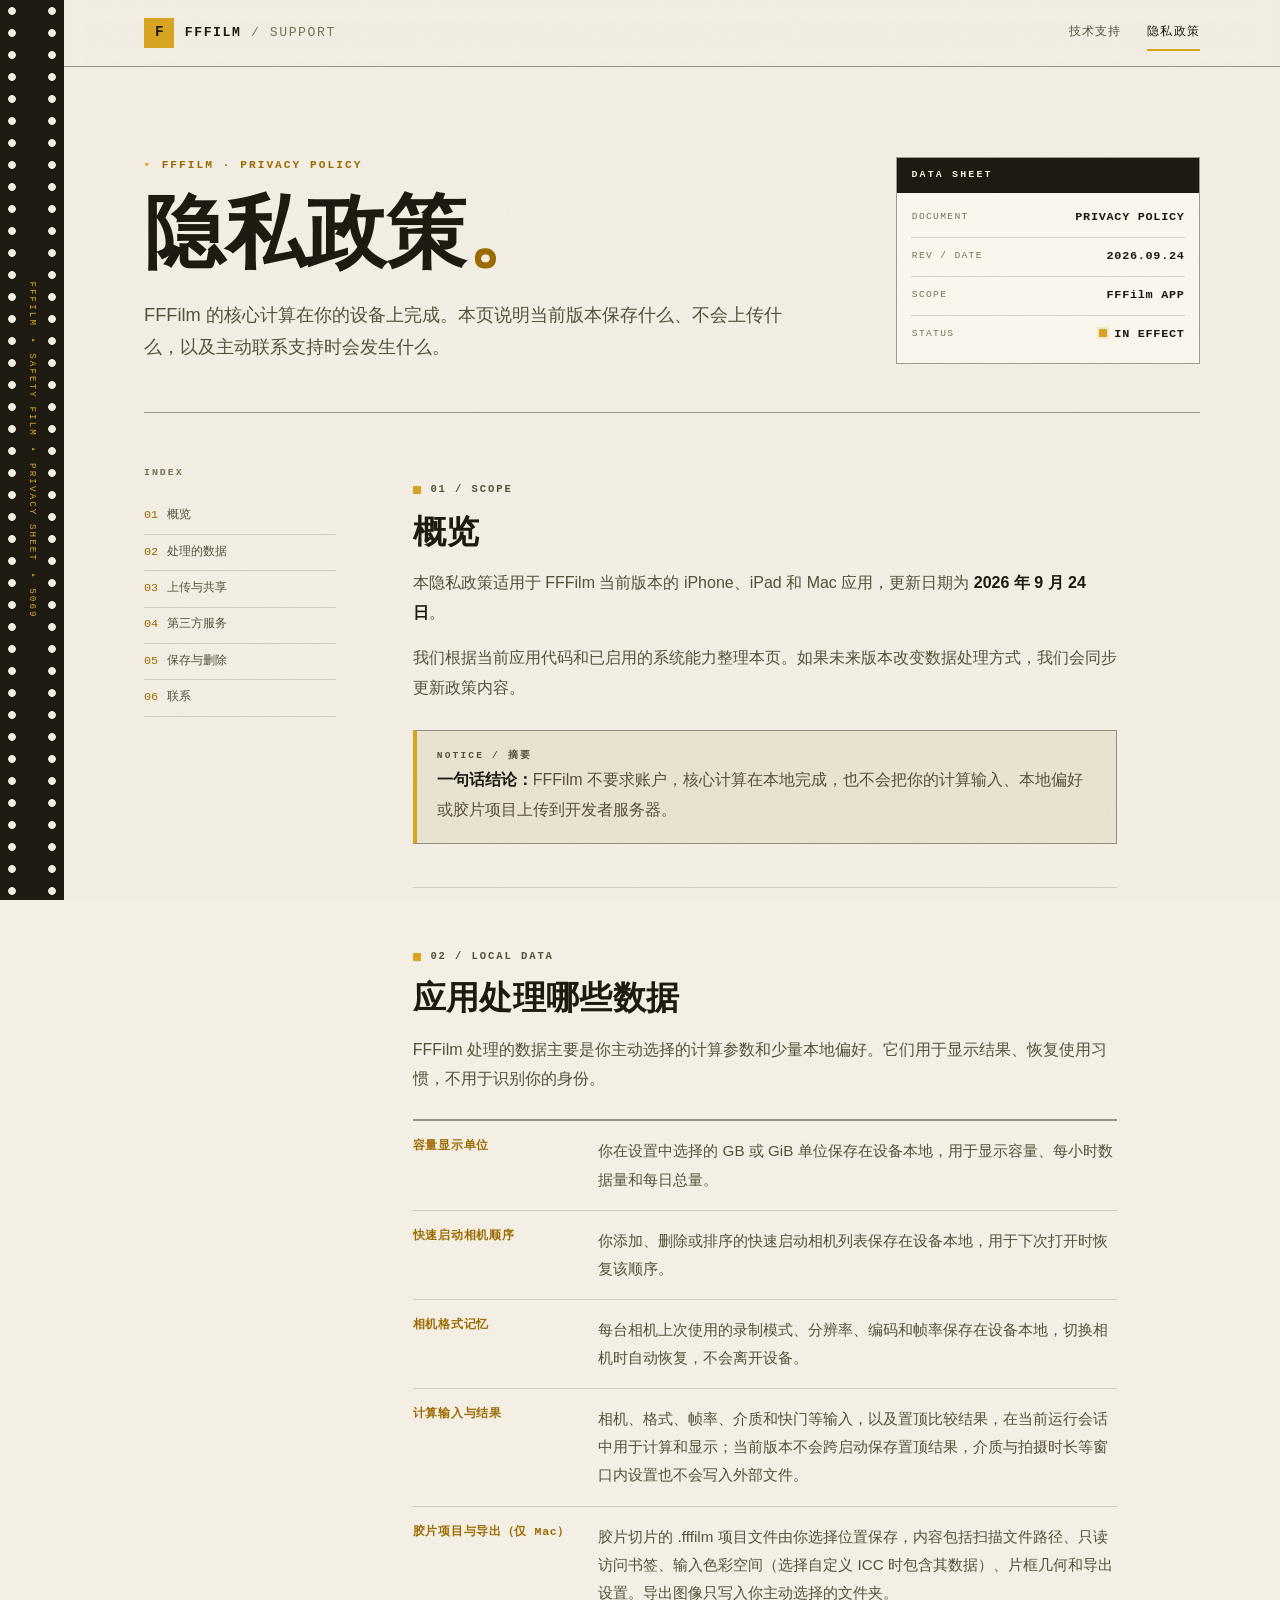
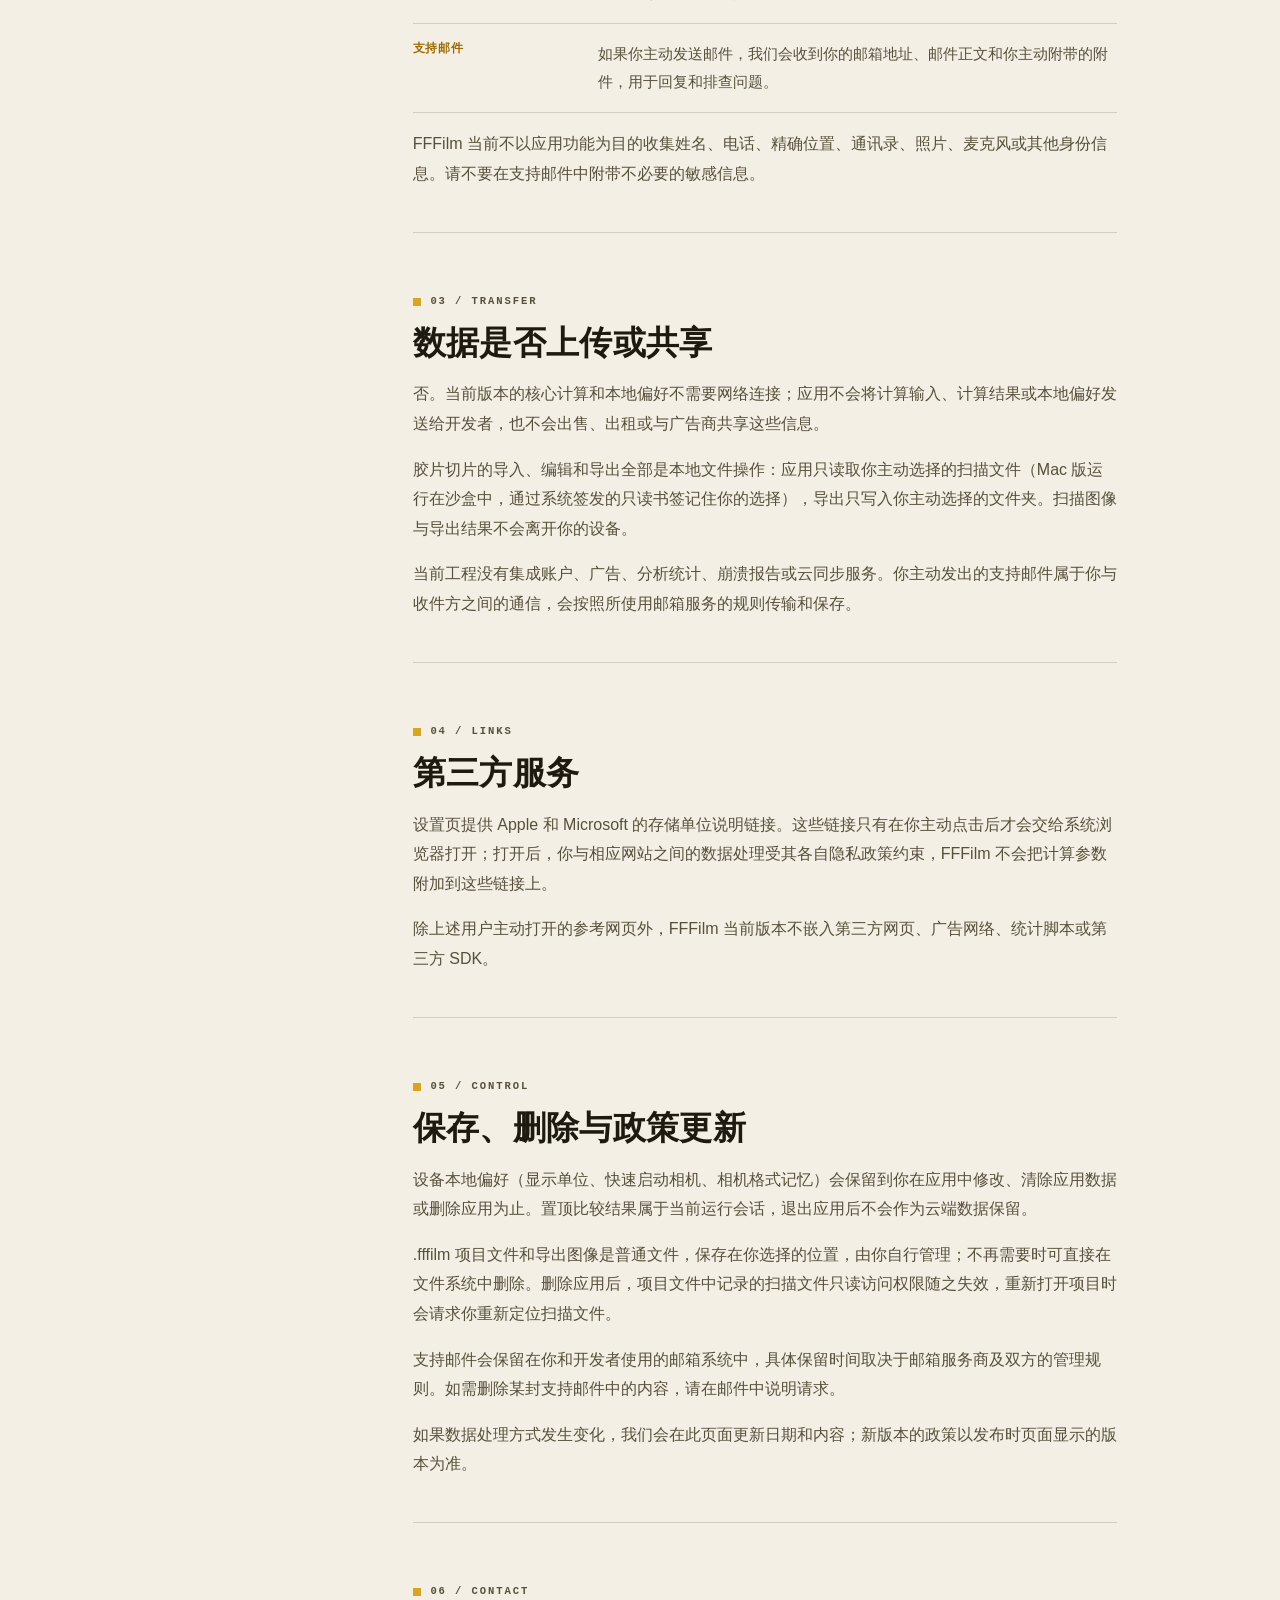
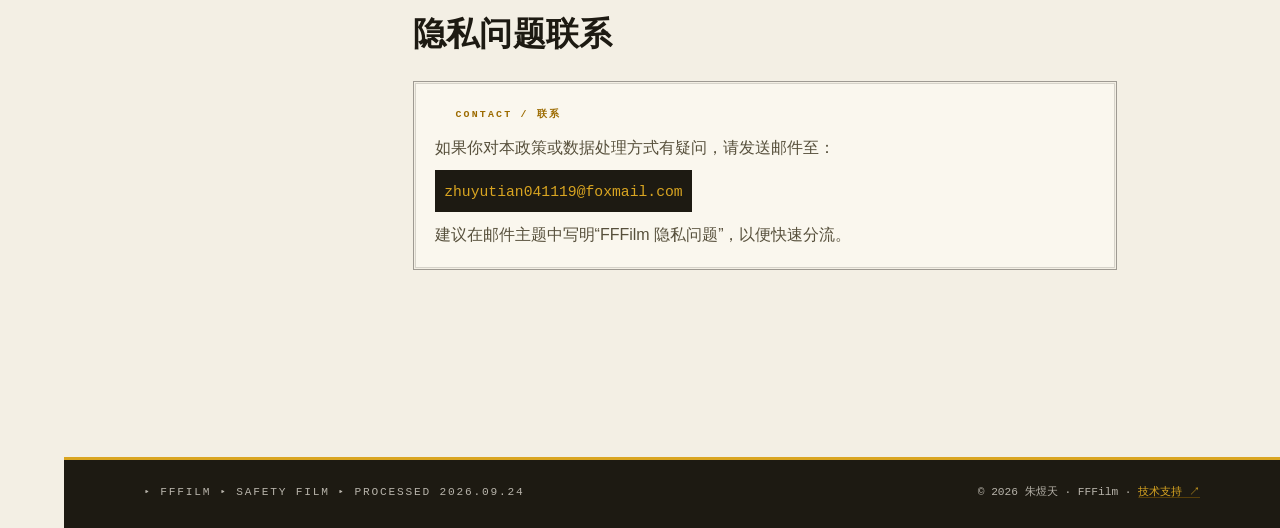
==== support/privacy.html @ 363583af "Set copyright attribution across app and support site" ====
<!doctype html>
<html lang="zh-CN">
  <head>
    <meta charset="utf-8">
    <meta name="viewport" content="width=device-width, initial-scale=1">
    <meta name="theme-color" content="#f3efe4">
    <meta name="description" content="FFFilm 隐私政策：说明应用在设备本地保存的数据，以及支持邮件的处理方式。">
    <title>隐私政策 · FFFilm</title>
    <link rel="icon" href="favicon.svg" type="image/svg+xml">
    <link rel="stylesheet" href="styles.css">
  </head>
  <body>
    <a class="skip-link" href="#main">跳到主要内容</a>
    <aside class="rail" aria-hidden="true">
      <span class="rail-code">FFFILM ▸ SAFETY FILM ▸ PRIVACY SHEET ▸ 5069</span>
    </aside>

    <div class="page">
      <header class="site-header">
        <div class="wrap">
          <a class="brand" href="index.html" aria-label="FFFilm 支持首页">
            <span class="brand-chip" aria-hidden="true">F</span>
            <span class="brand-name">FFFilm <em>/ support</em></span>
          </a>
          <nav class="site-nav" aria-label="主要导航">
            <a href="support.html">技术支持</a>
            <a href="privacy.html" aria-current="page">隐私政策</a>
          </nav>
        </div>
      </header>

      <main id="main">
        <div class="wrap">
          <section class="title-block" aria-labelledby="page-title">
            <div class="title-copy">
              <p class="eyebrow">FFFILM · PRIVACY POLICY</p>
              <h1 id="page-title">隐私政策<span class="title-mark">。</span></h1>
              <p class="lede">FFFilm 的核心计算在你的设备上完成。本页说明当前版本保存什么、不会上传什么，以及主动联系支持时会发生什么。</p>
            </div>
            <aside class="meta-block" aria-label="政策信息">
              <p class="meta-head">DATA SHEET</p>
              <dl>
                <div><dt>DOCUMENT</dt><dd>PRIVACY POLICY</dd></div>
                <div><dt>REV / DATE</dt><dd>2026.09.24</dd></div>
                <div><dt>SCOPE</dt><dd>FFFilm APP</dd></div>
                <div><dt>STATUS</dt><dd><span class="status-dot" aria-hidden="true"></span>IN EFFECT</dd></div>
              </dl>
            </aside>
          </section>

          <div class="content-layout">
            <aside class="section-index" aria-label="隐私政策章节">
              <p class="index-label">INDEX</p>
              <ol>
                <li><a href="#overview">概览</a></li>
                <li><a href="#data">处理的数据</a></li>
                <li><a href="#sharing">上传与共享</a></li>
                <li><a href="#third-party">第三方服务</a></li>
                <li><a href="#retention">保存与删除</a></li>
                <li><a href="#contact">联系</a></li>
              </ol>
            </aside>

            <article class="content">
              <section class="content-section" id="overview" aria-labelledby="overview-title">
                <p class="section-label">01 / SCOPE</p>
                <h2 id="overview-title">概览</h2>
                <p>本隐私政策适用于 FFFilm 当前版本的 iPhone、iPad 和 Mac 应用，更新日期为 <strong>2026 年 9 月 24 日</strong>。</p>
                <p>我们根据当前应用代码和已启用的系统能力整理本页。如果未来版本改变数据处理方式，我们会同步更新政策内容。</p>
                <div class="callout">
                  <p class="callout-label">NOTICE / 摘要</p>
                  <p><strong>一句话结论：</strong>FFFilm 不要求账户，核心计算在本地完成，也不会把你的计算输入、本地偏好或胶片项目上传到开发者服务器。</p>
                </div>
              </section>

              <section class="content-section" id="data" aria-labelledby="data-title">
                <p class="section-label">02 / LOCAL DATA</p>
                <h2 id="data-title">应用处理哪些数据</h2>
                <p>FFFilm 处理的数据主要是你主动选择的计算参数和少量本地偏好。它们用于显示结果、恢复使用习惯，不用于识别你的身份。</p>
                <dl class="data-table">
                  <div class="data-row">
                    <dt>容量显示单位</dt>
                    <dd>你在设置中选择的 GB 或 GiB 单位保存在设备本地，用于显示容量、每小时数据量和每日总量。</dd>
                  </div>
                  <div class="data-row">
                    <dt>快速启动相机顺序</dt>
                    <dd>你添加、删除或排序的快速启动相机列表保存在设备本地，用于下次打开时恢复该顺序。</dd>
                  </div>
                  <div class="data-row">
                    <dt>相机格式记忆</dt>
                    <dd>每台相机上次使用的录制模式、分辨率、编码和帧率保存在设备本地，切换相机时自动恢复，不会离开设备。</dd>
                  </div>
                  <div class="data-row">
                    <dt>计算输入与结果</dt>
                    <dd>相机、格式、帧率、介质和快门等输入，以及置顶比较结果，在当前运行会话中用于计算和显示；当前版本不会跨启动保存置顶结果，介质与拍摄时长等窗口内设置也不会写入外部文件。</dd>
                  </div>
                  <div class="data-row">
                    <dt>胶片项目与导出（仅 Mac）</dt>
                    <dd>胶片切片的 .fffilm 项目文件由你选择位置保存，内容包括扫描文件路径、只读访问书签、输入色彩空间（选择自定义 ICC 时包含其数据）、片框几何和导出设置。导出图像只写入你主动选择的文件夹。</dd>
                  </div>
                  <div class="data-row">
                    <dt>支持邮件</dt>
                    <dd>如果你主动发送邮件，我们会收到你的邮箱地址、邮件正文和你主动附带的附件，用于回复和排查问题。</dd>
                  </div>
                </dl>
                <p>FFFilm 当前不以应用功能为目的收集姓名、电话、精确位置、通讯录、照片、麦克风或其他身份信息。请不要在支持邮件中附带不必要的敏感信息。</p>
              </section>

              <section class="content-section" id="sharing" aria-labelledby="sharing-title">
                <p class="section-label">03 / TRANSFER</p>
                <h2 id="sharing-title">数据是否上传或共享</h2>
                <p>否。当前版本的核心计算和本地偏好不需要网络连接；应用不会将计算输入、计算结果或本地偏好发送给开发者，也不会出售、出租或与广告商共享这些信息。</p>
                <p>胶片切片的导入、编辑和导出全部是本地文件操作：应用只读取你主动选择的扫描文件（Mac 版运行在沙盒中，通过系统签发的只读书签记住你的选择），导出只写入你主动选择的文件夹。扫描图像与导出结果不会离开你的设备。</p>
                <p>当前工程没有集成账户、广告、分析统计、崩溃报告或云同步服务。你主动发出的支持邮件属于你与收件方之间的通信，会按照所使用邮箱服务的规则传输和保存。</p>
              </section>

              <section class="content-section" id="third-party" aria-labelledby="third-party-title">
                <p class="section-label">04 / LINKS</p>
                <h2 id="third-party-title">第三方服务</h2>
                <p>设置页提供 Apple 和 Microsoft 的存储单位说明链接。这些链接只有在你主动点击后才会交给系统浏览器打开；打开后，你与相应网站之间的数据处理受其各自隐私政策约束，FFFilm 不会把计算参数附加到这些链接上。</p>
                <p>除上述用户主动打开的参考网页外，FFFilm 当前版本不嵌入第三方网页、广告网络、统计脚本或第三方 SDK。</p>
              </section>

              <section class="content-section" id="retention" aria-labelledby="retention-title">
                <p class="section-label">05 / CONTROL</p>
                <h2 id="retention-title">保存、删除与政策更新</h2>
                <p>设备本地偏好（显示单位、快速启动相机、相机格式记忆）会保留到你在应用中修改、清除应用数据或删除应用为止。置顶比较结果属于当前运行会话，退出应用后不会作为云端数据保留。</p>
                <p>.fffilm 项目文件和导出图像是普通文件，保存在你选择的位置，由你自行管理；不再需要时可直接在文件系统中删除。删除应用后，项目文件中记录的扫描文件只读访问权限随之失效，重新打开项目时会请求你重新定位扫描文件。</p>
                <p>支持邮件会保留在你和开发者使用的邮箱系统中，具体保留时间取决于邮箱服务商及双方的管理规则。如需删除某封支持邮件中的内容，请在邮件中说明请求。</p>
                <p>如果数据处理方式发生变化，我们会在此页面更新日期和内容；新版本的政策以发布时页面显示的版本为准。</p>
              </section>

              <section class="content-section" id="contact" aria-labelledby="contact-title">
                <p class="section-label">06 / CONTACT</p>
                <h2 id="contact-title">隐私问题联系</h2>
                <!-- Keep the public support address synchronized with support.html. -->
                <div class="contact-card">
                  <p class="meta-head">CONTACT / 联系</p>
                  <p>如果你对本政策或数据处理方式有疑问，请发送邮件至：</p>
                  <p class="email-placeholder"><a href="mailto:zhuyutian041119@foxmail.com">zhuyutian041119@foxmail.com</a></p>
                  <p>建议在邮件主题中写明“FFFilm 隐私问题”，以便快速分流。</p>
                </div>
              </section>
            </article>
          </div>
        </div>
      </main>

      <footer class="site-footer">
        <div class="wrap">
          <p class="edge-code">▸ FFFILM ▸ SAFETY FILM ▸ PROCESSED 2026.09.24</p>
          <!-- 版权主体为朱煜天；FFFilm 保留为产品名称。 -->
          <p>© 2026 朱煜天 · FFFilm · <a href="support.html">技术支持 ↗</a></p>
        </div>
      </footer>
    </div>
  </body>
</html>
---- support/styles.css ----
/* ============================================================
   FFFilm support — "film datasheet"
   The support site is set like a vintage film-stock datasheet:
   warm paper, two-ink print (ink + edge-code amber), an
   engineering title block, spec tables, and a 35mm sprocket
   rail as the signature element. Sharp geometry, printed feel.
   ============================================================ */

:root {
  color-scheme: light;
  --paper: #f3efe4;
  --paper-deep: #eae3d1;
  --paper-lift: #faf7ee;
  --ink: #1d1a12;
  --ink-2: #57503c;
  --ink-3: #7a7157;
  --amber: #9c6b00;
  --amber-deep: #7a5300;
  --amber-bright: #d9a521;
  --amber-wash: rgba(217, 165, 33, 0.16);
  --rule: rgba(29, 26, 18, 0.16);
  --rule-strong: rgba(29, 26, 18, 0.42);
  --page-lift: 64px; /* width of the sprocket rail */
  --font-display: "Songti SC", "Noto Serif SC", "SimSun", "Source Han Serif SC", serif;
  --font-body: -apple-system, BlinkMacSystemFont, "PingFang SC", "Hiragino Sans GB", "Microsoft YaHei", "Segoe UI", sans-serif;
  --font-mono: ui-monospace, "SF Mono", SFMono-Regular, Menlo, Consolas, "Courier New", monospace;
}

* {
  box-sizing: border-box;
}

html {
  background: var(--paper);
  scroll-behavior: smooth;
  scroll-padding-top: 5rem;
}

body {
  min-width: 320px;
  margin: 0;
  background: var(--paper);
  color: var(--ink);
  font-family: var(--font-body);
  font-size: 16px;
  line-height: 1.85;
  -webkit-font-smoothing: antialiased;
}

/* Photographic-paper grain over the whole sheet. */
body::after {
  position: fixed;
  z-index: 60;
  inset: 0;
  pointer-events: none;
  content: "";
  opacity: 0.05;
  mix-blend-mode: multiply;
  background-image: url("data:image/svg+xml,%3Csvg xmlns='http://www.w3.org/2000/svg' width='300' height='300'%3E%3Cfilter id='g'%3E%3CfeTurbulence type='fractalNoise' baseFrequency='0.72' numOctaves='2' stitchTiles='stitch'/%3E%3CfeColorMatrix type='saturate' values='0'/%3E%3C/filter%3E%3Crect width='300' height='300' filter='url(%23g)'/%3E%3C/svg%3E");
}

::selection {
  color: var(--ink);
  background: #e7c063;
}

a {
  color: var(--amber);
  text-decoration: underline;
  text-decoration-thickness: 1px;
  text-underline-offset: 0.18em;
  text-decoration-color: rgba(156, 107, 0, 0.45);
  transition: color 140ms ease, background-color 140ms ease;
}

a:hover {
  color: var(--amber-deep);
  background-color: var(--amber-wash);
}

a:focus-visible,
summary:focus-visible,
.skip-link:focus-visible {
  outline: 2px solid var(--amber);
  outline-offset: 3px;
}

.skip-link {
  position: fixed;
  z-index: 100;
  top: 0.9rem;
  left: 0.9rem;
  padding: 0.55rem 0.9rem;
  color: var(--paper);
  background: var(--ink);
  font-family: var(--font-mono);
  font-size: 0.72rem;
  letter-spacing: 0.08em;
  text-decoration: none;
  transform: translateY(-220%);
}

.skip-link:focus {
  transform: translateY(0);
}

/* ------------------------------------------------------------
   Signature: the 35mm sprocket rail.
   Dark film running down the left edge of the sheet, perfora-
   tions punched through to the paper, edge codes in amber.
   ------------------------------------------------------------ */

.rail {
  position: fixed;
  z-index: 40;
  top: 0;
  bottom: 0;
  left: 0;
  width: var(--page-lift);
  background: var(--ink);
}

.rail::before,
.rail::after {
  content: "";
  position: absolute;
  top: 0;
  bottom: 0;
  width: 12px;
  background-image: radial-gradient(circle, var(--paper) 0 3.5px, rgba(243, 239, 228, 0) 4.2px);
  background-size: 12px 22px;
  background-repeat: repeat-y;
  background-position: center top;
}

.rail::before {
  left: 6px;
}

.rail::after {
  right: 6px;
}

.rail-code {
  position: absolute;
  top: 50%;
  left: 50%;
  color: var(--amber-bright);
  font-family: var(--font-mono);
  font-size: 0.58rem;
  letter-spacing: 0.22em;
  white-space: nowrap;
  writing-mode: vertical-rl;
  transform: translate(-50%, -50%);
}

/* The page sheet sits right of the rail. */
.page {
  margin-left: var(--page-lift);
}

.wrap {
  width: min(100% - 3rem, 66rem);
  margin-inline: auto;
}

/* ------------------------------------------------------------
   Header
   ------------------------------------------------------------ */

.site-header {
  position: sticky;
  top: 0;
  z-index: 30;
  background: rgba(243, 239, 228, 0.94);
  -webkit-backdrop-filter: blur(8px);
  backdrop-filter: blur(8px);
  border-bottom: 1px solid var(--rule-strong);
}

.site-header .wrap {
  display: flex;
  align-items: center;
  justify-content: space-between;
  min-height: 4.1rem;
}

.brand {
  display: inline-flex;
  gap: 0.65rem;
  align-items: center;
  color: var(--ink);
  text-decoration: none;
}

.brand:hover {
  background: none;
}

.brand-chip {
  display: grid;
  width: 1.9rem;
  height: 1.9rem;
  place-items: center;
  background: var(--amber-bright);
  color: var(--ink);
  font-family: var(--font-mono);
  font-size: 0.9rem;
  font-weight: 700;
}

.brand-name {
  font-family: var(--font-mono);
  font-size: 0.82rem;
  font-weight: 700;
  letter-spacing: 0.12em;
  text-transform: uppercase;
}

.brand-name em {
  color: var(--ink-3);
  font-style: normal;
  font-weight: 400;
}

.site-nav {
  display: flex;
  gap: 1.6rem;
  font-family: var(--font-mono);
  font-size: 0.74rem;
  letter-spacing: 0.1em;
}

.site-nav a {
  position: relative;
  padding: 0.35rem 0;
  color: var(--ink-2);
  text-decoration: none;
}

.site-nav a::after {
  position: absolute;
  right: 0;
  bottom: -2px;
  left: 0;
  height: 2px;
  background: var(--amber-bright);
  content: "";
  transform: scaleX(0);
  transform-origin: left;
  transition: transform 180ms ease;
}

.site-nav a:hover {
  color: var(--ink);
  background: none;
}

.site-nav a:hover::after,
.site-nav a[aria-current="page"]::after {
  transform: scaleX(1);
}

.site-nav a[aria-current="page"] {
  color: var(--ink);
}

/* ------------------------------------------------------------
   Title block — the datasheet's engineering header
   ------------------------------------------------------------ */

.title-block {
  display: grid;
  grid-template-columns: minmax(0, 1fr) 19rem;
  gap: clamp(2rem, 6vw, 4.5rem);
  align-items: end;
  padding: clamp(3.2rem, 7vw, 5.5rem) 0 3rem;
  border-bottom: 1px solid var(--rule-strong);
}

.eyebrow {
  margin: 0;
  color: var(--amber);
  font-family: var(--font-mono);
  font-size: 0.7rem;
  font-weight: 600;
  letter-spacing: 0.18em;
}

.eyebrow::before {
  margin-right: 0.6rem;
  color: var(--amber-bright);
  content: "▸";
}

h1 {
  margin: 1.1rem 0 0;
  font-family: var(--font-display);
  font-size: clamp(2.9rem, 7vw, 5rem);
  font-weight: 800;
  letter-spacing: 0.01em;
  line-height: 1.02;
}

.title-mark {
  color: var(--amber);
}

.lede {
  max-width: 36em;
  margin: 1.5rem 0 0;
  color: var(--ink-2);
  font-size: clamp(1.02rem, 1.6vw, 1.14rem);
  line-height: 1.8;
}

/* The drawing-style meta block: ruled rows of document facts. */
.meta-block {
  border: 1px solid var(--rule-strong);
  background: var(--paper-lift);
}

.meta-head {
  margin: 0;
  padding: 0.5rem 0.9rem;
  background: var(--ink);
  color: var(--paper);
  font-family: var(--font-mono);
  font-size: 0.62rem;
  font-weight: 600;
  letter-spacing: 0.22em;
}

.meta-block dl {
  margin: 0;
  padding: 0.4rem 0.9rem 0.6rem;
}

.meta-block dl > div {
  display: flex;
  align-items: baseline;
  justify-content: space-between;
  gap: 1rem;
  padding: 0.5rem 0;
  border-bottom: 1px solid var(--rule);
}

.meta-block dl > div:last-child {
  border-bottom: 0;
}

.meta-block dt {
  color: var(--ink-3);
  font-family: var(--font-mono);
  font-size: 0.6rem;
  letter-spacing: 0.14em;
}

.meta-block dd {
  margin: 0;
  color: var(--ink);
  font-family: var(--font-mono);
  font-size: 0.74rem;
  font-weight: 600;
  letter-spacing: 0.06em;
  text-align: right;
}

.status-dot {
  display: inline-block;
  width: 0.5rem;
  height: 0.5rem;
  margin-right: 0.45rem;
  background: var(--amber-bright);
  box-shadow: 0 0 0 2px var(--amber-wash);
}

/* ------------------------------------------------------------
   Content layout
   ------------------------------------------------------------ */

.content-layout {
  display: grid;
  grid-template-columns: 12rem minmax(0, 1fr);
  gap: clamp(2.2rem, 6vw, 5rem);
  align-items: start;
  padding: 3.2rem 0 5rem;
}

.section-index {
  position: sticky;
  top: 5.6rem;
}

.index-label {
  margin: 0 0 1rem;
  color: var(--ink-3);
  font-family: var(--font-mono);
  font-size: 0.62rem;
  font-weight: 600;
  letter-spacing: 0.2em;
}

.section-index ol {
  margin: 0;
  padding: 0;
  list-style: none;
  counter-reset: sheet;
}

.section-index a {
  display: block;
  padding: 0.42rem 0;
  color: var(--ink-2);
  font-family: var(--font-mono);
  font-size: 0.74rem;
  text-decoration: none;
  border-bottom: 1px solid var(--rule);
}

.section-index a::before {
  margin-right: 0.55rem;
  color: var(--amber);
  counter-increment: sheet;
  content: counter(sheet, decimal-leading-zero);
}

.section-index a:hover {
  color: var(--ink);
  background: none;
}

.content {
  min-width: 0;
  max-width: 44em;
}

.content-section {
  padding: 0 0 2.7rem;
  border-bottom: 1px solid var(--rule);
}

.content-section + .content-section {
  padding-top: 2.7rem;
}

.content-section:last-child {
  border-bottom: 0;
}

.section-label {
  display: flex;
  gap: 0.6rem;
  align-items: center;
  margin: 0;
  color: var(--amber);
  font-family: var(--font-mono);
  font-size: 0.66rem;
  font-weight: 600;
  letter-spacing: 0.18em;
}

.section-label::before {
  width: 0.5rem;
  height: 0.5rem;
  background: var(--amber-bright);
  content: "";
}

h2 {
  margin: 0.8rem 0 0;
  font-family: var(--font-display);
  font-size: clamp(1.55rem, 2.6vw, 2.05rem);
  font-weight: 700;
  letter-spacing: 0.01em;
  line-height: 1.2;
}

h3 {
  margin: 2rem 0 0;
  font-size: 1.05rem;
  font-weight: 700;
}

.content p {
  margin: 1rem 0 0;
  color: var(--ink-2);
}

.content ul {
  margin: 1.1rem 0 0;
  padding-left: 1.2rem;
}

.content li {
  color: var(--ink-2);
}

.content li + li {
  margin-top: 0.6rem;
}

.content strong {
  color: var(--ink);
  font-weight: 600;
}

/* Spec table — heavy top rule, hairline rows, like a datasheet. */
.data-table {
  margin: 1.6rem 0 0;
  border-top: 2px solid var(--rule-strong);
}

.data-row {
  display: grid;
  grid-template-columns: minmax(7.5rem, 10rem) 1fr;
  gap: 1.6rem;
  padding: 1rem 0;
  border-bottom: 1px solid var(--rule);
}

.data-row dt {
  color: var(--amber);
  font-family: var(--font-mono);
  font-size: 0.72rem;
  font-weight: 700;
  letter-spacing: 0.06em;
  line-height: 1.6;
}

.data-row dd {
  margin: 0;
  color: var(--ink-2);
  font-size: 0.95rem;
}

/* Callout — the datasheet's printed notice. */
.callout {
  margin-top: 1.7rem;
  padding: 1.05rem 1.25rem 1.15rem;
  border: 1px solid var(--rule-strong);
  border-left: 4px solid var(--amber-bright);
  background: var(--paper-deep);
}

.callout-label {
  margin: 0 0 0.35rem;
  color: var(--amber);
  font-family: var(--font-mono);
  font-size: 0.6rem;
  font-weight: 700;
  letter-spacing: 0.22em;
}

.callout p {
  margin: 0;
}

.callout strong {
  color: var(--ink);
}

/* ------------------------------------------------------------
   FAQ — a contact sheet: each question is one indexed frame
   ------------------------------------------------------------ */

.faq-list {
  margin-top: 1.6rem;
  border-top: 2px solid var(--rule-strong);
  counter-reset: frame;
}

.faq {
  border-bottom: 1px solid var(--rule);
}

.faq summary {
  display: flex;
  gap: 1rem;
  align-items: baseline;
  padding: 1.05rem 0;
  color: var(--ink);
  cursor: pointer;
  font-weight: 600;
  list-style: none;
}

.faq summary::-webkit-details-marker {
  display: none;
}

.faq summary::before {
  flex: 0 0 auto;
  color: var(--amber);
  font-family: var(--font-mono);
  font-size: 0.68rem;
  font-weight: 700;
  letter-spacing: 0.08em;
  counter-increment: frame;
  content: "F." counter(frame, decimal-leading-zero);
}

.faq summary::after {
  flex: 0 0 auto;
  margin-left: auto;
  color: var(--amber-bright);
  content: "+";
  font-family: var(--font-mono);
  font-size: 1.15rem;
  font-weight: 400;
  transition: transform 160ms ease;
}

.faq[open] summary::after {
  content: "−";
}

.faq p {
  max-width: 42em;
  margin: -0.3rem 0 1.25rem;
  padding-left: 2.85rem;
}

/* ------------------------------------------------------------
   Contact card — a labeled slide mount
   ------------------------------------------------------------ */

.contact-card {
  margin-top: 1.7rem;
  border: 1px solid var(--rule-strong);
  background: var(--paper-lift);
  box-shadow: inset 0 0 0 1px var(--paper), inset 0 0 0 2px var(--rule);
}

.contact-card .meta-head {
  background: none;
  padding: 1rem 1.3rem 0;
  color: var(--amber);
}

.contact-card p {
  margin: 0.5rem 1.3rem 0;
}

.contact-card p:last-child {
  margin-bottom: 1.25rem;
}

.email-placeholder {
  display: inline-block;
  margin-top: 0.6rem;
  padding: 0.35rem 0.6rem;
  background: var(--ink);
}

.email-placeholder a {
  color: var(--amber-bright);
  font-family: var(--font-mono);
  font-size: 0.92em;
  text-decoration: none;
}

.email-placeholder a:hover {
  color: #f0d99d;
  background: none;
}

/* ------------------------------------------------------------
   Home — the strip: two destinations as frames on one filmstrip
   ------------------------------------------------------------ */

.strip {
  margin: 3.2rem 0 0;
  padding: 1.1rem;
  background: var(--ink);
}

.strip::before,
.strip::after {
  content: "";
  display: block;
  height: 12px;
  background-image: radial-gradient(circle, var(--paper) 0 3.5px, rgba(243, 239, 228, 0) 4.2px);
  background-size: 22px 12px;
  background-repeat: repeat-x;
  background-position: left center;
}

.strip::after {
  margin-top: 1.1rem;
}

.strip-inner {
  display: grid;
  grid-template-columns: repeat(2, minmax(0, 1fr));
  gap: 1.1rem; /* the dark gap reads as film between frames */
  margin-top: 1.1rem;
}

.frame-card {
  display: flex;
  min-height: 11rem;
  flex-direction: column;
  padding: 1.3rem 1.4rem;
  background: var(--paper-lift);
  color: var(--ink);
  text-decoration: none;
  box-shadow: inset 0 0 0 1px var(--paper), inset 0 0 0 2px var(--rule);
  transition: transform 180ms ease, box-shadow 180ms ease;
}

.frame-card:hover {
  background: var(--paper-lift);
  transform: translateY(-3px);
  box-shadow: inset 0 0 0 1px var(--paper), inset 0 0 0 2px var(--amber-bright);
}

.frame-tag {
  margin: 0;
  color: var(--amber);
  font-family: var(--font-mono);
  font-size: 0.62rem;
  font-weight: 700;
  letter-spacing: 0.18em;
}

.frame-title {
  margin-top: 0.7rem;
  font-family: var(--font-display);
  font-size: 1.7rem;
  font-weight: 700;
  line-height: 1.15;
}

.frame-desc {
  margin-top: 0.5rem;
  color: var(--ink-2);
  font-size: 0.9rem;
}

.frame-arrow {
  margin-top: auto;
  align-self: flex-end;
  color: var(--amber-bright);
  font-family: var(--font-mono);
  font-size: 1.1rem;
  transition: transform 180ms ease;
}

.frame-card:hover .frame-arrow {
  transform: translate(3px, -3px);
}

.home-note {
  margin: 3.2rem 0 0;
}

/* ------------------------------------------------------------
   Footer — dark edge-code band, the bookend to the rail
   ------------------------------------------------------------ */

.site-footer {
  margin-top: 4rem;
  background: var(--ink);
  border-top: 3px solid var(--amber-bright);
}

.site-footer .wrap {
  display: flex;
  align-items: center;
  justify-content: space-between;
  gap: 1.5rem;
  padding: 1.35rem 0 1.6rem;
}

.edge-code {
  margin: 0;
  color: var(--amber-bright);
  font-family: var(--font-mono);
  font-size: 0.64rem;
  letter-spacing: 0.16em;
}

.site-footer p {
  margin: 0;
  color: rgba(243, 239, 228, 0.72);
  font-family: var(--font-mono);
  font-size: 0.7rem;
}

.site-footer a {
  color: var(--amber-bright);
}

.site-footer a:hover {
  color: #f0d99d;
  background: none;
}

/* ------------------------------------------------------------
   Motion — one orchestrated moment: the sheet settles as the
   film advances a frame. Guarded by reduced-motion.
   ------------------------------------------------------------ */

@media (prefers-reduced-motion: no-preference) {
  html {
    scroll-behavior: smooth;
  }

  .title-copy > * {
    animation: settle 0.55s cubic-bezier(0.2, 0.7, 0.2, 1) both;
  }

  .title-copy > :nth-child(2) {
    animation-delay: 0.07s;
  }

  .title-copy > :nth-child(3) {
    animation-delay: 0.14s;
  }

  .meta-block {
    animation: settle 0.55s 0.2s cubic-bezier(0.2, 0.7, 0.2, 1) both;
  }

  .rail::before,
  .rail::after {
    animation: advance 0.9s cubic-bezier(0.3, 0.7, 0.2, 1) both;
  }

  @keyframes settle {
    from {
      opacity: 0;
      transform: translateY(10px);
    }
  }

  @keyframes advance {
    from {
      background-position: center -22px;
    }
  }
}

@media (prefers-reduced-motion: reduce) {
  html {
    scroll-behavior: auto;
  }

  *,
  *::before,
  *::after {
    transition-duration: 0.01ms !important;
    animation-duration: 0.01ms !important;
    animation-iteration-count: 1 !important;
  }
}

/* ------------------------------------------------------------
   Responsive
   ------------------------------------------------------------ */

@media (max-width: 860px) {
  :root {
    --page-lift: 0px;
  }

  /* The rail becomes a short horizontal strip above the sheet. */
  .rail {
    position: static;
    width: auto;
    height: 30px;
  }

  .rail::before,
  .rail::after {
    top: 0;
    bottom: 0;
    left: 0;
    right: 0;
    width: auto;
    height: 30px;
    background-size: 22px 30px;
    background-repeat: repeat-x;
    background-position: 0 4px;
  }

  .rail::after {
    background-position: 0 22px;
  }

  .rail-code {
    display: none;
  }

  .title-block {
    grid-template-columns: 1fr;
    align-items: start;
    gap: 2rem;
  }

  .content-layout {
    grid-template-columns: 1fr;
    gap: 2.2rem;
    padding-top: 2.4rem;
  }

  .section-index {
    position: static;
    padding-bottom: 1.4rem;
    border-bottom: 1px solid var(--rule-strong);
  }

  .section-index ol {
    display: grid;
    grid-template-columns: repeat(2, minmax(0, 1fr));
    column-gap: 1.5rem;
  }
}

@media (max-width: 560px) {
  .wrap {
    width: min(100% - 1.8rem, 66rem);
  }

  .site-header .wrap {
    min-height: 3.6rem;
  }

  .brand-name {
    font-size: 0.7rem;
  }

  .site-nav {
    gap: 1rem;
    font-size: 0.66rem;
  }

  .data-row {
    grid-template-columns: 1fr;
    gap: 0.3rem;
  }

  .faq p {
    padding-left: 0;
  }

  .strip-inner {
    grid-template-columns: 1fr;
  }

  .section-index ol {
    grid-template-columns: 1fr;
  }

  .site-footer .wrap {
    flex-direction: column;
    align-items: flex-start;
    gap: 0.5rem;
  }
}
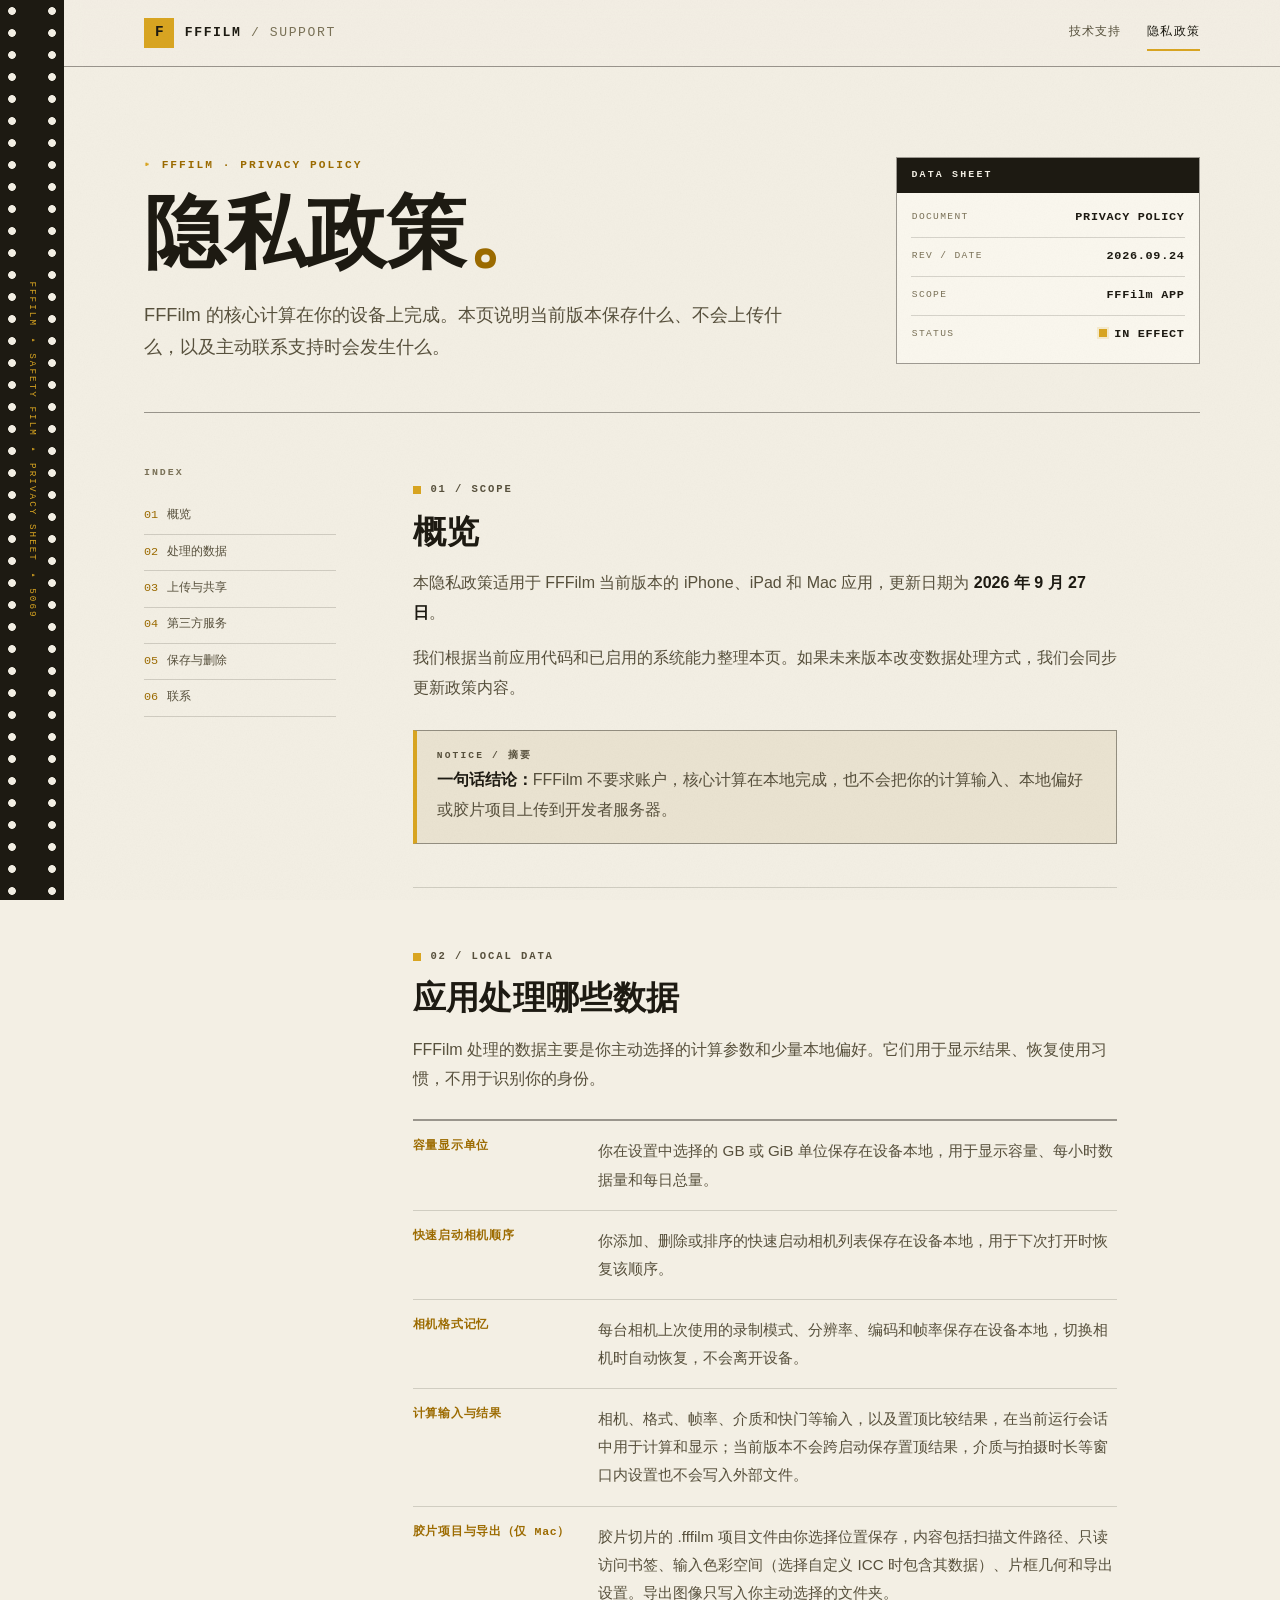
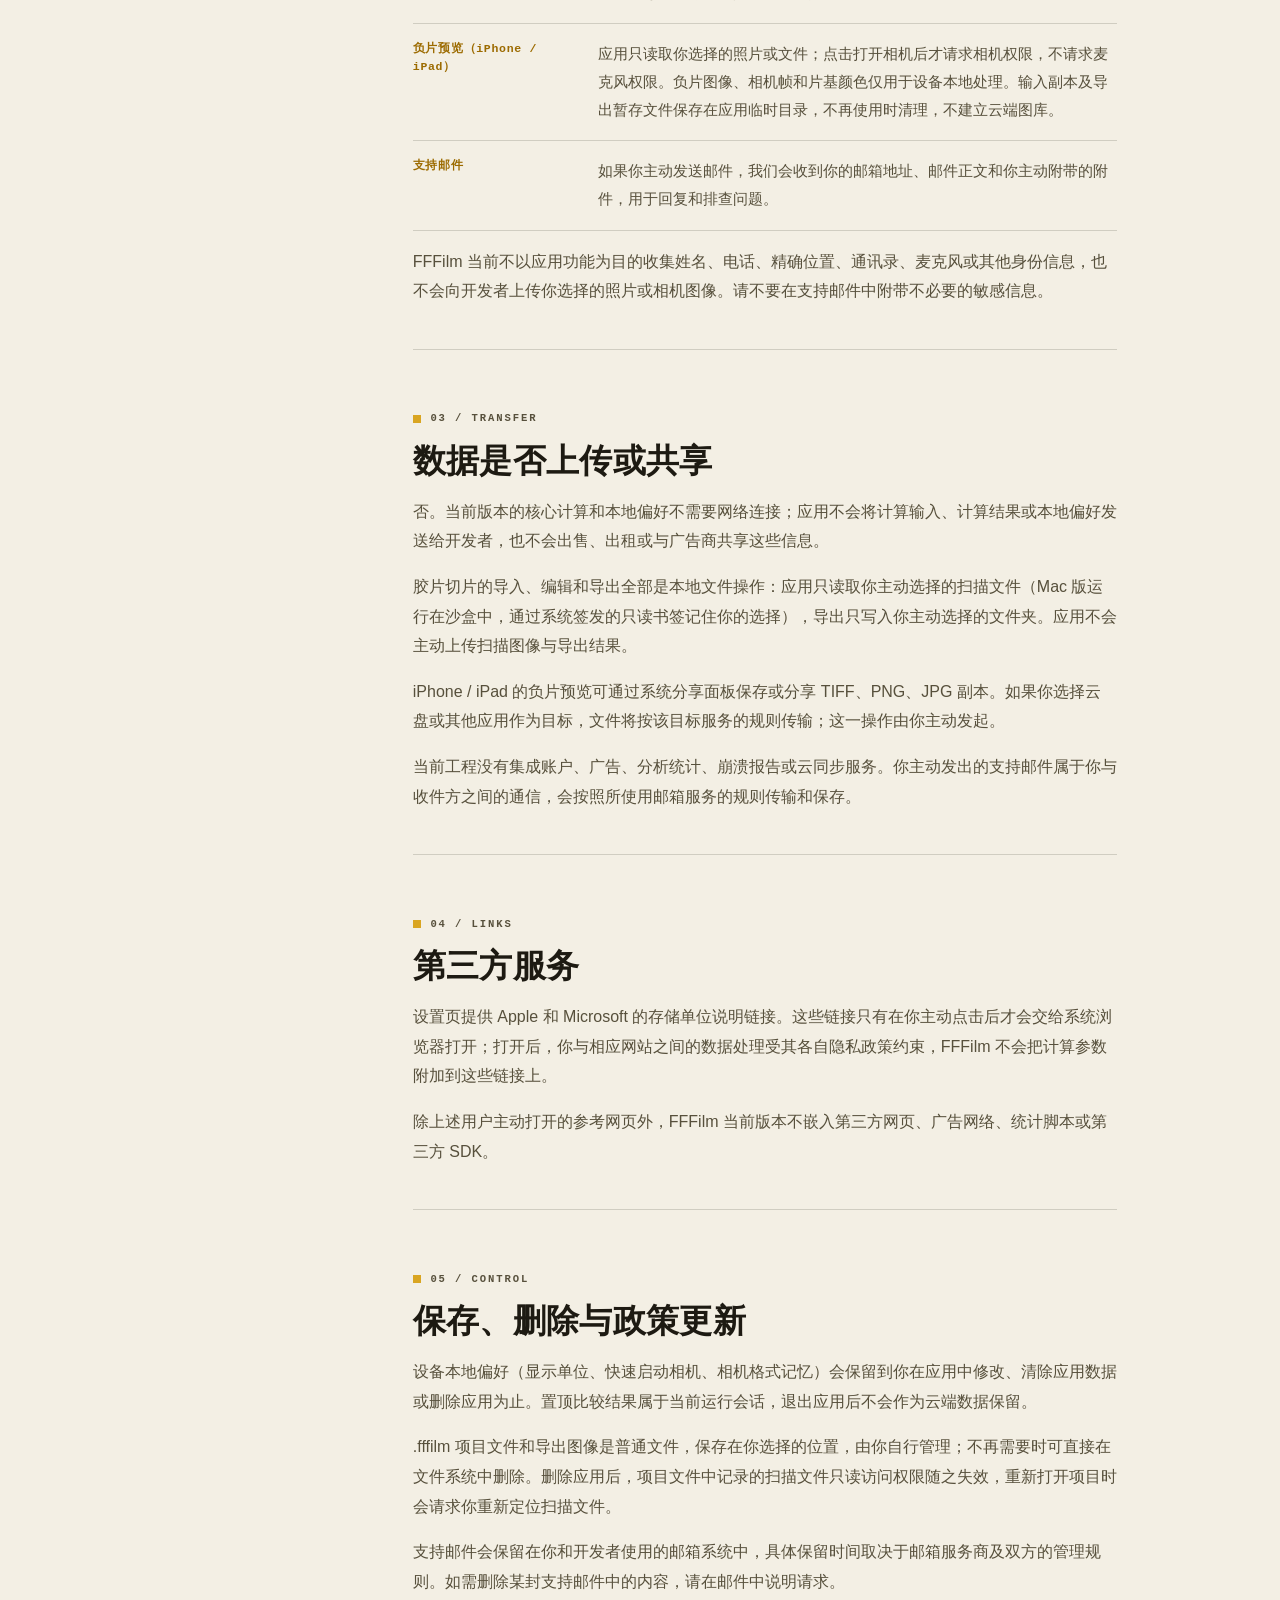
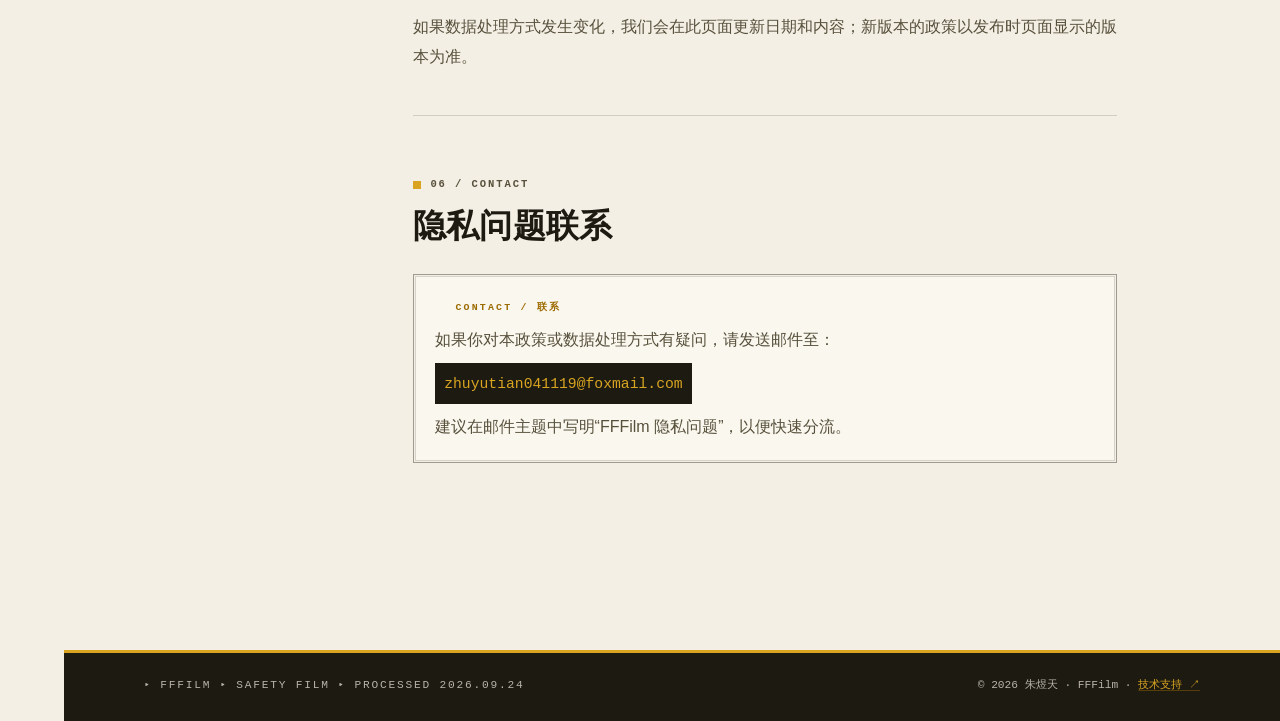
==== commit 36a849de: "feat: add iOS negative film preview and harden import workflow Add an independent iPhone and iPad ne" ====
--- a/support/privacy.html
+++ b/support/privacy.html
@@ -65,7 +65,7 @@
               <section class="content-section" id="overview" aria-labelledby="overview-title">
                 <p class="section-label">01 / SCOPE</p>
                 <h2 id="overview-title">概览</h2>
-                <p>本隐私政策适用于 FFFilm 当前版本的 iPhone、iPad 和 Mac 应用，更新日期为 <strong>2026 年 9 月 24 日</strong>。</p>
+                <p>本隐私政策适用于 FFFilm 当前版本的 iPhone、iPad 和 Mac 应用，更新日期为 <strong>2026 年 9 月 27 日</strong>。</p>
                 <p>我们根据当前应用代码和已启用的系统能力整理本页。如果未来版本改变数据处理方式，我们会同步更新政策内容。</p>
                 <div class="callout">
                   <p class="callout-label">NOTICE / 摘要</p>
@@ -98,19 +98,25 @@
                     <dt>胶片项目与导出（仅 Mac）</dt>
                     <dd>胶片切片的 .fffilm 项目文件由你选择位置保存，内容包括扫描文件路径、只读访问书签、输入色彩空间（选择自定义 ICC 时包含其数据）、片框几何和导出设置。导出图像只写入你主动选择的文件夹。</dd>
                   </div>
+                  <!-- Negative preview only accesses user-selected images and an explicitly authorized camera. -->
+                  <div class="data-row">
+                    <dt>负片预览（iPhone / iPad）</dt>
+                    <dd>应用只读取你选择的照片或文件；点击打开相机后才请求相机权限，不请求麦克风权限。负片图像、相机帧和片基颜色仅用于设备本地处理。输入副本及导出暂存文件保存在应用临时目录，不再使用时清理，不建立云端图库。</dd>
+                  </div>
                   <div class="data-row">
                     <dt>支持邮件</dt>
                     <dd>如果你主动发送邮件，我们会收到你的邮箱地址、邮件正文和你主动附带的附件，用于回复和排查问题。</dd>
                   </div>
                 </dl>
-                <p>FFFilm 当前不以应用功能为目的收集姓名、电话、精确位置、通讯录、照片、麦克风或其他身份信息。请不要在支持邮件中附带不必要的敏感信息。</p>
+                <p>FFFilm 当前不以应用功能为目的收集姓名、电话、精确位置、通讯录、麦克风或其他身份信息，也不会向开发者上传你选择的照片或相机图像。请不要在支持邮件中附带不必要的敏感信息。</p>
               </section>
 
               <section class="content-section" id="sharing" aria-labelledby="sharing-title">
                 <p class="section-label">03 / TRANSFER</p>
                 <h2 id="sharing-title">数据是否上传或共享</h2>
                 <p>否。当前版本的核心计算和本地偏好不需要网络连接；应用不会将计算输入、计算结果或本地偏好发送给开发者，也不会出售、出租或与广告商共享这些信息。</p>
-                <p>胶片切片的导入、编辑和导出全部是本地文件操作：应用只读取你主动选择的扫描文件（Mac 版运行在沙盒中，通过系统签发的只读书签记住你的选择），导出只写入你主动选择的文件夹。扫描图像与导出结果不会离开你的设备。</p>
+                <p>胶片切片的导入、编辑和导出全部是本地文件操作：应用只读取你主动选择的扫描文件（Mac 版运行在沙盒中，通过系统签发的只读书签记住你的选择），导出只写入你主动选择的文件夹。应用不会主动上传扫描图像与导出结果。</p>
+                <p>iPhone / iPad 的负片预览可通过系统分享面板保存或分享 TIFF、PNG、JPG 副本。如果你选择云盘或其他应用作为目标，文件将按该目标服务的规则传输；这一操作由你主动发起。</p>
                 <p>当前工程没有集成账户、广告、分析统计、崩溃报告或云同步服务。你主动发出的支持邮件属于你与收件方之间的通信，会按照所使用邮箱服务的规则传输和保存。</p>
               </section>
 
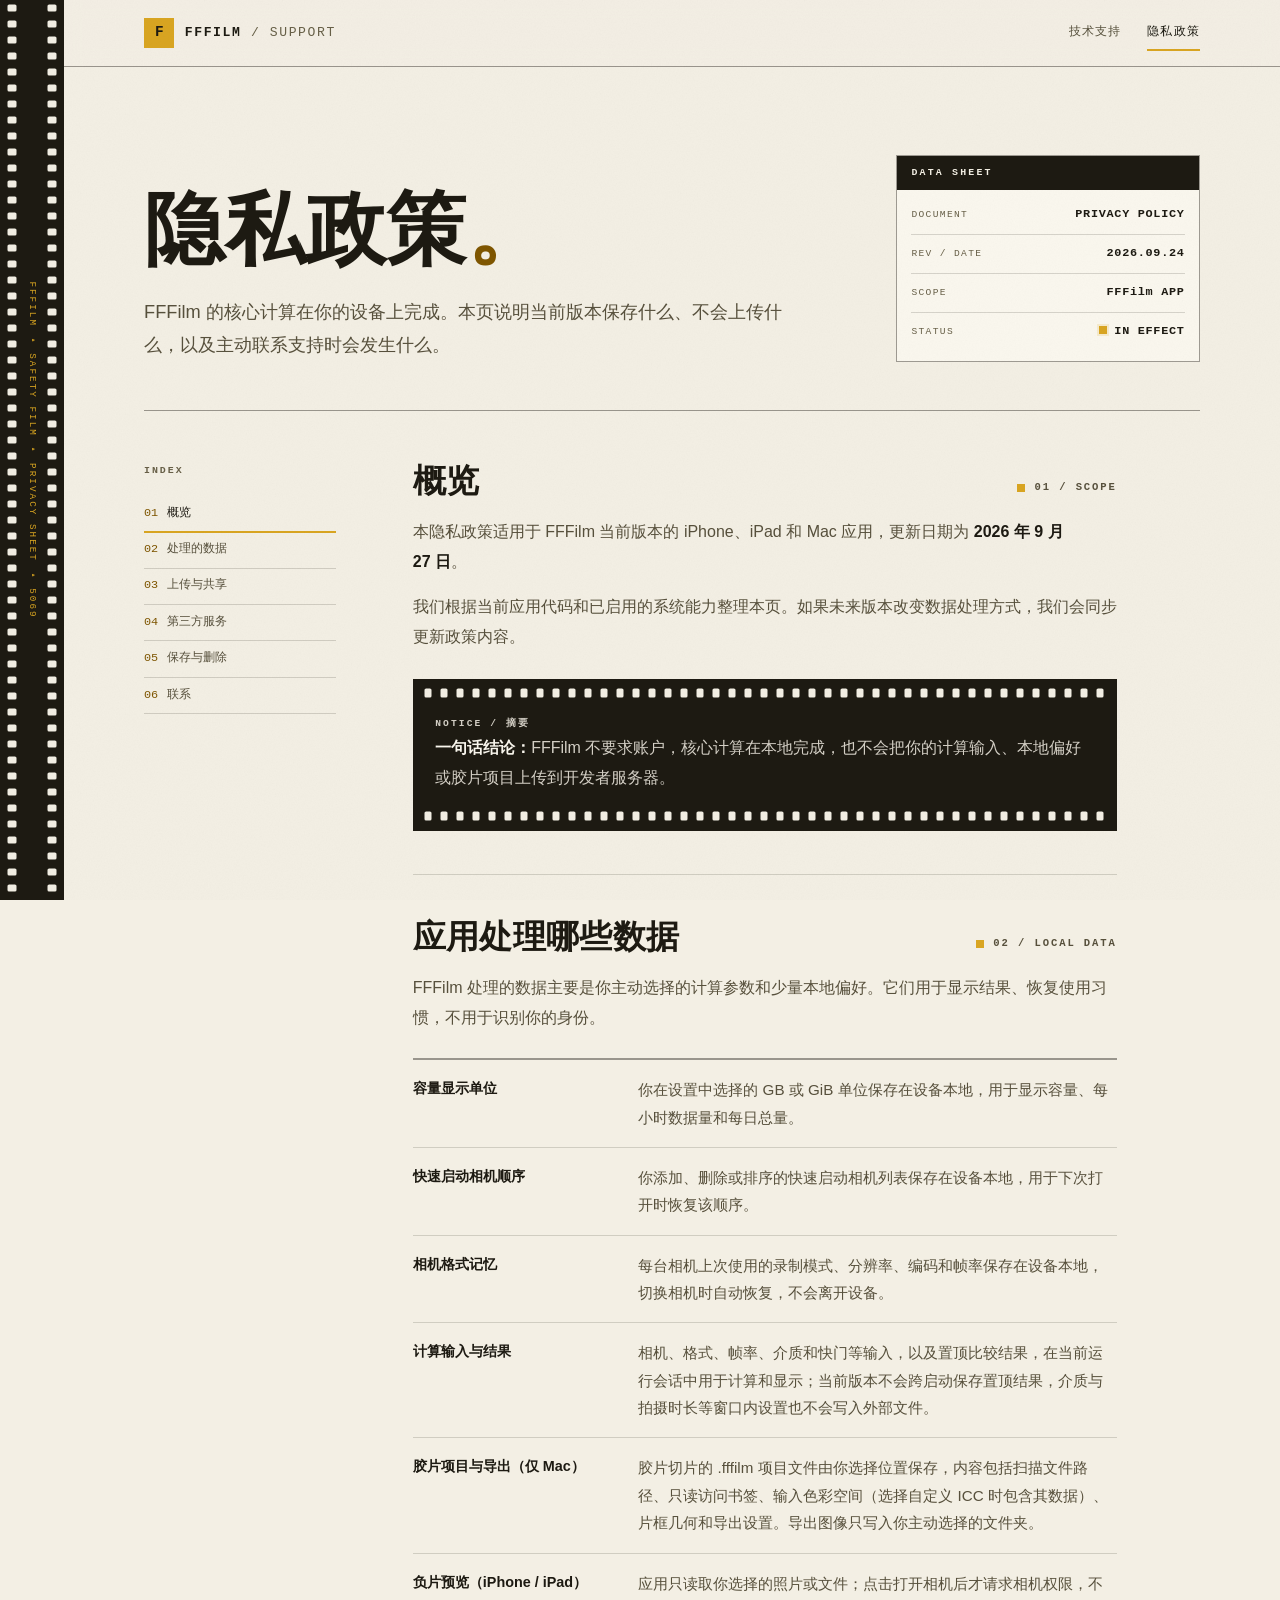
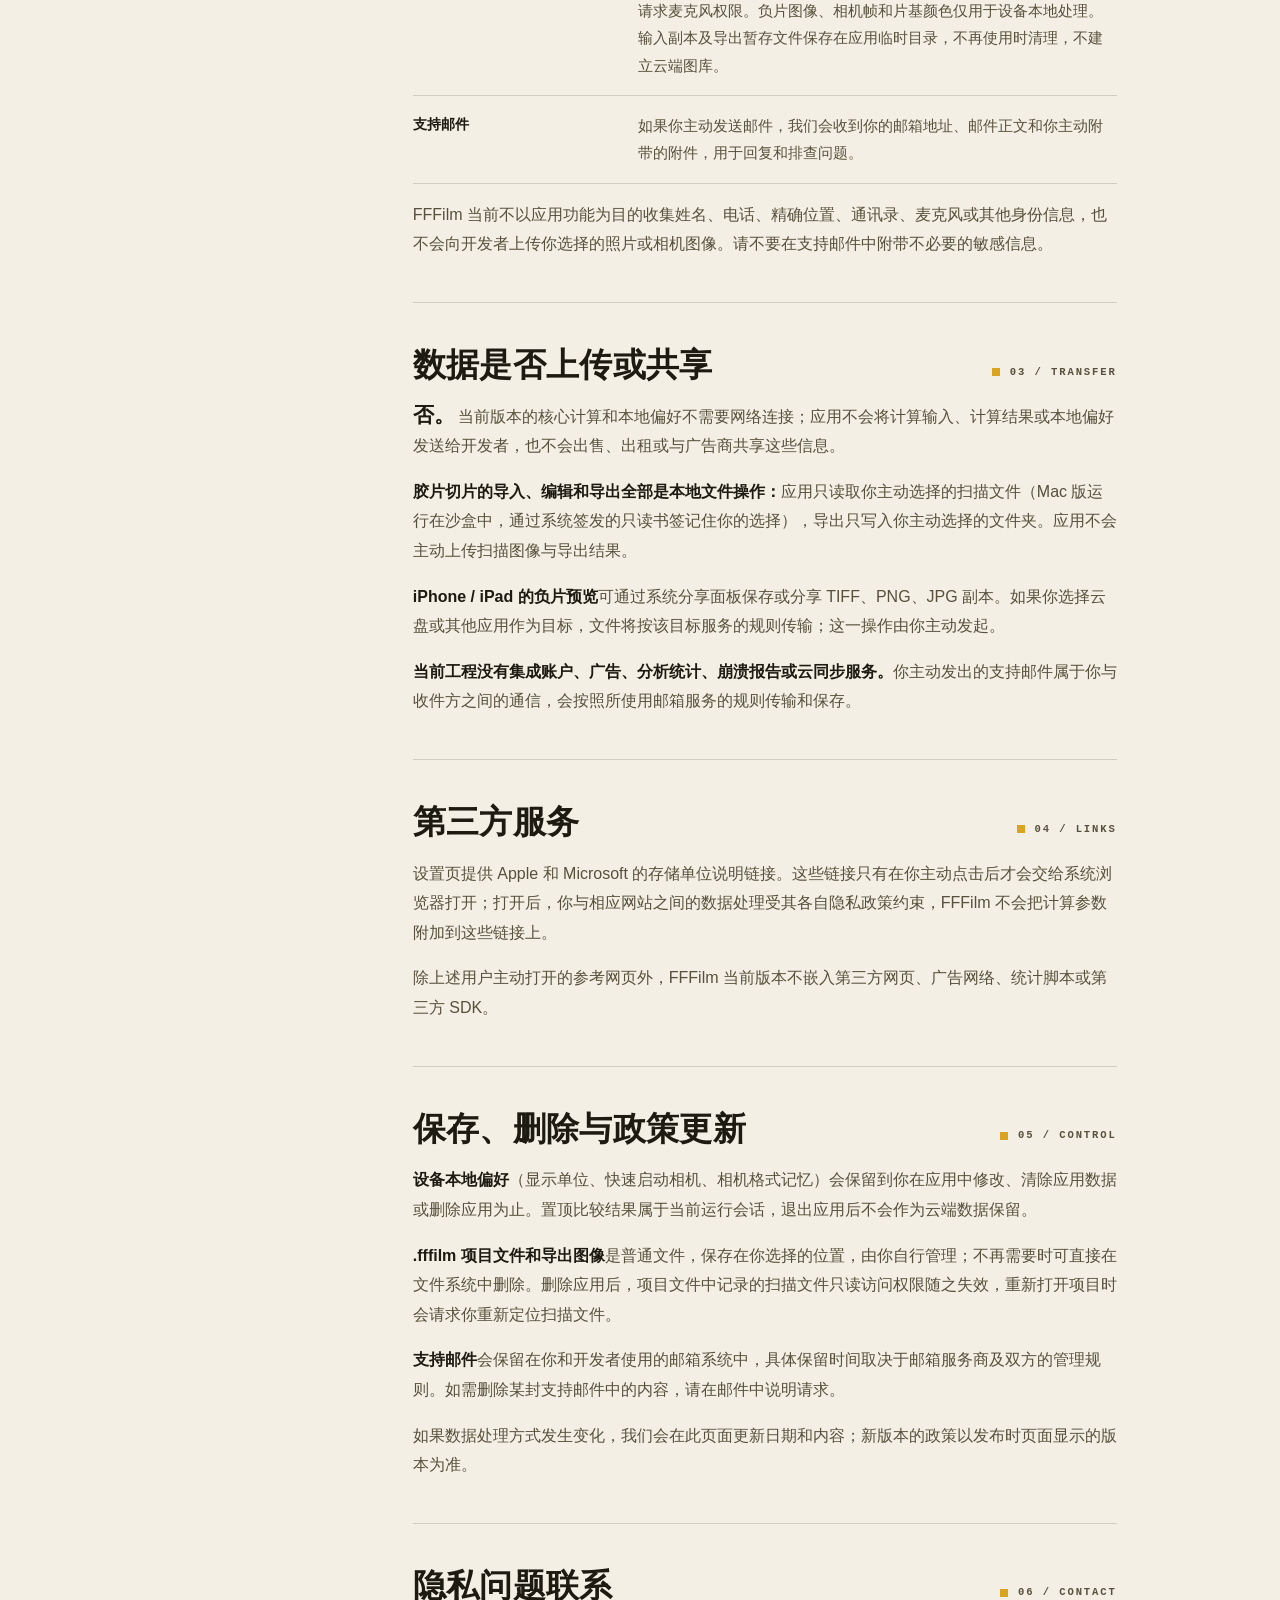
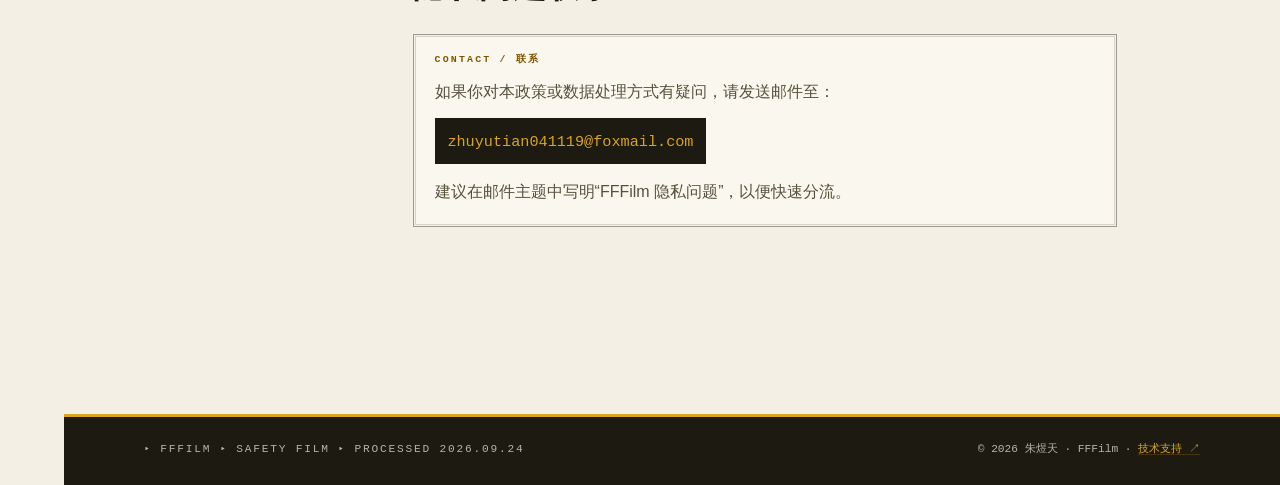
==== commit 79d3a3bc: "feat: polish support site for legibility and film identity Darken amber and tertiary ink to clear 4." ====
--- a/support/privacy.html
+++ b/support/privacy.html
@@ -8,6 +8,7 @@
     <title>隐私政策 · FFFilm</title>
     <link rel="icon" href="favicon.svg" type="image/svg+xml">
     <link rel="stylesheet" href="styles.css">
+    <script src="site.js" defer></script>
   </head>
   <body>
     <a class="skip-link" href="#main">跳到主要内容</a>
@@ -33,7 +34,6 @@
         <div class="wrap">
           <section class="title-block" aria-labelledby="page-title">
             <div class="title-copy">
-              <p class="eyebrow">FFFILM · PRIVACY POLICY</p>
               <h1 id="page-title">隐私政策<span class="title-mark">。</span></h1>
               <p class="lede">FFFilm 的核心计算在你的设备上完成。本页说明当前版本保存什么、不会上传什么，以及主动联系支持时会发生什么。</p>
             </div>
@@ -114,10 +114,10 @@
               <section class="content-section" id="sharing" aria-labelledby="sharing-title">
                 <p class="section-label">03 / TRANSFER</p>
                 <h2 id="sharing-title">数据是否上传或共享</h2>
-                <p>否。当前版本的核心计算和本地偏好不需要网络连接；应用不会将计算输入、计算结果或本地偏好发送给开发者，也不会出售、出租或与广告商共享这些信息。</p>
-                <p>胶片切片的导入、编辑和导出全部是本地文件操作：应用只读取你主动选择的扫描文件（Mac 版运行在沙盒中，通过系统签发的只读书签记住你的选择），导出只写入你主动选择的文件夹。应用不会主动上传扫描图像与导出结果。</p>
-                <p>iPhone / iPad 的负片预览可通过系统分享面板保存或分享 TIFF、PNG、JPG 副本。如果你选择云盘或其他应用作为目标，文件将按该目标服务的规则传输；这一操作由你主动发起。</p>
-                <p>当前工程没有集成账户、广告、分析统计、崩溃报告或云同步服务。你主动发出的支持邮件属于你与收件方之间的通信，会按照所使用邮箱服务的规则传输和保存。</p>
+                <p><span class="verdict">否。</span>当前版本的核心计算和本地偏好不需要网络连接；应用不会将计算输入、计算结果或本地偏好发送给开发者，也不会出售、出租或与广告商共享这些信息。</p>
+                <p><strong>胶片切片的导入、编辑和导出全部是本地文件操作：</strong>应用只读取你主动选择的扫描文件（Mac 版运行在沙盒中，通过系统签发的只读书签记住你的选择），导出只写入你主动选择的文件夹。应用不会主动上传扫描图像与导出结果。</p>
+                <p><strong>iPhone / iPad 的负片预览</strong>可通过系统分享面板保存或分享 TIFF、PNG、JPG 副本。如果你选择云盘或其他应用作为目标，文件将按该目标服务的规则传输；这一操作由你主动发起。</p>
+                <p><strong>当前工程没有集成账户、广告、分析统计、崩溃报告或云同步服务。</strong>你主动发出的支持邮件属于你与收件方之间的通信，会按照所使用邮箱服务的规则传输和保存。</p>
               </section>
 
               <section class="content-section" id="third-party" aria-labelledby="third-party-title">
@@ -130,9 +130,9 @@
               <section class="content-section" id="retention" aria-labelledby="retention-title">
                 <p class="section-label">05 / CONTROL</p>
                 <h2 id="retention-title">保存、删除与政策更新</h2>
-                <p>设备本地偏好（显示单位、快速启动相机、相机格式记忆）会保留到你在应用中修改、清除应用数据或删除应用为止。置顶比较结果属于当前运行会话，退出应用后不会作为云端数据保留。</p>
-                <p>.fffilm 项目文件和导出图像是普通文件，保存在你选择的位置，由你自行管理；不再需要时可直接在文件系统中删除。删除应用后，项目文件中记录的扫描文件只读访问权限随之失效，重新打开项目时会请求你重新定位扫描文件。</p>
-                <p>支持邮件会保留在你和开发者使用的邮箱系统中，具体保留时间取决于邮箱服务商及双方的管理规则。如需删除某封支持邮件中的内容，请在邮件中说明请求。</p>
+                <p><strong>设备本地偏好</strong>（显示单位、快速启动相机、相机格式记忆）会保留到你在应用中修改、清除应用数据或删除应用为止。置顶比较结果属于当前运行会话，退出应用后不会作为云端数据保留。</p>
+                <p><strong>.fffilm 项目文件和导出图像</strong>是普通文件，保存在你选择的位置，由你自行管理；不再需要时可直接在文件系统中删除。删除应用后，项目文件中记录的扫描文件只读访问权限随之失效，重新打开项目时会请求你重新定位扫描文件。</p>
+                <p><strong>支持邮件</strong>会保留在你和开发者使用的邮箱系统中，具体保留时间取决于邮箱服务商及双方的管理规则。如需删除某封支持邮件中的内容，请在邮件中说明请求。</p>
                 <p>如果数据处理方式发生变化，我们会在此页面更新日期和内容；新版本的政策以发布时页面显示的版本为准。</p>
               </section>
 
@@ -143,7 +143,7 @@
                 <div class="contact-card">
                   <p class="meta-head">CONTACT / 联系</p>
                   <p>如果你对本政策或数据处理方式有疑问，请发送邮件至：</p>
-                  <p class="email-placeholder"><a href="mailto:zhuyutian041119@foxmail.com">zhuyutian041119@foxmail.com</a></p>
+                  <p class="email-chip"><a href="mailto:zhuyutian041119@foxmail.com">zhuyutian041119@foxmail.com</a></p>
                   <p>建议在邮件主题中写明“FFFilm 隐私问题”，以便快速分流。</p>
                 </div>
               </section>
--- a/support/styles.css
+++ b/support/styles.css
@@ -13,14 +13,17 @@
   --paper-lift: #faf7ee;
   --ink: #1d1a12;
   --ink-2: #57503c;
-  --ink-3: #7a7157;
-  --amber: #9c6b00;
-  --amber-deep: #7a5300;
+  --ink-3: #675f47;
+  --amber: #7f5600;
+  --amber-deep: #634300;
   --amber-bright: #d9a521;
   --amber-wash: rgba(217, 165, 33, 0.16);
   --rule: rgba(29, 26, 18, 0.16);
   --rule-strong: rgba(29, 26, 18, 0.42);
   --page-lift: 64px; /* width of the sprocket rail */
+  /* 35mm perforations: rounded rectangles punched through to the paper. */
+  --perf-v: url("data:image/svg+xml,%3Csvg xmlns='http://www.w3.org/2000/svg' width='12' height='16'%3E%3Crect x='1.5' y='4.5' width='9' height='7' rx='1.6' fill='%23f3efe4'/%3E%3C/svg%3E");
+  --perf-h: url("data:image/svg+xml,%3Csvg xmlns='http://www.w3.org/2000/svg' width='16' height='12'%3E%3Crect x='4.5' y='1.5' width='7' height='9' rx='1.6' fill='%23f3efe4'/%3E%3C/svg%3E");
   --font-display: "Songti SC", "Noto Serif SC", "SimSun", "Source Han Serif SC", serif;
   --font-body: -apple-system, BlinkMacSystemFont, "PingFang SC", "Hiragino Sans GB", "Microsoft YaHei", "Segoe UI", sans-serif;
   --font-mono: ui-monospace, "SF Mono", SFMono-Regular, Menlo, Consolas, "Courier New", monospace;
@@ -34,6 +37,7 @@
   background: var(--paper);
   scroll-behavior: smooth;
   scroll-padding-top: 5rem;
+  scrollbar-color: var(--ink-3) var(--paper-deep);
 }
 
 body {
@@ -69,7 +73,7 @@
   text-decoration: underline;
   text-decoration-thickness: 1px;
   text-underline-offset: 0.18em;
-  text-decoration-color: rgba(156, 107, 0, 0.45);
+  text-decoration-color: rgba(127, 86, 0, 0.45);
   transition: color 140ms ease, background-color 140ms ease;
 }
 
@@ -127,8 +131,8 @@
   top: 0;
   bottom: 0;
   width: 12px;
-  background-image: radial-gradient(circle, var(--paper) 0 3.5px, rgba(243, 239, 228, 0) 4.2px);
-  background-size: 12px 22px;
+  background-image: var(--perf-v);
+  background-size: 12px 16px;
   background-repeat: repeat-y;
   background-position: center top;
 }
@@ -278,28 +282,14 @@
   border-bottom: 1px solid var(--rule-strong);
 }
 
-.eyebrow {
-  margin: 0;
-  color: var(--amber);
-  font-family: var(--font-mono);
-  font-size: 0.7rem;
-  font-weight: 600;
-  letter-spacing: 0.18em;
-}
-
-.eyebrow::before {
-  margin-right: 0.6rem;
-  color: var(--amber-bright);
-  content: "▸";
-}
-
 h1 {
-  margin: 1.1rem 0 0;
+  margin: 0;
   font-family: var(--font-display);
   font-size: clamp(2.9rem, 7vw, 5rem);
   font-weight: 800;
   letter-spacing: 0.01em;
   line-height: 1.02;
+  text-wrap: balance;
 }
 
 .title-mark {
@@ -430,14 +420,42 @@
   background: none;
 }
 
+/* Only the sticky index stays in view while reading. */
+@media (min-width: 861px) {
+  .section-index a[aria-current="location"] {
+    color: var(--ink);
+    border-bottom-color: var(--amber-bright);
+    box-shadow: 0 1px 0 var(--amber-bright);
+  }
+}
+
 .content {
   min-width: 0;
   max-width: 44em;
 }
 
 .content-section {
+  display: grid;
+  grid-template-columns: minmax(0, 1fr) auto;
+  column-gap: 1.5rem;
+  align-items: baseline;
   padding: 0 0 2.7rem;
   border-bottom: 1px solid var(--rule);
+}
+
+.content-section > * {
+  grid-column: 1 / -1;
+}
+
+.content-section > h2 {
+  grid-row: 1;
+  grid-column: 1;
+}
+
+.content-section > .section-label {
+  grid-row: 1;
+  grid-column: 2;
+  white-space: nowrap;
 }
 
 .content-section + .content-section {
@@ -468,7 +486,7 @@
 }
 
 h2 {
-  margin: 0.8rem 0 0;
+  margin: 0;
   font-family: var(--font-display);
   font-size: clamp(1.55rem, 2.6vw, 2.05rem);
   font-weight: 700;
@@ -485,17 +503,23 @@
 .content p {
   margin: 1rem 0 0;
   color: var(--ink-2);
+  text-wrap: pretty;
 }
 
 .content ul {
   margin: 1.1rem 0 0;
   padding-left: 1.2rem;
+  list-style-type: square;
 }
 
 .content li {
   color: var(--ink-2);
 }
 
+.content li::marker {
+  color: var(--amber);
+}
+
 .content li + li {
   margin-top: 0.6rem;
 }
@@ -503,6 +527,16 @@
 .content strong {
   color: var(--ink);
   font-weight: 600;
+}
+
+/* A direct answer set ahead of the paragraph that explains it. */
+.verdict {
+  margin-right: 0.15em;
+  color: var(--ink);
+  font-family: var(--font-display);
+  font-size: 1.3em;
+  font-weight: 700;
+  line-height: 1;
 }
 
 /* Spec table — heavy top rule, hairline rows, like a datasheet. */
@@ -513,39 +547,56 @@
 
 .data-row {
   display: grid;
-  grid-template-columns: minmax(7.5rem, 10rem) 1fr;
+  grid-template-columns: minmax(7.5rem, 12.5rem) 1fr;
   gap: 1.6rem;
   padding: 1rem 0;
   border-bottom: 1px solid var(--rule);
 }
 
 .data-row dt {
-  color: var(--amber);
-  font-family: var(--font-mono);
-  font-size: 0.72rem;
-  font-weight: 700;
-  letter-spacing: 0.06em;
-  line-height: 1.6;
+  color: var(--ink);
+  font-size: 0.9rem;
+  font-weight: 600;
+  line-height: 1.7;
 }
 
 .data-row dd {
   margin: 0;
   color: var(--ink-2);
   font-size: 0.95rem;
-}
-
-/* Callout — the datasheet's printed notice. */
+  line-height: 1.8;
+}
+
+/* Callout — one frame of negative: the sheet's single conclusion,
+   printed dark between two rows of perforations. */
 .callout {
   margin-top: 1.7rem;
-  padding: 1.05rem 1.25rem 1.15rem;
-  border: 1px solid var(--rule-strong);
-  border-left: 4px solid var(--amber-bright);
-  background: var(--paper-deep);
+  padding: 0.55rem 1.4rem;
+  background: var(--ink);
+}
+
+.callout::before,
+.callout::after {
+  display: block;
+  height: 12px;
+  margin-inline: -0.95rem;
+  background-image: var(--perf-h);
+  background-repeat: repeat-x;
+  background-size: 16px 12px;
+  content: "";
+}
+
+.callout::before {
+  margin-bottom: 1rem;
+}
+
+.callout::after {
+  margin-top: 1.1rem;
 }
 
 .callout-label {
-  margin: 0 0 0.35rem;
-  color: var(--amber);
+  margin: 0 0 0.4rem;
+  color: var(--amber-bright);
   font-family: var(--font-mono);
   font-size: 0.6rem;
   font-weight: 700;
@@ -554,10 +605,11 @@
 
 .callout p {
   margin: 0;
+  color: rgba(243, 239, 228, 0.86);
 }
 
 .callout strong {
-  color: var(--ink);
+  color: var(--paper-lift);
 }
 
 /* ------------------------------------------------------------
@@ -583,6 +635,11 @@
   cursor: pointer;
   font-weight: 600;
   list-style: none;
+  transition: color 140ms ease;
+}
+
+.faq summary:hover {
+  color: var(--amber-deep);
 }
 
 .faq summary::-webkit-details-marker {
@@ -602,17 +659,19 @@
 
 .faq summary::after {
   flex: 0 0 auto;
+  align-self: center;
+  width: 0.8rem;
+  height: 0.8rem;
   margin-left: auto;
-  color: var(--amber-bright);
-  content: "+";
-  font-family: var(--font-mono);
-  font-size: 1.15rem;
-  font-weight: 400;
-  transition: transform 160ms ease;
+  background:
+    linear-gradient(var(--amber), var(--amber)) center / 100% 1.5px no-repeat,
+    linear-gradient(var(--amber), var(--amber)) center / 1.5px 100% no-repeat;
+  content: "";
+  transition: background-size 160ms ease;
 }
 
 .faq[open] summary::after {
-  content: "−";
+  background-size: 100% 1.5px, 1.5px 0;
 }
 
 .faq p {
@@ -633,8 +692,9 @@
 }
 
 .contact-card .meta-head {
+  margin: 0;
+  padding: 1rem 1.3rem 0;
   background: none;
-  padding: 1rem 1.3rem 0;
   color: var(--amber);
 }
 
@@ -646,21 +706,23 @@
   margin-bottom: 1.25rem;
 }
 
-.email-placeholder {
+.contact-card .email-chip {
   display: inline-block;
-  margin-top: 0.6rem;
-  padding: 0.35rem 0.6rem;
+  margin-top: 0.7rem;
+  margin-bottom: 0.3rem;
+  padding: 0.5rem 0.8rem;
   background: var(--ink);
 }
 
-.email-placeholder a {
+.email-chip a {
   color: var(--amber-bright);
   font-family: var(--font-mono);
-  font-size: 0.92em;
+  font-size: 0.95em;
   text-decoration: none;
-}
-
-.email-placeholder a:hover {
+  overflow-wrap: anywhere;
+}
+
+.email-chip a:hover {
   color: #f0d99d;
   background: none;
 }
@@ -680,8 +742,8 @@
   content: "";
   display: block;
   height: 12px;
-  background-image: radial-gradient(circle, var(--paper) 0 3.5px, rgba(243, 239, 228, 0) 4.2px);
-  background-size: 22px 12px;
+  background-image: var(--perf-h);
+  background-size: 16px 12px;
   background-repeat: repeat-x;
   background-position: left center;
 }
@@ -741,7 +803,7 @@
 .frame-arrow {
   margin-top: auto;
   align-self: flex-end;
-  color: var(--amber-bright);
+  color: var(--amber);
   font-family: var(--font-mono);
   font-size: 1.1rem;
   transition: transform 180ms ease;
@@ -815,10 +877,6 @@
     animation-delay: 0.07s;
   }
 
-  .title-copy > :nth-child(3) {
-    animation-delay: 0.14s;
-  }
-
   .meta-block {
     animation: settle 0.55s 0.2s cubic-bezier(0.2, 0.7, 0.2, 1) both;
   }
@@ -837,7 +895,7 @@
 
   @keyframes advance {
     from {
-      background-position: center -22px;
+      background-position: center -16px;
     }
   }
 }
@@ -867,26 +925,32 @@
 
   /* The rail becomes a short horizontal strip above the sheet. */
   .rail {
-    position: static;
+    position: relative;
     width: auto;
-    height: 30px;
+    height: 34px;
   }
 
   .rail::before,
   .rail::after {
-    top: 0;
-    bottom: 0;
+    right: 0;
     left: 0;
-    right: 0;
     width: auto;
-    height: 30px;
-    background-size: 22px 30px;
+    height: 12px;
+    background-image: var(--perf-h);
+    background-size: 16px 12px;
     background-repeat: repeat-x;
-    background-position: 0 4px;
+    background-position: left center;
+    animation: none;
+  }
+
+  .rail::before {
+    top: 2px;
+    bottom: auto;
   }
 
   .rail::after {
-    background-position: 0 22px;
+    top: auto;
+    bottom: 2px;
   }
 
   .rail-code {
@@ -949,8 +1013,28 @@
     grid-template-columns: 1fr;
   }
 
-  .section-index ol {
-    grid-template-columns: 1fr;
+  /* Headings need the full line here; the index already carries the numbers. */
+  .content .section-label {
+    display: none;
+  }
+
+  /* The datasheet folds to two columns so the first screen reaches the text. */
+  .meta-block dl {
+    display: grid;
+    grid-template-columns: repeat(2, minmax(0, 1fr));
+    column-gap: 1.2rem;
+  }
+
+  .meta-block dl > div {
+    display: block;
+  }
+
+  .meta-block dl > div:nth-last-child(2) {
+    border-bottom: 0;
+  }
+
+  .meta-block dd {
+    text-align: left;
   }
 
   .site-footer .wrap {
@@ -959,3 +1043,64 @@
     gap: 0.5rem;
   }
 }
+
+/* ------------------------------------------------------------
+   Print — the policy on plain paper
+   ------------------------------------------------------------ */
+
+@media print {
+  html,
+  body {
+    background: none;
+  }
+
+  body::after,
+  .rail,
+  .skip-link,
+  .site-header,
+  .section-index,
+  .site-footer,
+  .callout::before,
+  .callout::after {
+    display: none;
+  }
+
+  .page {
+    margin-left: 0;
+  }
+
+  .content-layout {
+    display: block;
+  }
+
+  .content {
+    max-width: none;
+  }
+
+  .title-copy > *,
+  .meta-block {
+    animation: none;
+  }
+
+  .data-row {
+    break-inside: avoid;
+  }
+
+  /* Printers drop backgrounds, so dark-ground text returns to ink. */
+  .meta-head,
+  .callout-label,
+  .callout p,
+  .callout strong,
+  .email-chip a {
+    color: var(--ink);
+  }
+
+  .callout {
+    padding: 0.9rem 1.2rem;
+    border: 1px solid var(--rule-strong);
+  }
+
+  .contact-card .email-chip {
+    padding: 0;
+  }
+}
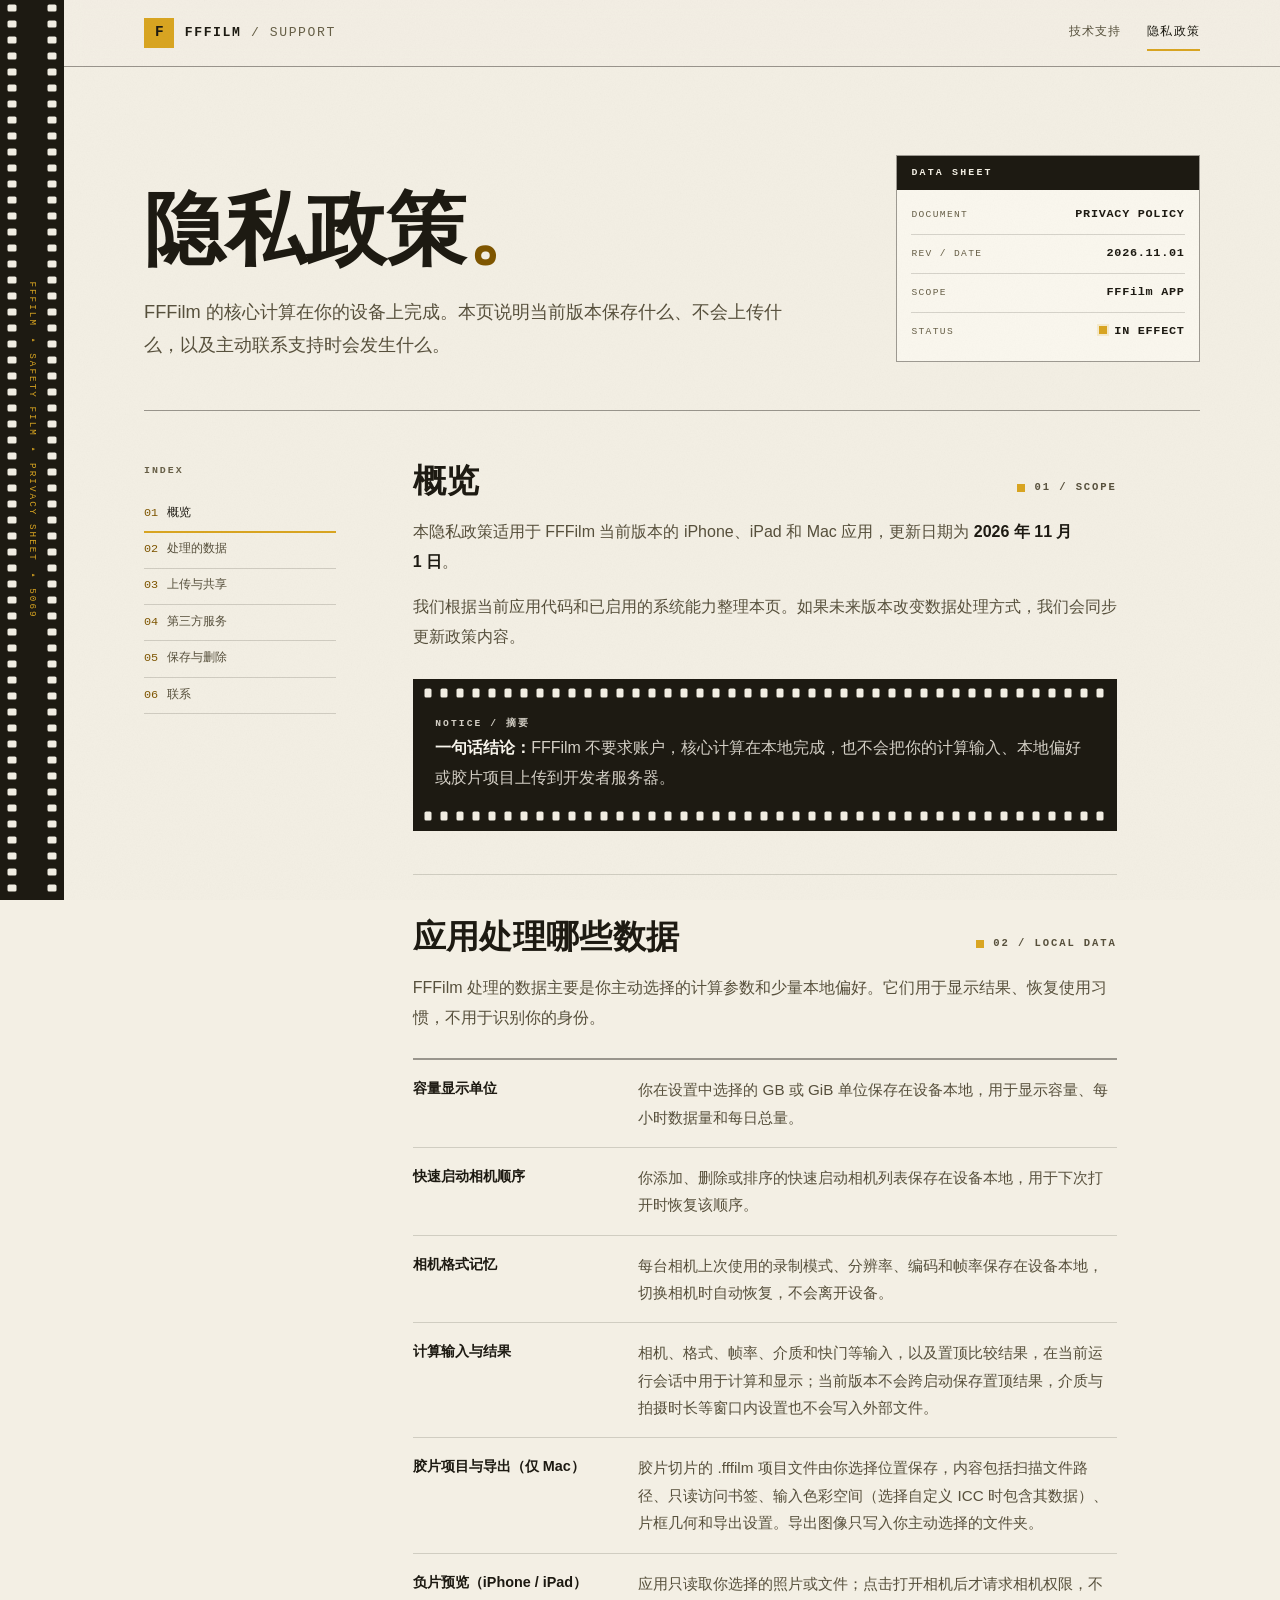
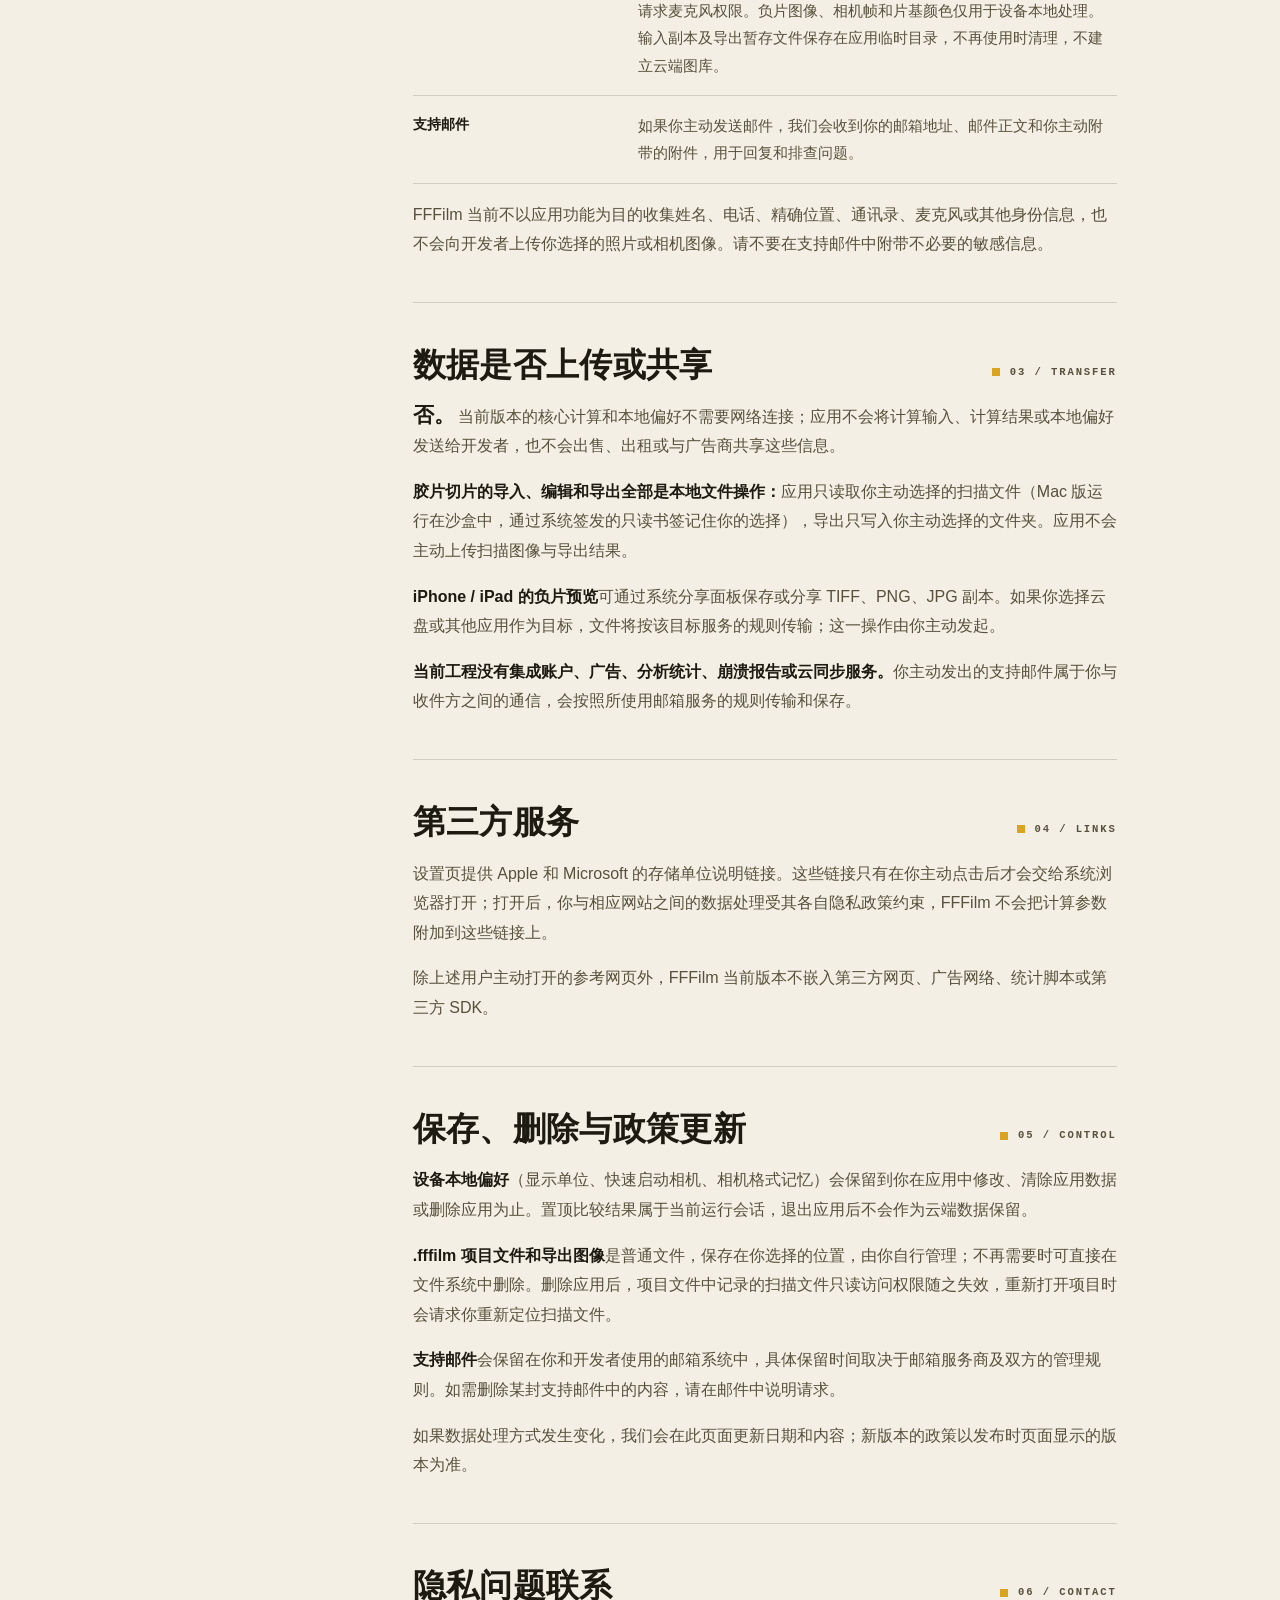
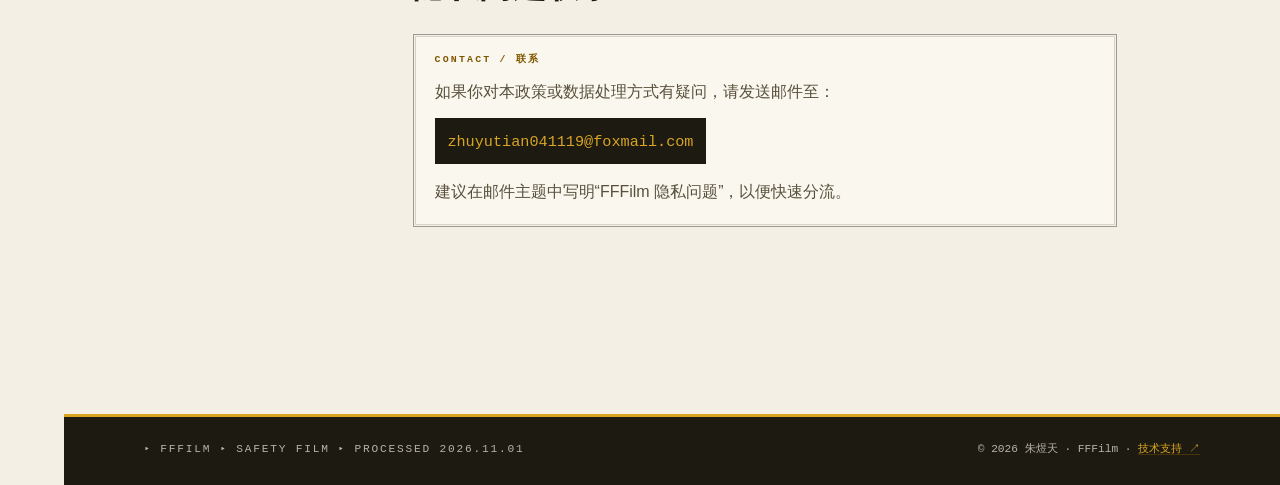
==== commit 2310ce23: "docs: set support site revision date to 2026-11-01" ====
--- a/support/privacy.html
+++ b/support/privacy.html
@@ -41,7 +41,7 @@
               <p class="meta-head">DATA SHEET</p>
               <dl>
                 <div><dt>DOCUMENT</dt><dd>PRIVACY POLICY</dd></div>
-                <div><dt>REV / DATE</dt><dd>2026.09.24</dd></div>
+                <div><dt>REV / DATE</dt><dd>2026.11.01</dd></div>
                 <div><dt>SCOPE</dt><dd>FFFilm APP</dd></div>
                 <div><dt>STATUS</dt><dd><span class="status-dot" aria-hidden="true"></span>IN EFFECT</dd></div>
               </dl>
@@ -65,7 +65,7 @@
               <section class="content-section" id="overview" aria-labelledby="overview-title">
                 <p class="section-label">01 / SCOPE</p>
                 <h2 id="overview-title">概览</h2>
-                <p>本隐私政策适用于 FFFilm 当前版本的 iPhone、iPad 和 Mac 应用，更新日期为 <strong>2026 年 9 月 27 日</strong>。</p>
+                <p>本隐私政策适用于 FFFilm 当前版本的 iPhone、iPad 和 Mac 应用，更新日期为 <strong>2026 年 11 月 1 日</strong>。</p>
                 <p>我们根据当前应用代码和已启用的系统能力整理本页。如果未来版本改变数据处理方式，我们会同步更新政策内容。</p>
                 <div class="callout">
                   <p class="callout-label">NOTICE / 摘要</p>
@@ -154,7 +154,7 @@
 
       <footer class="site-footer">
         <div class="wrap">
-          <p class="edge-code">▸ FFFILM ▸ SAFETY FILM ▸ PROCESSED 2026.09.24</p>
+          <p class="edge-code">▸ FFFILM ▸ SAFETY FILM ▸ PROCESSED 2026.11.01</p>
           <!-- 版权主体为朱煜天；FFFilm 保留为产品名称。 -->
           <p>© 2026 朱煜天 · FFFilm · <a href="support.html">技术支持 ↗</a></p>
         </div>
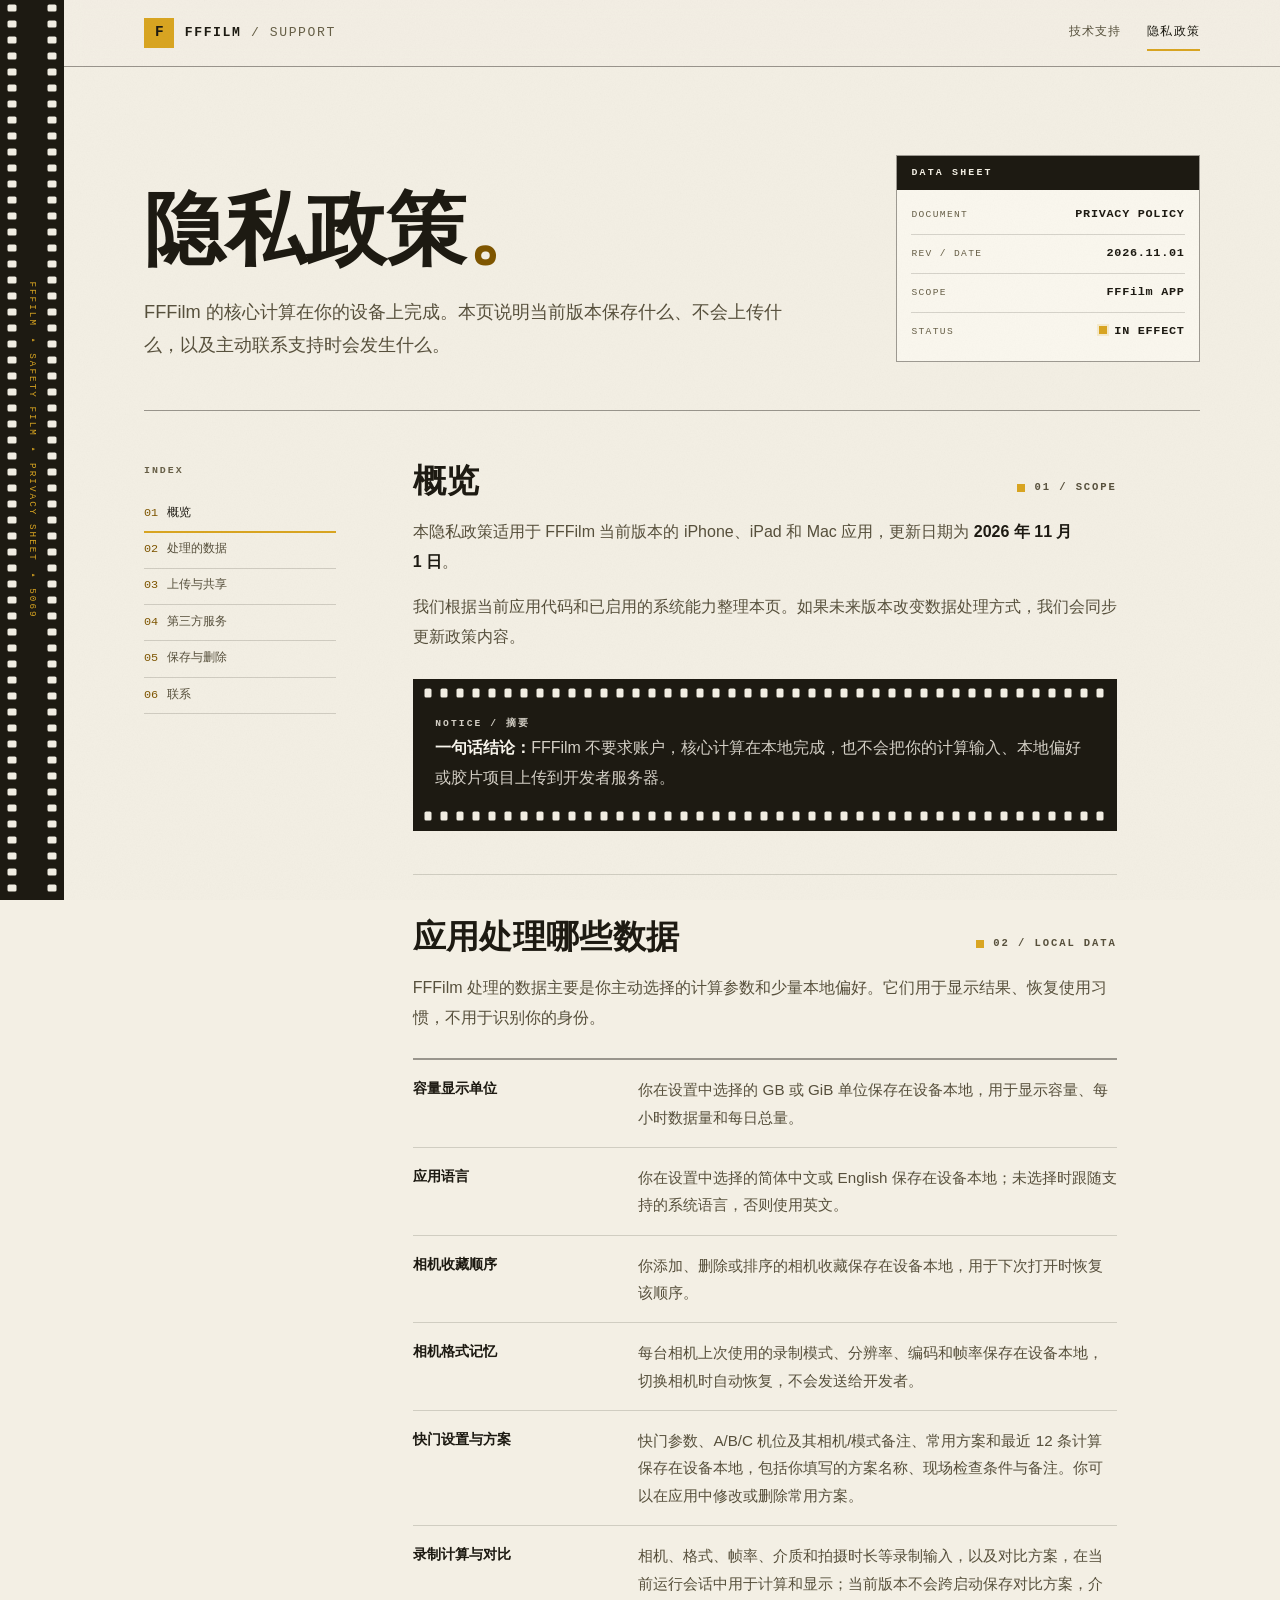
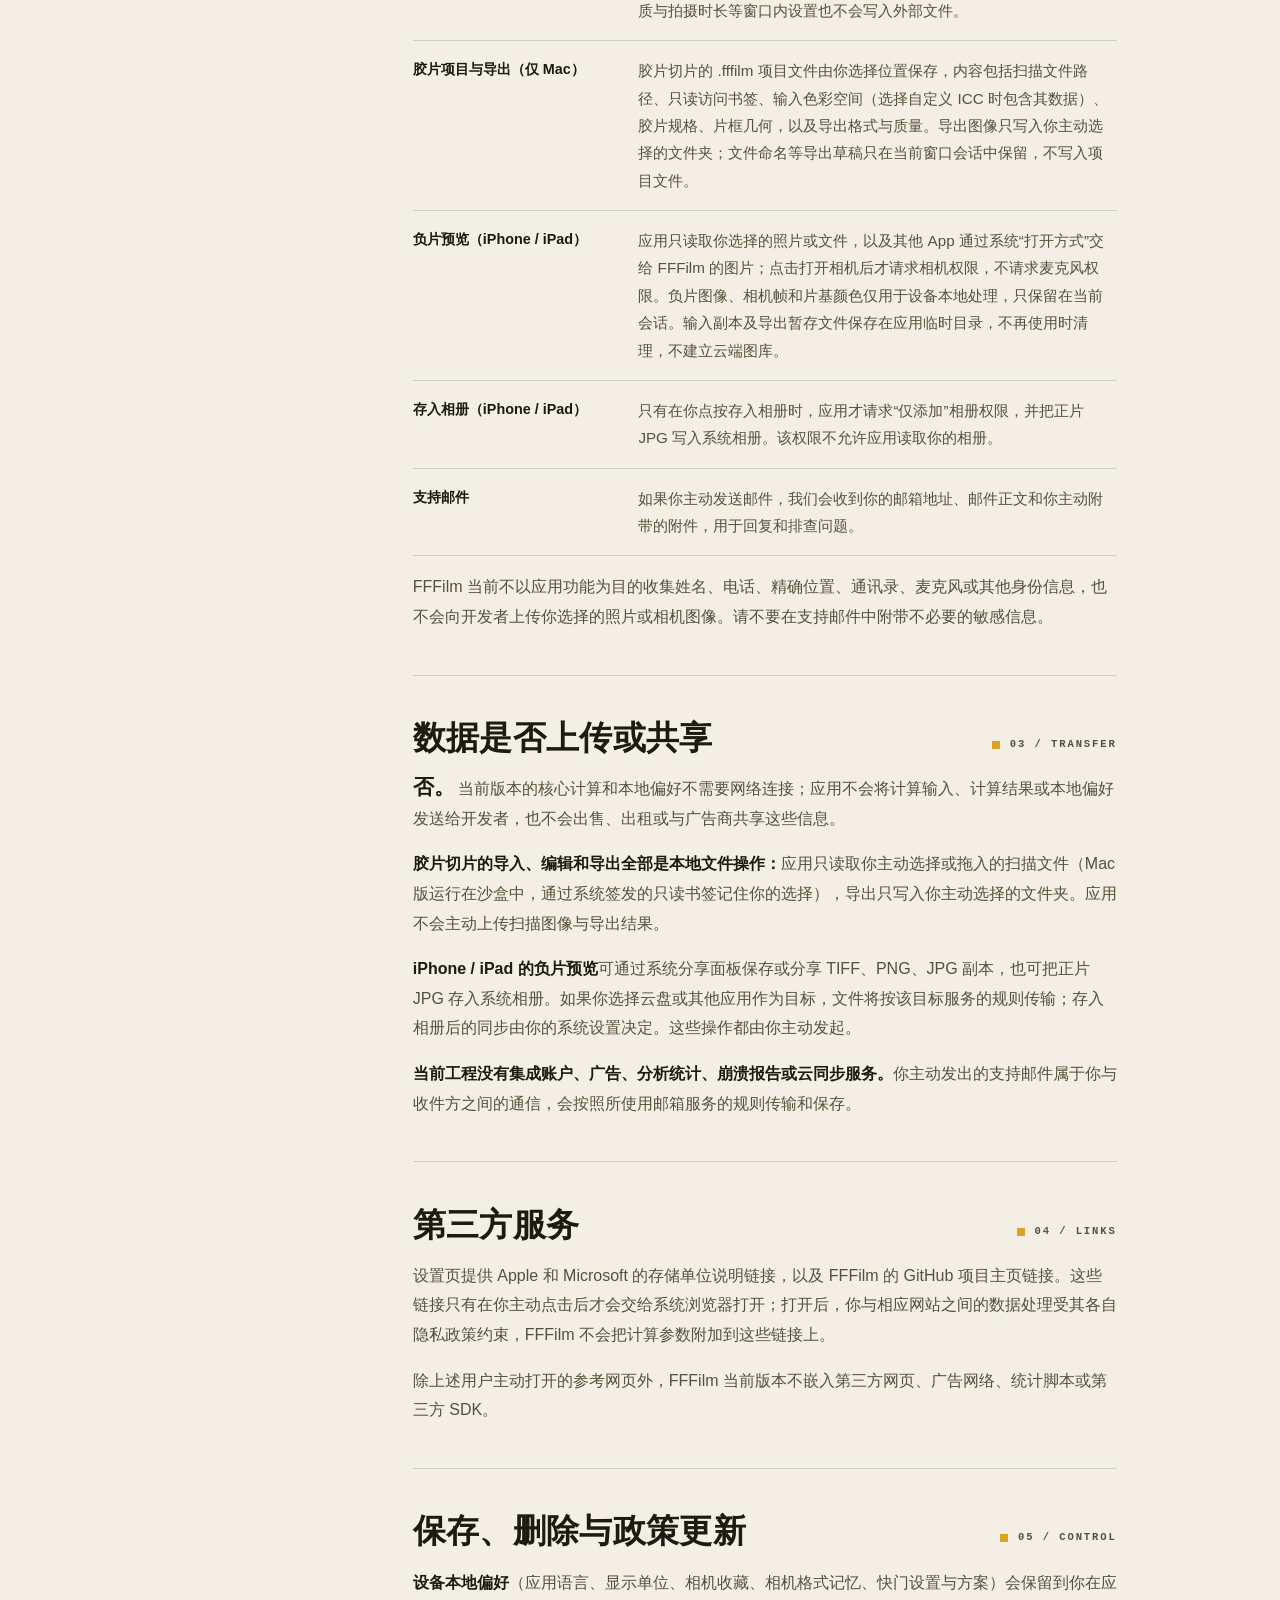
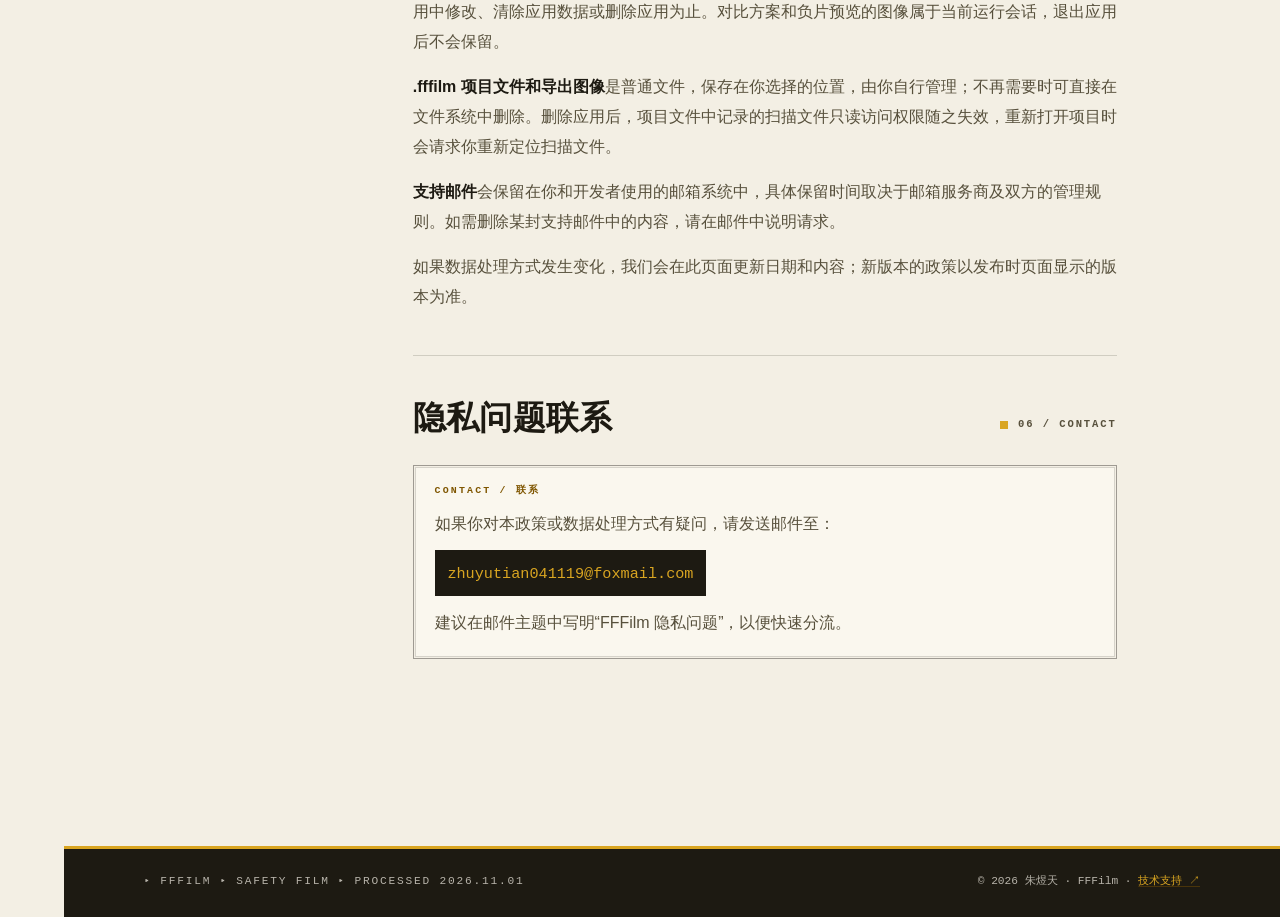
==== commit da29e198: "docs: align support site with current app behavior Disclose language, shutter library, external imag" ====
--- a/support/privacy.html
+++ b/support/privacy.html
@@ -83,25 +83,37 @@
                     <dd>你在设置中选择的 GB 或 GiB 单位保存在设备本地，用于显示容量、每小时数据量和每日总量。</dd>
                   </div>
                   <div class="data-row">
-                    <dt>快速启动相机顺序</dt>
-                    <dd>你添加、删除或排序的快速启动相机列表保存在设备本地，用于下次打开时恢复该顺序。</dd>
+                    <dt>应用语言</dt>
+                    <dd>你在设置中选择的简体中文或 English 保存在设备本地；未选择时跟随支持的系统语言，否则使用英文。</dd>
+                  </div>
+                  <div class="data-row">
+                    <dt>相机收藏顺序</dt>
+                    <dd>你添加、删除或排序的相机收藏保存在设备本地，用于下次打开时恢复该顺序。</dd>
                   </div>
                   <div class="data-row">
                     <dt>相机格式记忆</dt>
-                    <dd>每台相机上次使用的录制模式、分辨率、编码和帧率保存在设备本地，切换相机时自动恢复，不会离开设备。</dd>
+                    <dd>每台相机上次使用的录制模式、分辨率、编码和帧率保存在设备本地，切换相机时自动恢复，不会发送给开发者。</dd>
                   </div>
                   <div class="data-row">
-                    <dt>计算输入与结果</dt>
-                    <dd>相机、格式、帧率、介质和快门等输入，以及置顶比较结果，在当前运行会话中用于计算和显示；当前版本不会跨启动保存置顶结果，介质与拍摄时长等窗口内设置也不会写入外部文件。</dd>
+                    <dt>快门设置与方案</dt>
+                    <dd>快门参数、A/B/C 机位及其相机/模式备注、常用方案和最近 12 条计算保存在设备本地，包括你填写的方案名称、现场检查条件与备注。你可以在应用中修改或删除常用方案。</dd>
+                  </div>
+                  <div class="data-row">
+                    <dt>录制计算与对比</dt>
+                    <dd>相机、格式、帧率、介质和拍摄时长等录制输入，以及对比方案，在当前运行会话中用于计算和显示；当前版本不会跨启动保存对比方案，介质与拍摄时长等窗口内设置也不会写入外部文件。</dd>
                   </div>
                   <div class="data-row">
                     <dt>胶片项目与导出（仅 Mac）</dt>
-                    <dd>胶片切片的 .fffilm 项目文件由你选择位置保存，内容包括扫描文件路径、只读访问书签、输入色彩空间（选择自定义 ICC 时包含其数据）、片框几何和导出设置。导出图像只写入你主动选择的文件夹。</dd>
+                    <dd>胶片切片的 .fffilm 项目文件由你选择位置保存，内容包括扫描文件路径、只读访问书签、输入色彩空间（选择自定义 ICC 时包含其数据）、胶片规格、片框几何，以及导出格式与质量。导出图像只写入你主动选择的文件夹；文件命名等导出草稿只在当前窗口会话中保留，不写入项目文件。</dd>
                   </div>
                   <!-- Negative preview only accesses user-selected images and an explicitly authorized camera. -->
                   <div class="data-row">
                     <dt>负片预览（iPhone / iPad）</dt>
-                    <dd>应用只读取你选择的照片或文件；点击打开相机后才请求相机权限，不请求麦克风权限。负片图像、相机帧和片基颜色仅用于设备本地处理。输入副本及导出暂存文件保存在应用临时目录，不再使用时清理，不建立云端图库。</dd>
+                    <dd>应用只读取你选择的照片或文件，以及其他 App 通过系统“打开方式”交给 FFFilm 的图片；点击打开相机后才请求相机权限，不请求麦克风权限。负片图像、相机帧和片基颜色仅用于设备本地处理，只保留在当前会话。输入副本及导出暂存文件保存在应用临时目录，不再使用时清理，不建立云端图库。</dd>
+                  </div>
+                  <div class="data-row">
+                    <dt>存入相册（iPhone / iPad）</dt>
+                    <dd>只有在你点按存入相册时，应用才请求“仅添加”相册权限，并把正片 JPG 写入系统相册。该权限不允许应用读取你的相册。</dd>
                   </div>
                   <div class="data-row">
                     <dt>支持邮件</dt>
@@ -115,22 +127,22 @@
                 <p class="section-label">03 / TRANSFER</p>
                 <h2 id="sharing-title">数据是否上传或共享</h2>
                 <p><span class="verdict">否。</span>当前版本的核心计算和本地偏好不需要网络连接；应用不会将计算输入、计算结果或本地偏好发送给开发者，也不会出售、出租或与广告商共享这些信息。</p>
-                <p><strong>胶片切片的导入、编辑和导出全部是本地文件操作：</strong>应用只读取你主动选择的扫描文件（Mac 版运行在沙盒中，通过系统签发的只读书签记住你的选择），导出只写入你主动选择的文件夹。应用不会主动上传扫描图像与导出结果。</p>
-                <p><strong>iPhone / iPad 的负片预览</strong>可通过系统分享面板保存或分享 TIFF、PNG、JPG 副本。如果你选择云盘或其他应用作为目标，文件将按该目标服务的规则传输；这一操作由你主动发起。</p>
+                <p><strong>胶片切片的导入、编辑和导出全部是本地文件操作：</strong>应用只读取你主动选择或拖入的扫描文件（Mac 版运行在沙盒中，通过系统签发的只读书签记住你的选择），导出只写入你主动选择的文件夹。应用不会主动上传扫描图像与导出结果。</p>
+                <p><strong>iPhone / iPad 的负片预览</strong>可通过系统分享面板保存或分享 TIFF、PNG、JPG 副本，也可把正片 JPG 存入系统相册。如果你选择云盘或其他应用作为目标，文件将按该目标服务的规则传输；存入相册后的同步由你的系统设置决定。这些操作都由你主动发起。</p>
                 <p><strong>当前工程没有集成账户、广告、分析统计、崩溃报告或云同步服务。</strong>你主动发出的支持邮件属于你与收件方之间的通信，会按照所使用邮箱服务的规则传输和保存。</p>
               </section>
 
               <section class="content-section" id="third-party" aria-labelledby="third-party-title">
                 <p class="section-label">04 / LINKS</p>
                 <h2 id="third-party-title">第三方服务</h2>
-                <p>设置页提供 Apple 和 Microsoft 的存储单位说明链接。这些链接只有在你主动点击后才会交给系统浏览器打开；打开后，你与相应网站之间的数据处理受其各自隐私政策约束，FFFilm 不会把计算参数附加到这些链接上。</p>
+                <p>设置页提供 Apple 和 Microsoft 的存储单位说明链接，以及 FFFilm 的 GitHub 项目主页链接。这些链接只有在你主动点击后才会交给系统浏览器打开；打开后，你与相应网站之间的数据处理受其各自隐私政策约束，FFFilm 不会把计算参数附加到这些链接上。</p>
                 <p>除上述用户主动打开的参考网页外，FFFilm 当前版本不嵌入第三方网页、广告网络、统计脚本或第三方 SDK。</p>
               </section>
 
               <section class="content-section" id="retention" aria-labelledby="retention-title">
                 <p class="section-label">05 / CONTROL</p>
                 <h2 id="retention-title">保存、删除与政策更新</h2>
-                <p><strong>设备本地偏好</strong>（显示单位、快速启动相机、相机格式记忆）会保留到你在应用中修改、清除应用数据或删除应用为止。置顶比较结果属于当前运行会话，退出应用后不会作为云端数据保留。</p>
+                <p><strong>设备本地偏好</strong>（应用语言、显示单位、相机收藏、相机格式记忆、快门设置与方案）会保留到你在应用中修改、清除应用数据或删除应用为止。对比方案和负片预览的图像属于当前运行会话，退出应用后不会保留。</p>
                 <p><strong>.fffilm 项目文件和导出图像</strong>是普通文件，保存在你选择的位置，由你自行管理；不再需要时可直接在文件系统中删除。删除应用后，项目文件中记录的扫描文件只读访问权限随之失效，重新打开项目时会请求你重新定位扫描文件。</p>
                 <p><strong>支持邮件</strong>会保留在你和开发者使用的邮箱系统中，具体保留时间取决于邮箱服务商及双方的管理规则。如需删除某封支持邮件中的内容，请在邮件中说明请求。</p>
                 <p>如果数据处理方式发生变化，我们会在此页面更新日期和内容；新版本的政策以发布时页面显示的版本为准。</p>
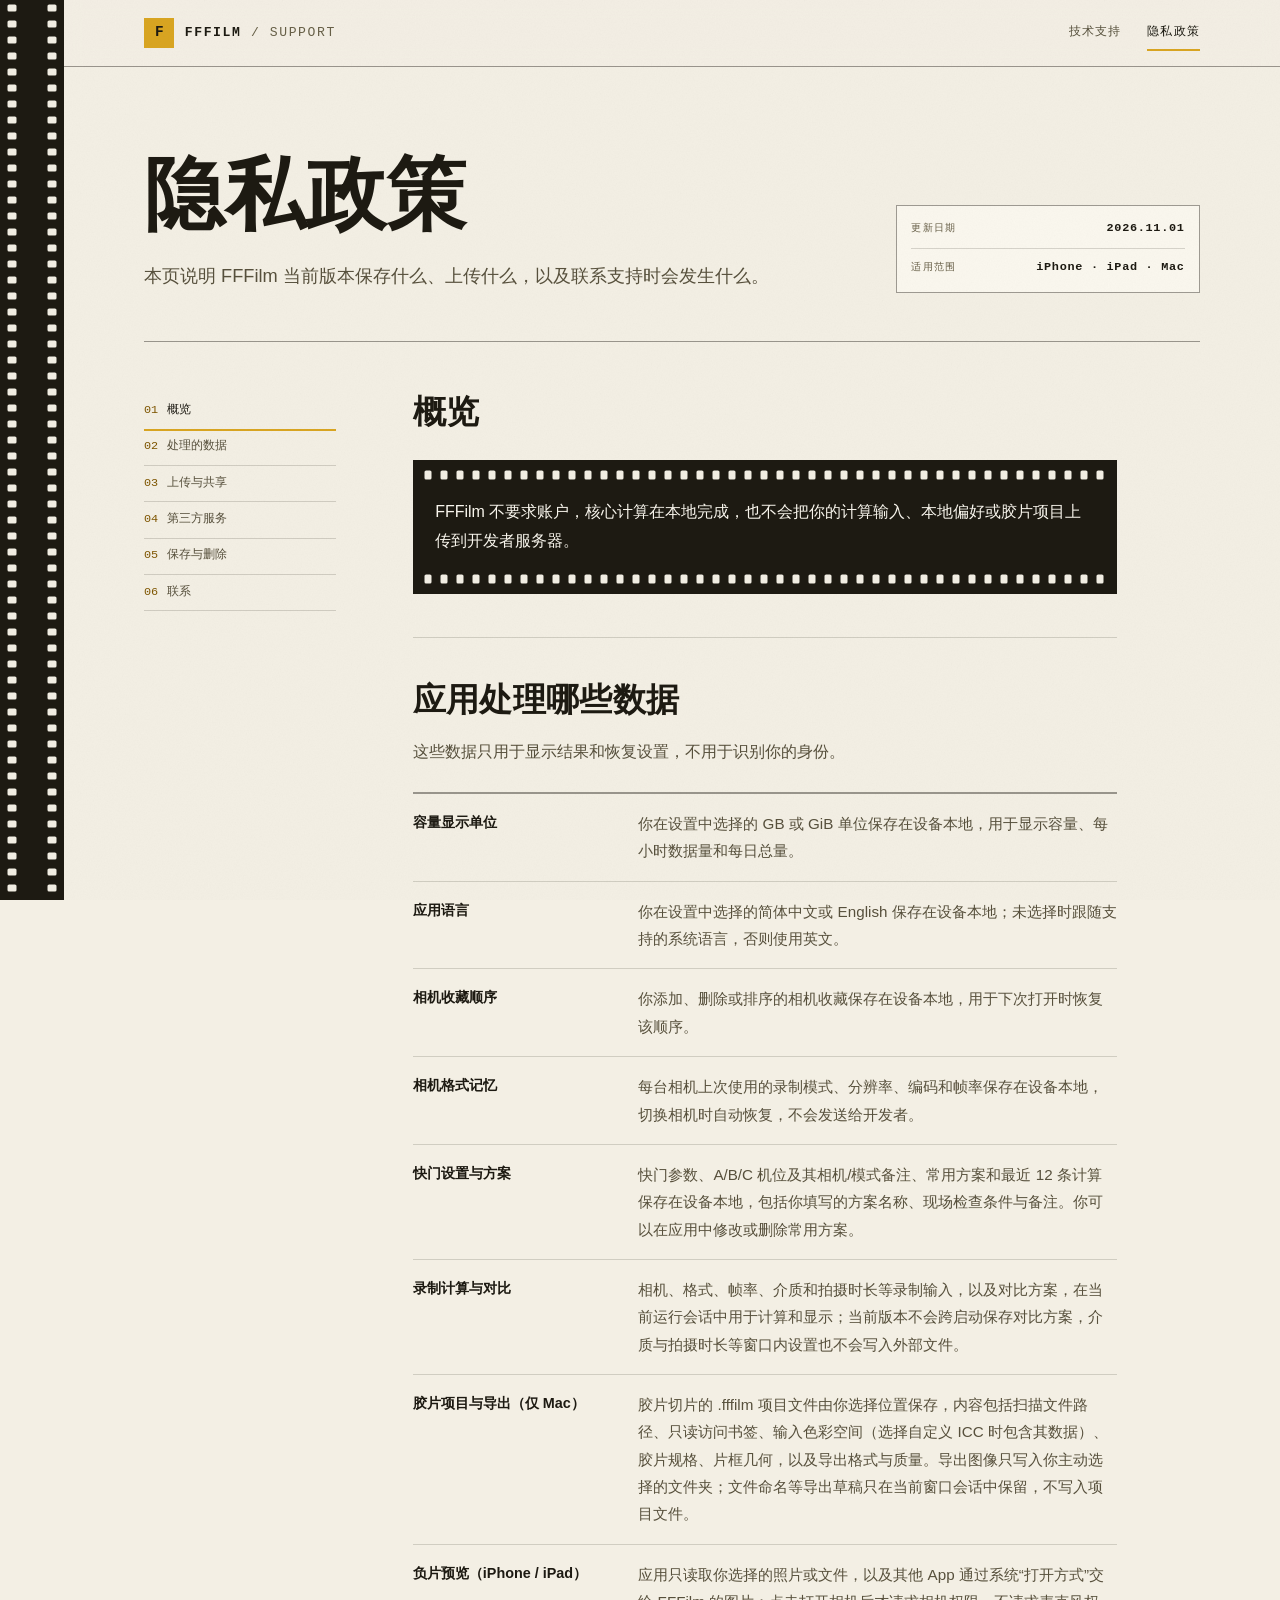
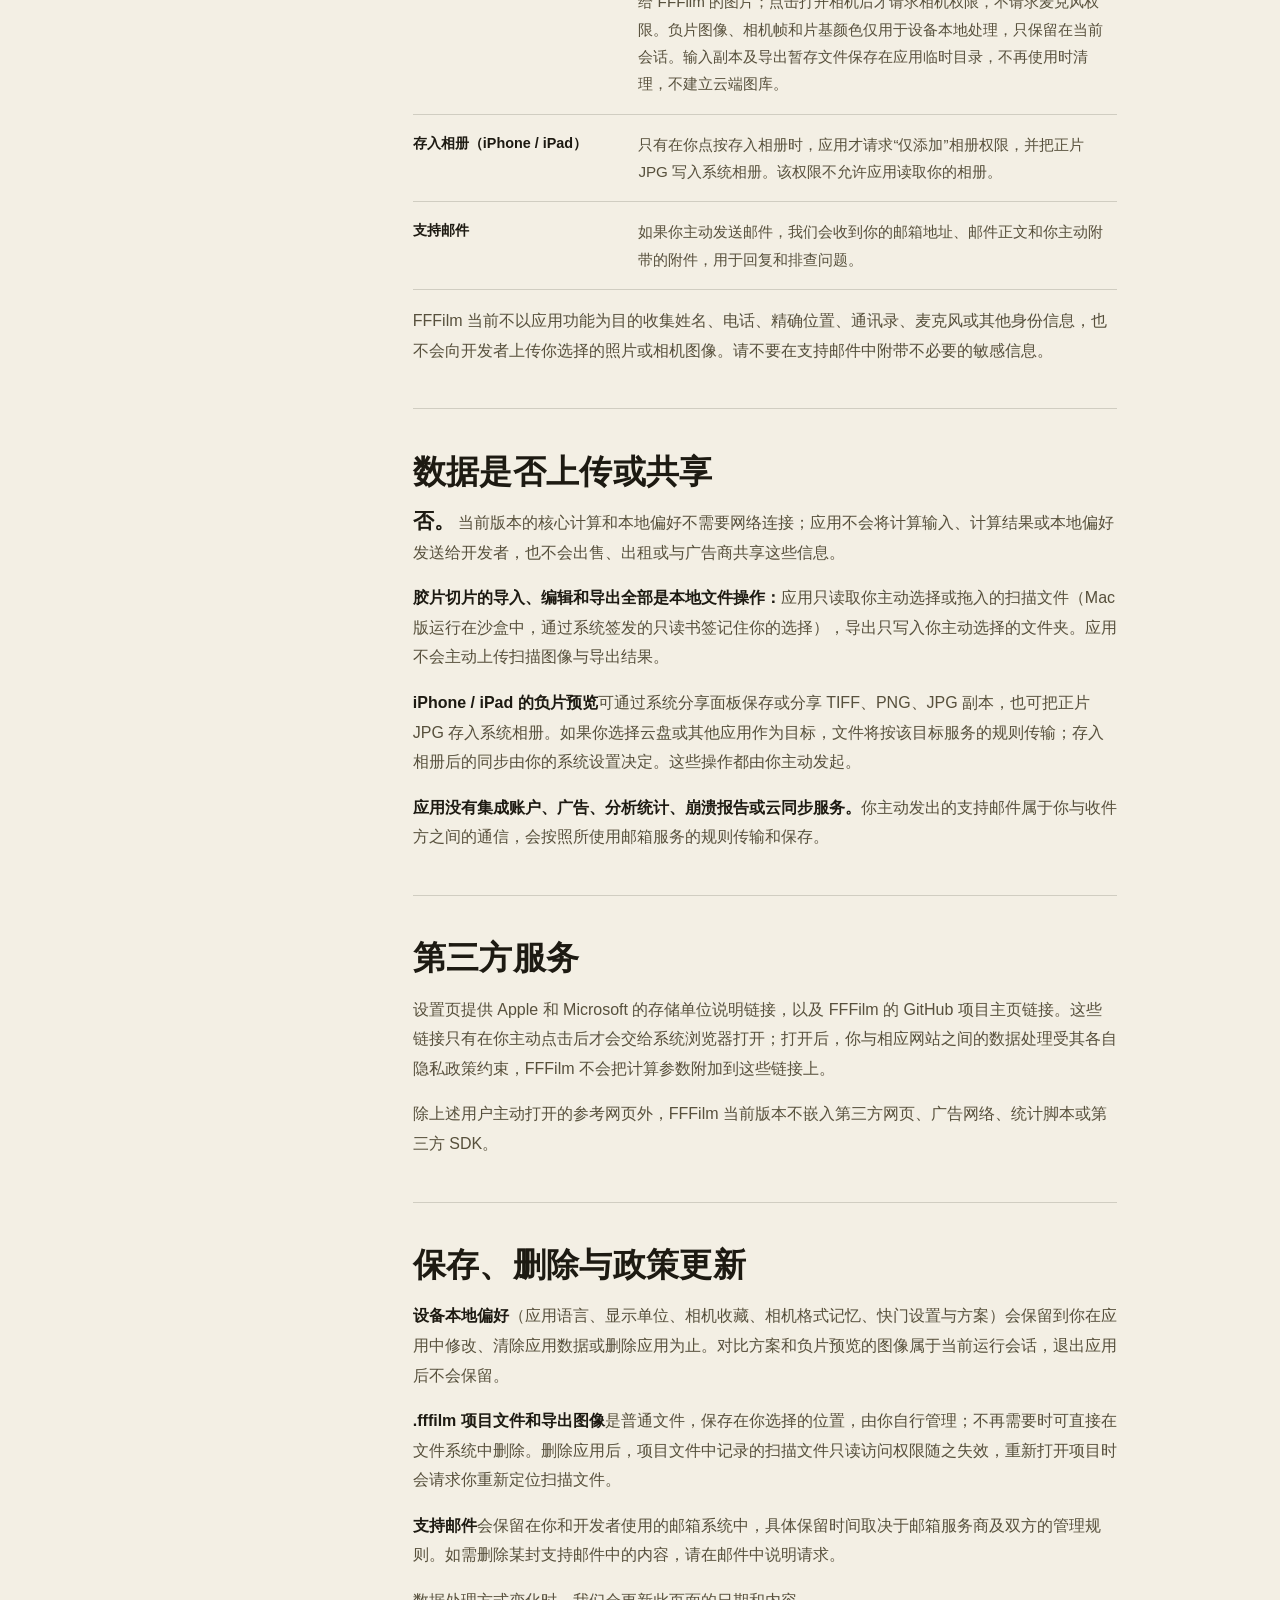
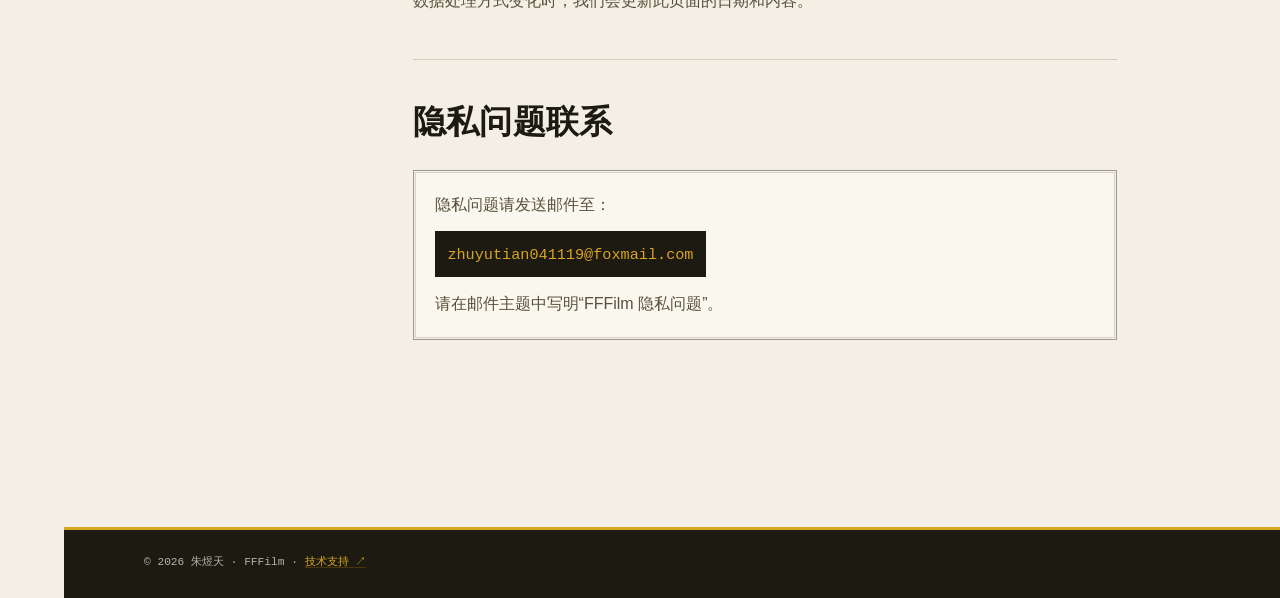
==== commit 5db1528c: "docs: remove decorative and redundant support site copy Drop film edge codes, section labels and sta" ====
--- a/support/privacy.html
+++ b/support/privacy.html
@@ -12,9 +12,7 @@
   </head>
   <body>
     <a class="skip-link" href="#main">跳到主要内容</a>
-    <aside class="rail" aria-hidden="true">
-      <span class="rail-code">FFFILM ▸ SAFETY FILM ▸ PRIVACY SHEET ▸ 5069</span>
-    </aside>
+    <aside class="rail" aria-hidden="true"></aside>
 
     <div class="page">
       <header class="site-header">
@@ -34,23 +32,19 @@
         <div class="wrap">
           <section class="title-block" aria-labelledby="page-title">
             <div class="title-copy">
-              <h1 id="page-title">隐私政策<span class="title-mark">。</span></h1>
-              <p class="lede">FFFilm 的核心计算在你的设备上完成。本页说明当前版本保存什么、不会上传什么，以及主动联系支持时会发生什么。</p>
+              <h1 id="page-title">隐私政策</h1>
+              <p class="lede">本页说明 FFFilm 当前版本保存什么、上传什么，以及联系支持时会发生什么。</p>
             </div>
-            <aside class="meta-block" aria-label="政策信息">
-              <p class="meta-head">DATA SHEET</p>
+            <aside class="meta-block" aria-label="页面信息">
               <dl>
-                <div><dt>DOCUMENT</dt><dd>PRIVACY POLICY</dd></div>
-                <div><dt>REV / DATE</dt><dd>2026.11.01</dd></div>
-                <div><dt>SCOPE</dt><dd>FFFilm APP</dd></div>
-                <div><dt>STATUS</dt><dd><span class="status-dot" aria-hidden="true"></span>IN EFFECT</dd></div>
+                <div><dt>更新日期</dt><dd>2026.11.01</dd></div>
+                <div><dt>适用范围</dt><dd>iPhone · iPad · Mac</dd></div>
               </dl>
             </aside>
           </section>
 
           <div class="content-layout">
             <aside class="section-index" aria-label="隐私政策章节">
-              <p class="index-label">INDEX</p>
               <ol>
                 <li><a href="#overview">概览</a></li>
                 <li><a href="#data">处理的数据</a></li>
@@ -63,20 +57,15 @@
 
             <article class="content">
               <section class="content-section" id="overview" aria-labelledby="overview-title">
-                <p class="section-label">01 / SCOPE</p>
                 <h2 id="overview-title">概览</h2>
-                <p>本隐私政策适用于 FFFilm 当前版本的 iPhone、iPad 和 Mac 应用，更新日期为 <strong>2026 年 11 月 1 日</strong>。</p>
-                <p>我们根据当前应用代码和已启用的系统能力整理本页。如果未来版本改变数据处理方式，我们会同步更新政策内容。</p>
                 <div class="callout">
-                  <p class="callout-label">NOTICE / 摘要</p>
-                  <p><strong>一句话结论：</strong>FFFilm 不要求账户，核心计算在本地完成，也不会把你的计算输入、本地偏好或胶片项目上传到开发者服务器。</p>
+                  <p>FFFilm 不要求账户，核心计算在本地完成，也不会把你的计算输入、本地偏好或胶片项目上传到开发者服务器。</p>
                 </div>
               </section>
 
               <section class="content-section" id="data" aria-labelledby="data-title">
-                <p class="section-label">02 / LOCAL DATA</p>
                 <h2 id="data-title">应用处理哪些数据</h2>
-                <p>FFFilm 处理的数据主要是你主动选择的计算参数和少量本地偏好。它们用于显示结果、恢复使用习惯，不用于识别你的身份。</p>
+                <p>这些数据只用于显示结果和恢复设置，不用于识别你的身份。</p>
                 <dl class="data-table">
                   <div class="data-row">
                     <dt>容量显示单位</dt>
@@ -124,39 +113,34 @@
               </section>
 
               <section class="content-section" id="sharing" aria-labelledby="sharing-title">
-                <p class="section-label">03 / TRANSFER</p>
                 <h2 id="sharing-title">数据是否上传或共享</h2>
                 <p><span class="verdict">否。</span>当前版本的核心计算和本地偏好不需要网络连接；应用不会将计算输入、计算结果或本地偏好发送给开发者，也不会出售、出租或与广告商共享这些信息。</p>
                 <p><strong>胶片切片的导入、编辑和导出全部是本地文件操作：</strong>应用只读取你主动选择或拖入的扫描文件（Mac 版运行在沙盒中，通过系统签发的只读书签记住你的选择），导出只写入你主动选择的文件夹。应用不会主动上传扫描图像与导出结果。</p>
                 <p><strong>iPhone / iPad 的负片预览</strong>可通过系统分享面板保存或分享 TIFF、PNG、JPG 副本，也可把正片 JPG 存入系统相册。如果你选择云盘或其他应用作为目标，文件将按该目标服务的规则传输；存入相册后的同步由你的系统设置决定。这些操作都由你主动发起。</p>
-                <p><strong>当前工程没有集成账户、广告、分析统计、崩溃报告或云同步服务。</strong>你主动发出的支持邮件属于你与收件方之间的通信，会按照所使用邮箱服务的规则传输和保存。</p>
+                <p><strong>应用没有集成账户、广告、分析统计、崩溃报告或云同步服务。</strong>你主动发出的支持邮件属于你与收件方之间的通信，会按照所使用邮箱服务的规则传输和保存。</p>
               </section>
 
               <section class="content-section" id="third-party" aria-labelledby="third-party-title">
-                <p class="section-label">04 / LINKS</p>
                 <h2 id="third-party-title">第三方服务</h2>
                 <p>设置页提供 Apple 和 Microsoft 的存储单位说明链接，以及 FFFilm 的 GitHub 项目主页链接。这些链接只有在你主动点击后才会交给系统浏览器打开；打开后，你与相应网站之间的数据处理受其各自隐私政策约束，FFFilm 不会把计算参数附加到这些链接上。</p>
                 <p>除上述用户主动打开的参考网页外，FFFilm 当前版本不嵌入第三方网页、广告网络、统计脚本或第三方 SDK。</p>
               </section>
 
               <section class="content-section" id="retention" aria-labelledby="retention-title">
-                <p class="section-label">05 / CONTROL</p>
                 <h2 id="retention-title">保存、删除与政策更新</h2>
                 <p><strong>设备本地偏好</strong>（应用语言、显示单位、相机收藏、相机格式记忆、快门设置与方案）会保留到你在应用中修改、清除应用数据或删除应用为止。对比方案和负片预览的图像属于当前运行会话，退出应用后不会保留。</p>
                 <p><strong>.fffilm 项目文件和导出图像</strong>是普通文件，保存在你选择的位置，由你自行管理；不再需要时可直接在文件系统中删除。删除应用后，项目文件中记录的扫描文件只读访问权限随之失效，重新打开项目时会请求你重新定位扫描文件。</p>
                 <p><strong>支持邮件</strong>会保留在你和开发者使用的邮箱系统中，具体保留时间取决于邮箱服务商及双方的管理规则。如需删除某封支持邮件中的内容，请在邮件中说明请求。</p>
-                <p>如果数据处理方式发生变化，我们会在此页面更新日期和内容；新版本的政策以发布时页面显示的版本为准。</p>
+                <p>数据处理方式变化时，我们会更新此页面的日期和内容。</p>
               </section>
 
               <section class="content-section" id="contact" aria-labelledby="contact-title">
-                <p class="section-label">06 / CONTACT</p>
                 <h2 id="contact-title">隐私问题联系</h2>
                 <!-- Keep the public support address synchronized with support.html. -->
                 <div class="contact-card">
-                  <p class="meta-head">CONTACT / 联系</p>
-                  <p>如果你对本政策或数据处理方式有疑问，请发送邮件至：</p>
+                  <p>隐私问题请发送邮件至：</p>
                   <p class="email-chip"><a href="mailto:zhuyutian041119@foxmail.com">zhuyutian041119@foxmail.com</a></p>
-                  <p>建议在邮件主题中写明“FFFilm 隐私问题”，以便快速分流。</p>
+                  <p>请在邮件主题中写明“FFFilm 隐私问题”。</p>
                 </div>
               </section>
             </article>
@@ -166,7 +150,6 @@
 
       <footer class="site-footer">
         <div class="wrap">
-          <p class="edge-code">▸ FFFILM ▸ SAFETY FILM ▸ PROCESSED 2026.11.01</p>
           <!-- 版权主体为朱煜天；FFFilm 保留为产品名称。 -->
           <p>© 2026 朱煜天 · FFFilm · <a href="support.html">技术支持 ↗</a></p>
         </div>
--- a/support/styles.css
+++ b/support/styles.css
@@ -1,7 +1,7 @@
 /* ============================================================
    FFFilm support — "film datasheet"
    The support site is set like a vintage film-stock datasheet:
-   warm paper, two-ink print (ink + edge-code amber), an
+   warm paper, two-ink print (ink + amber), an
    engineering title block, spec tables, and a 35mm sprocket
    rail as the signature element. Sharp geometry, printed feel.
    ============================================================ */
@@ -145,19 +145,6 @@
   right: 6px;
 }
 
-.rail-code {
-  position: absolute;
-  top: 50%;
-  left: 50%;
-  color: var(--amber-bright);
-  font-family: var(--font-mono);
-  font-size: 0.58rem;
-  letter-spacing: 0.22em;
-  white-space: nowrap;
-  writing-mode: vertical-rl;
-  transform: translate(-50%, -50%);
-}
-
 /* The page sheet sits right of the rail. */
 .page {
   margin-left: var(--page-lift);
@@ -292,10 +279,6 @@
   text-wrap: balance;
 }
 
-.title-mark {
-  color: var(--amber);
-}
-
 .lede {
   max-width: 36em;
   margin: 1.5rem 0 0;
@@ -310,20 +293,9 @@
   background: var(--paper-lift);
 }
 
-.meta-head {
-  margin: 0;
-  padding: 0.5rem 0.9rem;
-  background: var(--ink);
-  color: var(--paper);
-  font-family: var(--font-mono);
-  font-size: 0.62rem;
-  font-weight: 600;
-  letter-spacing: 0.22em;
-}
-
 .meta-block dl {
   margin: 0;
-  padding: 0.4rem 0.9rem 0.6rem;
+  padding: 0.3rem 0.9rem;
 }
 
 .meta-block dl > div {
@@ -356,15 +328,6 @@
   text-align: right;
 }
 
-.status-dot {
-  display: inline-block;
-  width: 0.5rem;
-  height: 0.5rem;
-  margin-right: 0.45rem;
-  background: var(--amber-bright);
-  box-shadow: 0 0 0 2px var(--amber-wash);
-}
-
 /* ------------------------------------------------------------
    Content layout
    ------------------------------------------------------------ */
@@ -382,15 +345,6 @@
   top: 5.6rem;
 }
 
-.index-label {
-  margin: 0 0 1rem;
-  color: var(--ink-3);
-  font-family: var(--font-mono);
-  font-size: 0.62rem;
-  font-weight: 600;
-  letter-spacing: 0.2em;
-}
-
 .section-index ol {
   margin: 0;
   padding: 0;
@@ -435,54 +389,16 @@
 }
 
 .content-section {
-  display: grid;
-  grid-template-columns: minmax(0, 1fr) auto;
-  column-gap: 1.5rem;
-  align-items: baseline;
   padding: 0 0 2.7rem;
   border-bottom: 1px solid var(--rule);
 }
 
-.content-section > * {
-  grid-column: 1 / -1;
-}
-
-.content-section > h2 {
-  grid-row: 1;
-  grid-column: 1;
-}
-
-.content-section > .section-label {
-  grid-row: 1;
-  grid-column: 2;
-  white-space: nowrap;
-}
-
 .content-section + .content-section {
   padding-top: 2.7rem;
 }
 
 .content-section:last-child {
   border-bottom: 0;
-}
-
-.section-label {
-  display: flex;
-  gap: 0.6rem;
-  align-items: center;
-  margin: 0;
-  color: var(--amber);
-  font-family: var(--font-mono);
-  font-size: 0.66rem;
-  font-weight: 600;
-  letter-spacing: 0.18em;
-}
-
-.section-label::before {
-  width: 0.5rem;
-  height: 0.5rem;
-  background: var(--amber-bright);
-  content: "";
 }
 
 h2 {
@@ -594,21 +510,8 @@
   margin-top: 1.1rem;
 }
 
-.callout-label {
-  margin: 0 0 0.4rem;
-  color: var(--amber-bright);
-  font-family: var(--font-mono);
-  font-size: 0.6rem;
-  font-weight: 700;
-  letter-spacing: 0.22em;
-}
-
 .callout p {
   margin: 0;
-  color: rgba(243, 239, 228, 0.86);
-}
-
-.callout strong {
   color: var(--paper-lift);
 }
 
@@ -689,13 +592,7 @@
   border: 1px solid var(--rule-strong);
   background: var(--paper-lift);
   box-shadow: inset 0 0 0 1px var(--paper), inset 0 0 0 2px var(--rule);
-}
-
-.contact-card .meta-head {
-  margin: 0;
-  padding: 1rem 1.3rem 0;
-  background: none;
-  color: var(--amber);
+  padding-top: 0.7rem;
 }
 
 .contact-card p {
@@ -761,7 +658,7 @@
 
 .frame-card {
   display: flex;
-  min-height: 11rem;
+  min-height: 8.5rem;
   flex-direction: column;
   padding: 1.3rem 1.4rem;
   background: var(--paper-lift);
@@ -777,17 +674,7 @@
   box-shadow: inset 0 0 0 1px var(--paper), inset 0 0 0 2px var(--amber-bright);
 }
 
-.frame-tag {
-  margin: 0;
-  color: var(--amber);
-  font-family: var(--font-mono);
-  font-size: 0.62rem;
-  font-weight: 700;
-  letter-spacing: 0.18em;
-}
-
 .frame-title {
-  margin-top: 0.7rem;
   font-family: var(--font-display);
   font-size: 1.7rem;
   font-weight: 700;
@@ -813,12 +700,8 @@
   transform: translate(3px, -3px);
 }
 
-.home-note {
-  margin: 3.2rem 0 0;
-}
-
-/* ------------------------------------------------------------
-   Footer — dark edge-code band, the bookend to the rail
+/* ------------------------------------------------------------
+   Footer — dark band, the bookend to the rail
    ------------------------------------------------------------ */
 
 .site-footer {
@@ -833,14 +716,6 @@
   justify-content: space-between;
   gap: 1.5rem;
   padding: 1.35rem 0 1.6rem;
-}
-
-.edge-code {
-  margin: 0;
-  color: var(--amber-bright);
-  font-family: var(--font-mono);
-  font-size: 0.64rem;
-  letter-spacing: 0.16em;
 }
 
 .site-footer p {
@@ -953,10 +828,6 @@
     bottom: 2px;
   }
 
-  .rail-code {
-    display: none;
-  }
-
   .title-block {
     grid-template-columns: 1fr;
     align-items: start;
@@ -1011,11 +882,6 @@
 
   .strip-inner {
     grid-template-columns: 1fr;
-  }
-
-  /* Headings need the full line here; the index already carries the numbers. */
-  .content .section-label {
-    display: none;
   }
 
   /* The datasheet folds to two columns so the first screen reaches the text. */
@@ -1087,10 +953,7 @@
   }
 
   /* Printers drop backgrounds, so dark-ground text returns to ink. */
-  .meta-head,
-  .callout-label,
   .callout p,
-  .callout strong,
   .email-chip a {
     color: var(--ink);
   }
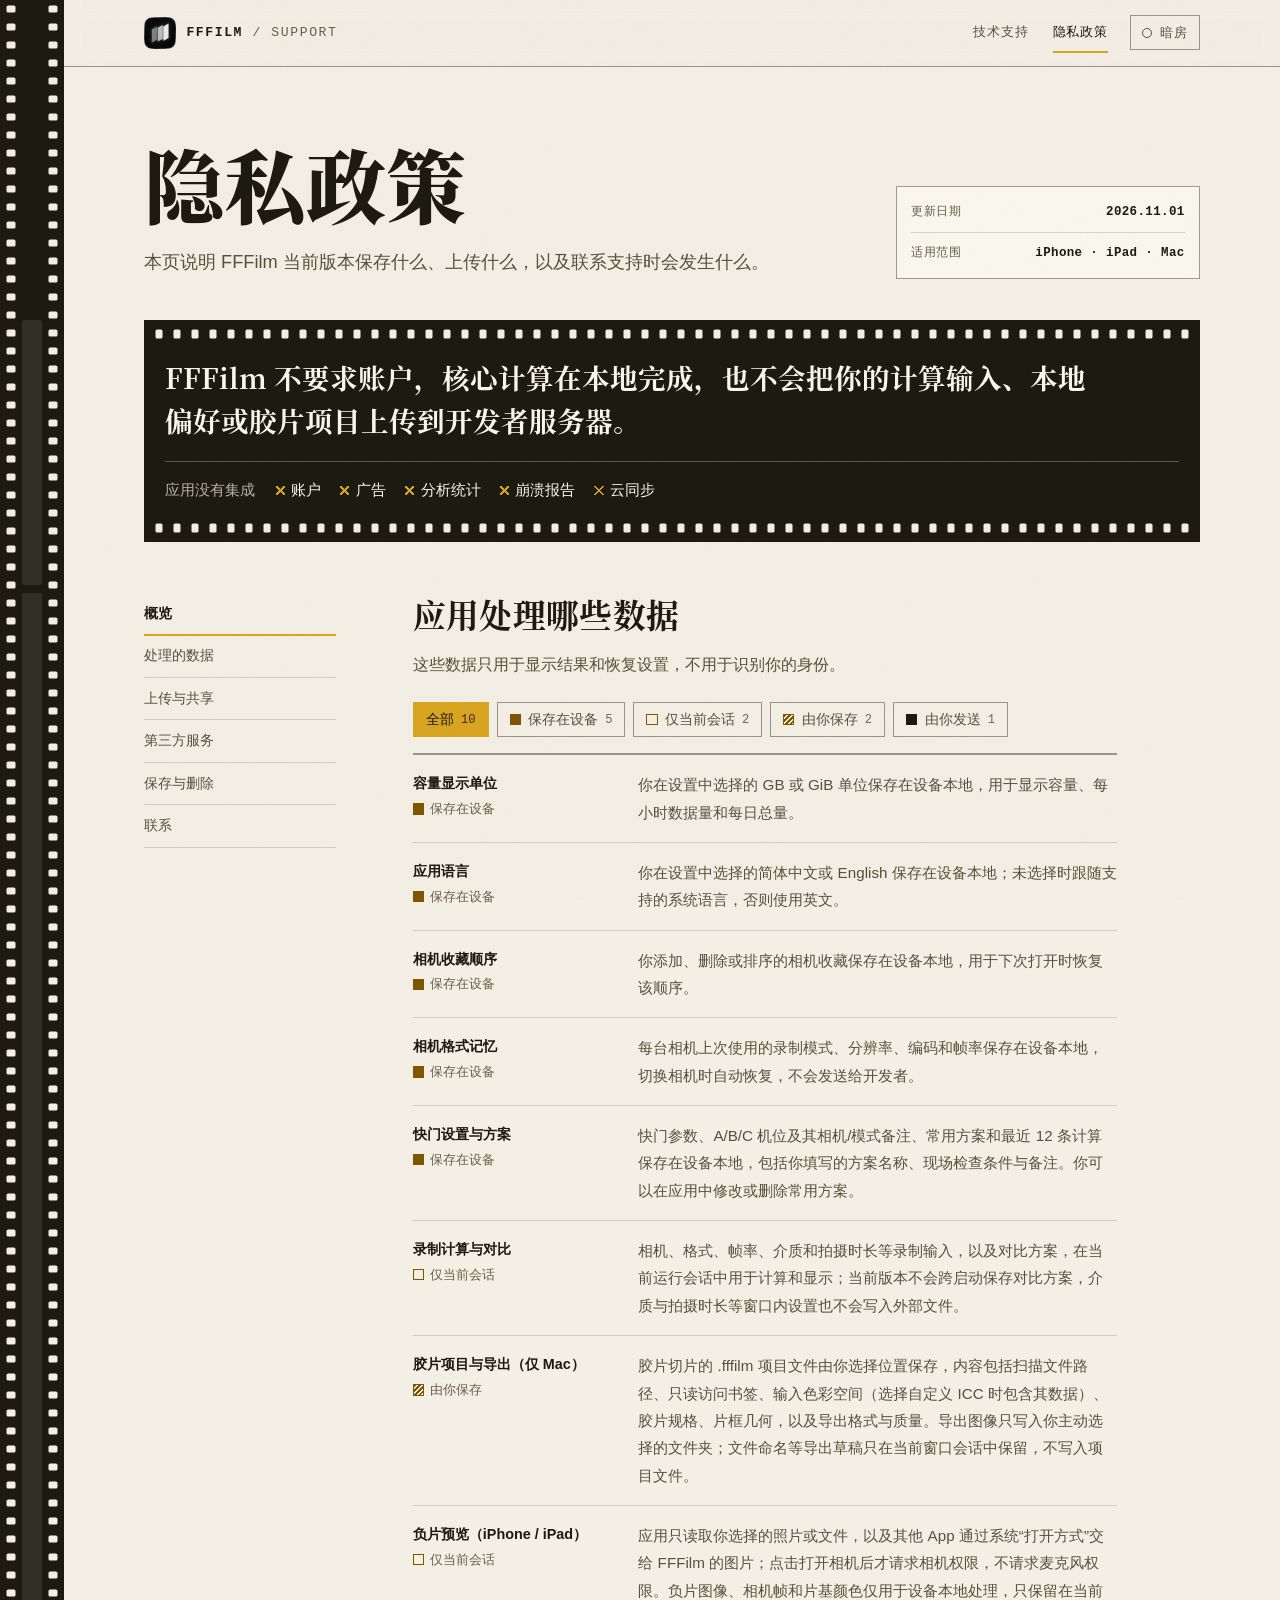
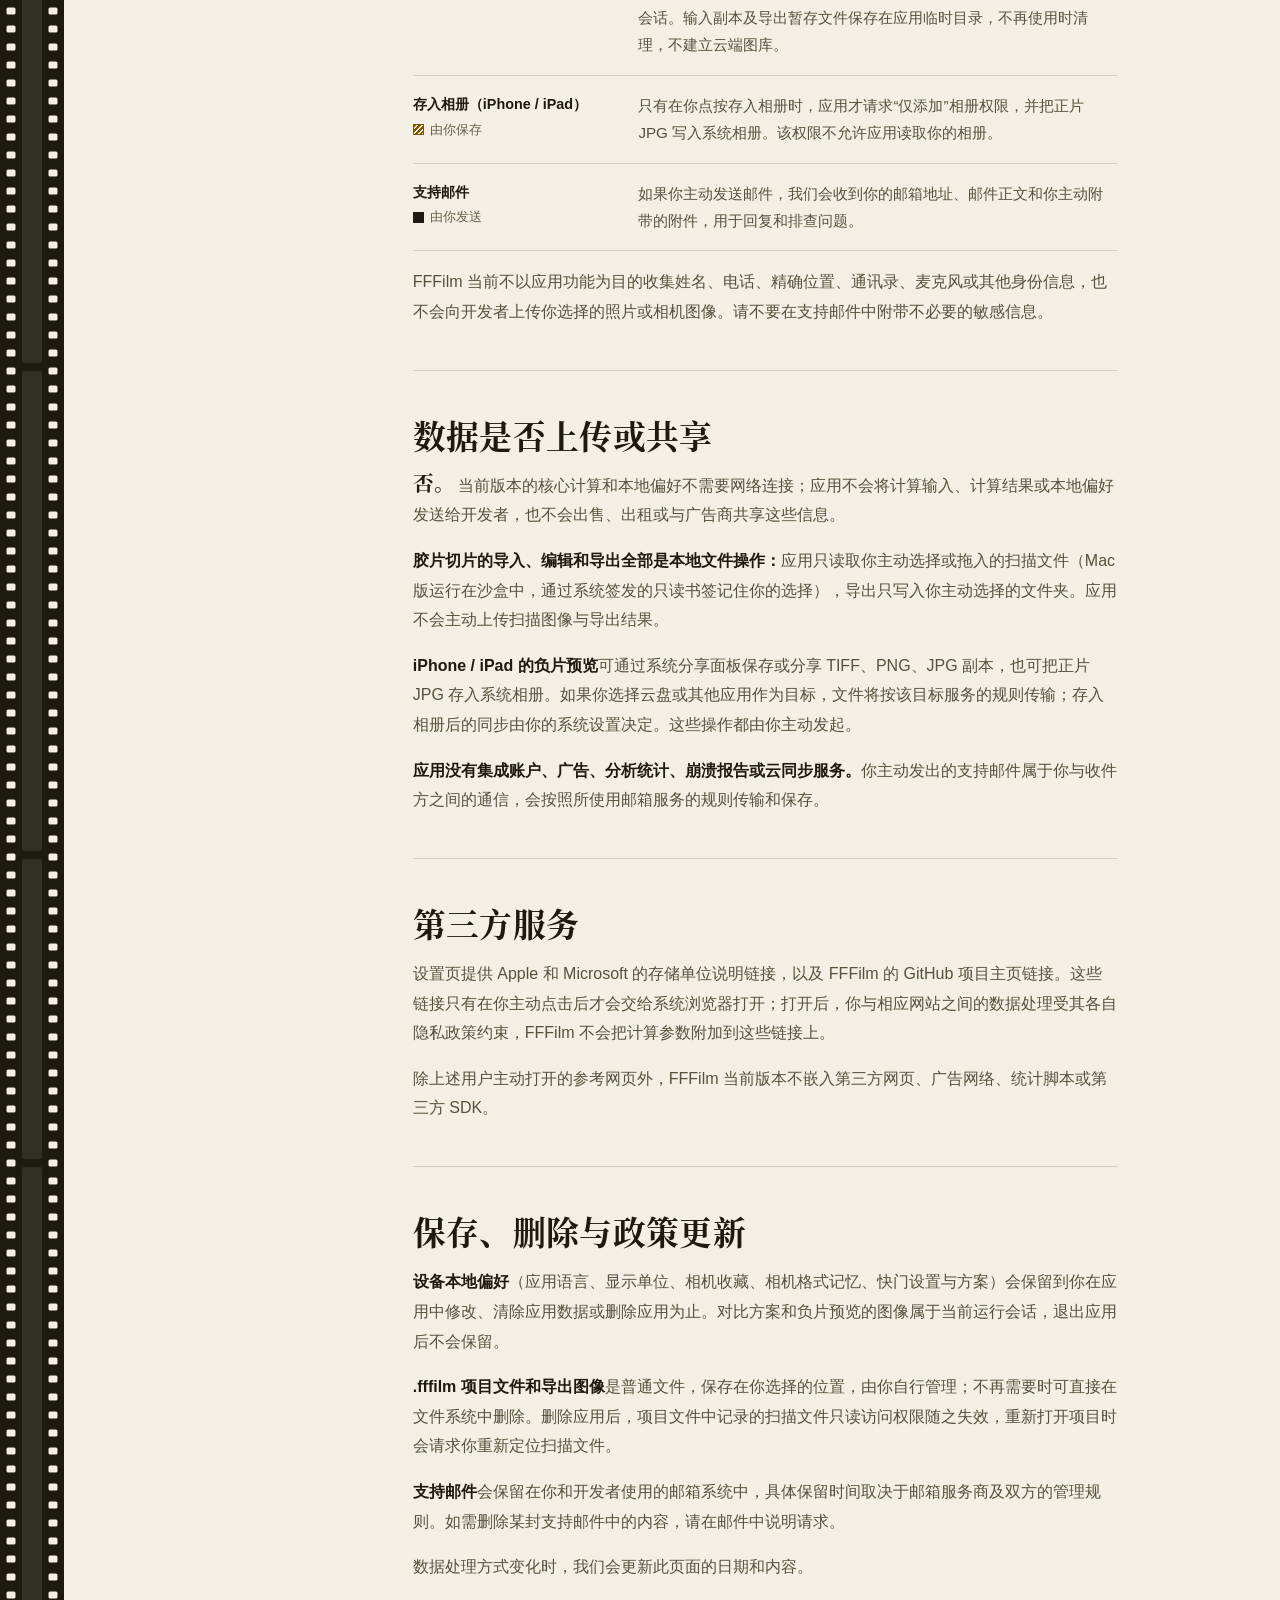
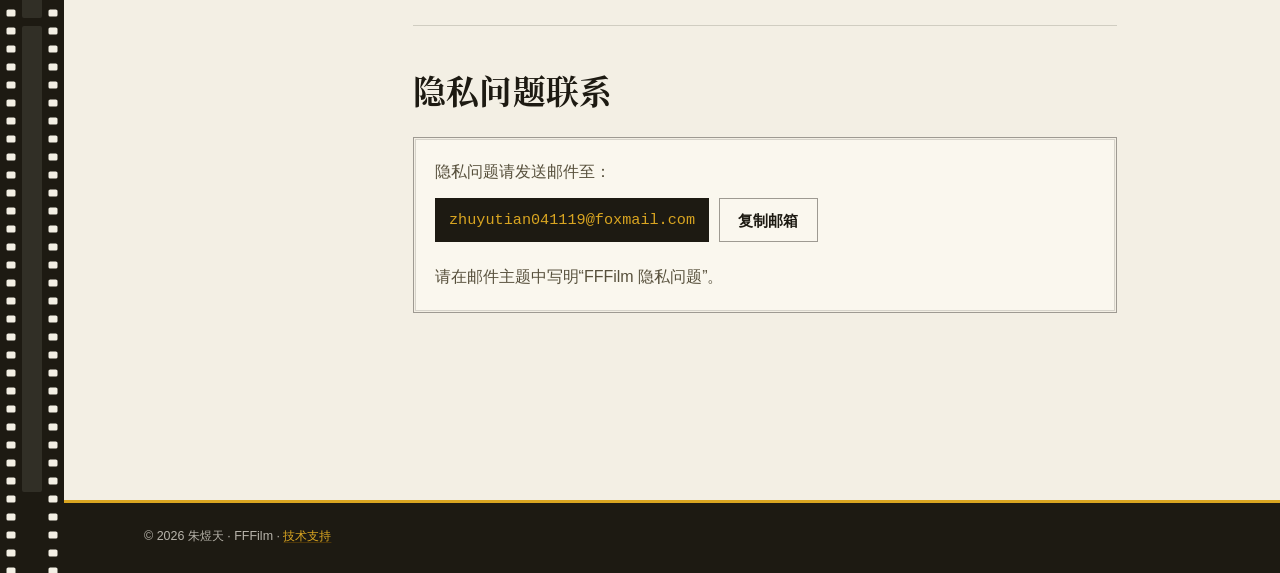
==== commit fa9de200: "feat: redesign support site around search, ledger and darkroom theme Give each page one dark strip t" ====
--- a/support/privacy.html
+++ b/support/privacy.html
@@ -3,11 +3,26 @@
   <head>
     <meta charset="utf-8">
     <meta name="viewport" content="width=device-width, initial-scale=1">
+    <meta name="color-scheme" content="light dark">
     <meta name="theme-color" content="#f3efe4">
     <meta name="description" content="FFFilm 隐私政策：说明应用在设备本地保存的数据，以及支持邮件的处理方式。">
     <title>隐私政策 · FFFilm</title>
-    <link rel="icon" href="favicon.svg" type="image/svg+xml">
+    <link rel="icon" type="image/png" sizes="32x32" href="icons/favicon-32.png">
+    <link rel="icon" type="image/png" sizes="64x64" href="icons/favicon-64.png">
+    <link rel="icon" type="image/png" sizes="192x192" href="icons/icon-192.png">
+    <link rel="apple-touch-icon" sizes="180x180" href="icons/apple-touch-icon.png">
+    <link rel="preload" href="fonts/display-700.woff2" as="font" type="font/woff2" crossorigin>
     <link rel="stylesheet" href="styles.css">
+    <!-- Runs before first paint so the theme never flashes and script-only controls keep their space. -->
+    <script>
+      (function (root) {
+        root.dataset.js = "";
+        try {
+          var theme = localStorage.getItem("fffilm-theme");
+          if (theme) root.dataset.theme = theme;
+        } catch (_) {}
+      })(document.documentElement);
+    </script>
     <script src="site.js" defer></script>
   </head>
   <body>
@@ -18,13 +33,19 @@
       <header class="site-header">
         <div class="wrap">
           <a class="brand" href="index.html" aria-label="FFFilm 支持首页">
-            <span class="brand-chip" aria-hidden="true">F</span>
+            <img class="brand-mark" src="icons/brand-mark.png" alt="" width="32" height="32">
             <span class="brand-name">FFFilm <em>/ support</em></span>
           </a>
-          <nav class="site-nav" aria-label="主要导航">
-            <a href="support.html">技术支持</a>
-            <a href="privacy.html" aria-current="page">隐私政策</a>
-          </nav>
+          <div class="site-tools">
+            <nav class="site-nav" aria-label="主要导航">
+              <a href="support.html">技术支持</a>
+              <a href="privacy.html" aria-current="page">隐私政策</a>
+            </nav>
+            <button class="theme-toggle needs-js" type="button" aria-pressed="false" aria-label="暗房模式">
+              <span class="theme-lamp" aria-hidden="true"></span>
+              <span class="theme-label" aria-hidden="true">暗房</span>
+            </button>
+          </div>
         </div>
       </header>
 
@@ -43,6 +64,21 @@
             </aside>
           </section>
 
+          <section class="strip verdict-strip" id="overview" aria-labelledby="overview-title">
+            <h2 class="sr-only" id="overview-title">概览</h2>
+            <p class="strip-statement">FFFilm 不要求账户，核心计算在本地完成，也不会把你的计算输入、本地偏好或胶片项目上传到开发者服务器。</p>
+            <div class="absent">
+              <p id="absent-title">应用没有集成</p>
+              <ul aria-labelledby="absent-title">
+                <li>账户</li>
+                <li>广告</li>
+                <li>分析统计</li>
+                <li>崩溃报告</li>
+                <li>云同步</li>
+              </ul>
+            </div>
+          </section>
+
           <div class="content-layout">
             <aside class="section-index" aria-label="隐私政策章节">
               <ol>
@@ -56,56 +92,58 @@
             </aside>
 
             <article class="content">
-              <section class="content-section" id="overview" aria-labelledby="overview-title">
-                <h2 id="overview-title">概览</h2>
-                <div class="callout">
-                  <p>FFFilm 不要求账户，核心计算在本地完成，也不会把你的计算输入、本地偏好或胶片项目上传到开发者服务器。</p>
-                </div>
-              </section>
-
               <section class="content-section" id="data" aria-labelledby="data-title">
                 <h2 id="data-title">应用处理哪些数据</h2>
                 <p>这些数据只用于显示结果和恢复设置，不用于识别你的身份。</p>
-                <dl class="data-table">
-                  <div class="data-row">
-                    <dt>容量显示单位</dt>
+
+                <div class="chips chips-ledger needs-js" role="group" aria-label="按数据去向筛选">
+                  <button class="chip" type="button" data-filter="all" aria-pressed="true">全部</button>
+                  <button class="chip" type="button" data-filter="device" aria-pressed="false"><span class="swatch swatch-device" aria-hidden="true"></span>保存在设备</button>
+                  <button class="chip" type="button" data-filter="session" aria-pressed="false"><span class="swatch swatch-session" aria-hidden="true"></span>仅当前会话</button>
+                  <button class="chip" type="button" data-filter="saved" aria-pressed="false"><span class="swatch swatch-saved" aria-hidden="true"></span>由你保存</button>
+                  <button class="chip" type="button" data-filter="sent" aria-pressed="false"><span class="swatch swatch-sent" aria-hidden="true"></span>由你发送</button>
+                </div>
+
+                <dl class="data-table ledger">
+                  <div class="data-row" data-topics="device">
+                    <dt>容量显示单位<span class="lane"><span class="swatch swatch-device" aria-hidden="true"></span>保存在设备</span></dt>
                     <dd>你在设置中选择的 GB 或 GiB 单位保存在设备本地，用于显示容量、每小时数据量和每日总量。</dd>
                   </div>
-                  <div class="data-row">
-                    <dt>应用语言</dt>
+                  <div class="data-row" data-topics="device">
+                    <dt>应用语言<span class="lane"><span class="swatch swatch-device" aria-hidden="true"></span>保存在设备</span></dt>
                     <dd>你在设置中选择的简体中文或 English 保存在设备本地；未选择时跟随支持的系统语言，否则使用英文。</dd>
                   </div>
-                  <div class="data-row">
-                    <dt>相机收藏顺序</dt>
+                  <div class="data-row" data-topics="device">
+                    <dt>相机收藏顺序<span class="lane"><span class="swatch swatch-device" aria-hidden="true"></span>保存在设备</span></dt>
                     <dd>你添加、删除或排序的相机收藏保存在设备本地，用于下次打开时恢复该顺序。</dd>
                   </div>
-                  <div class="data-row">
-                    <dt>相机格式记忆</dt>
+                  <div class="data-row" data-topics="device">
+                    <dt>相机格式记忆<span class="lane"><span class="swatch swatch-device" aria-hidden="true"></span>保存在设备</span></dt>
                     <dd>每台相机上次使用的录制模式、分辨率、编码和帧率保存在设备本地，切换相机时自动恢复，不会发送给开发者。</dd>
                   </div>
-                  <div class="data-row">
-                    <dt>快门设置与方案</dt>
+                  <div class="data-row" data-topics="device">
+                    <dt>快门设置与方案<span class="lane"><span class="swatch swatch-device" aria-hidden="true"></span>保存在设备</span></dt>
                     <dd>快门参数、A/B/C 机位及其相机/模式备注、常用方案和最近 12 条计算保存在设备本地，包括你填写的方案名称、现场检查条件与备注。你可以在应用中修改或删除常用方案。</dd>
                   </div>
-                  <div class="data-row">
-                    <dt>录制计算与对比</dt>
+                  <div class="data-row" data-topics="session">
+                    <dt>录制计算与对比<span class="lane"><span class="swatch swatch-session" aria-hidden="true"></span>仅当前会话</span></dt>
                     <dd>相机、格式、帧率、介质和拍摄时长等录制输入，以及对比方案，在当前运行会话中用于计算和显示；当前版本不会跨启动保存对比方案，介质与拍摄时长等窗口内设置也不会写入外部文件。</dd>
                   </div>
-                  <div class="data-row">
-                    <dt>胶片项目与导出（仅 Mac）</dt>
+                  <div class="data-row" data-topics="saved">
+                    <dt>胶片项目与导出（仅 Mac）<span class="lane"><span class="swatch swatch-saved" aria-hidden="true"></span>由你保存</span></dt>
                     <dd>胶片切片的 .fffilm 项目文件由你选择位置保存，内容包括扫描文件路径、只读访问书签、输入色彩空间（选择自定义 ICC 时包含其数据）、胶片规格、片框几何，以及导出格式与质量。导出图像只写入你主动选择的文件夹；文件命名等导出草稿只在当前窗口会话中保留，不写入项目文件。</dd>
                   </div>
                   <!-- Negative preview only accesses user-selected images and an explicitly authorized camera. -->
-                  <div class="data-row">
-                    <dt>负片预览（iPhone / iPad）</dt>
+                  <div class="data-row" data-topics="session">
+                    <dt>负片预览（iPhone / iPad）<span class="lane"><span class="swatch swatch-session" aria-hidden="true"></span>仅当前会话</span></dt>
                     <dd>应用只读取你选择的照片或文件，以及其他 App 通过系统“打开方式”交给 FFFilm 的图片；点击打开相机后才请求相机权限，不请求麦克风权限。负片图像、相机帧和片基颜色仅用于设备本地处理，只保留在当前会话。输入副本及导出暂存文件保存在应用临时目录，不再使用时清理，不建立云端图库。</dd>
                   </div>
-                  <div class="data-row">
-                    <dt>存入相册（iPhone / iPad）</dt>
+                  <div class="data-row" data-topics="saved">
+                    <dt>存入相册（iPhone / iPad）<span class="lane"><span class="swatch swatch-saved" aria-hidden="true"></span>由你保存</span></dt>
                     <dd>只有在你点按存入相册时，应用才请求“仅添加”相册权限，并把正片 JPG 写入系统相册。该权限不允许应用读取你的相册。</dd>
                   </div>
-                  <div class="data-row">
-                    <dt>支持邮件</dt>
+                  <div class="data-row" data-topics="sent">
+                    <dt>支持邮件<span class="lane"><span class="swatch swatch-sent" aria-hidden="true"></span>由你发送</span></dt>
                     <dd>如果你主动发送邮件，我们会收到你的邮箱地址、邮件正文和你主动附带的附件，用于回复和排查问题。</dd>
                   </div>
                 </dl>
@@ -139,7 +177,10 @@
                 <!-- Keep the public support address synchronized with support.html. -->
                 <div class="contact-card">
                   <p>隐私问题请发送邮件至：</p>
-                  <p class="email-chip"><a href="mailto:zhuyutian041119@foxmail.com">zhuyutian041119@foxmail.com</a></p>
+                  <div class="contact-actions">
+                    <p class="email-chip"><a href="mailto:zhuyutian041119@foxmail.com?subject=FFFilm%20%E9%9A%90%E7%A7%81%E9%97%AE%E9%A2%98">zhuyutian041119@foxmail.com</a></p>
+                    <button class="button button-quiet needs-js" type="button" data-copy="zhuyutian041119@foxmail.com">复制邮箱</button>
+                  </div>
                   <p>请在邮件主题中写明“FFFilm 隐私问题”。</p>
                 </div>
               </section>
@@ -151,7 +192,7 @@
       <footer class="site-footer">
         <div class="wrap">
           <!-- 版权主体为朱煜天；FFFilm 保留为产品名称。 -->
-          <p>© 2026 朱煜天 · FFFilm · <a href="support.html">技术支持 ↗</a></p>
+          <p>© 2026 朱煜天 · FFFilm · <a href="support.html">技术支持</a></p>
         </div>
       </footer>
     </div>
--- a/support/styles.css
+++ b/support/styles.css
@@ -4,7 +4,34 @@
    warm paper, two-ink print (ink + amber), an
    engineering title block, spec tables, and a 35mm sprocket
    rail as the signature element. Sharp geometry, printed feel.
+
+   One rule holds the pages together: each page runs exactly one
+   dark strip of film, and that strip carries the page's point —
+   the destinations, the search, or the policy's conclusion.
+
+   The dark theme is the darkroom: the sheet goes black, the film
+   shows its orange base, and amber is the safelight.
    ============================================================ */
+
+/* Noto Serif SC (SIL OFL 1.1), subset to the glyphs set in display type.
+   iOS does not preinstall a Chinese serif, so headings fall back to sans
+   without it. A new heading character outside the subset falls back to
+   the next face in --font-display until the subset is regenerated. */
+@font-face {
+  font-family: "FFFilm Display";
+  font-style: normal;
+  font-weight: 700;
+  font-display: swap;
+  src: url("fonts/display-700.woff2") format("woff2");
+}
+
+@font-face {
+  font-family: "FFFilm Display";
+  font-style: normal;
+  font-weight: 900;
+  font-display: swap;
+  src: url("fonts/display-900.woff2") format("woff2");
+}
 
 :root {
   color-scheme: light;
@@ -20,13 +47,77 @@
   --amber-wash: rgba(217, 165, 33, 0.16);
   --rule: rgba(29, 26, 18, 0.16);
   --rule-strong: rgba(29, 26, 18, 0.42);
+  --film: #1d1a12;
+  --on-film: #faf7ee;
+  --on-film-2: rgba(243, 239, 228, 0.72);
+  --on-film-rule: rgba(243, 239, 228, 0.28);
+  --film-amber: #d9a521;
+  --on-amber: #1d1a12;
+  --focus: #7f5600;
+  --grain: 0.05;
+  --grain-blend: multiply;
   --page-lift: 64px; /* width of the sprocket rail */
-  /* 35mm perforations: rounded rectangles punched through to the paper. */
-  --perf-v: url("data:image/svg+xml,%3Csvg xmlns='http://www.w3.org/2000/svg' width='12' height='16'%3E%3Crect x='1.5' y='4.5' width='9' height='7' rx='1.6' fill='%23f3efe4'/%3E%3C/svg%3E");
-  --perf-h: url("data:image/svg+xml,%3Csvg xmlns='http://www.w3.org/2000/svg' width='16' height='12'%3E%3Crect x='4.5' y='1.5' width='7' height='9' rx='1.6' fill='%23f3efe4'/%3E%3C/svg%3E");
-  --font-display: "Songti SC", "Noto Serif SC", "SimSun", "Source Han Serif SC", serif;
+  /* 35mm perforations: masks punched through the film to the sheet behind. */
+  --perf-v: url("data:image/svg+xml,%3Csvg xmlns='http://www.w3.org/2000/svg' width='12' height='18'%3E%3Crect x='1.5' y='5.5' width='9' height='7' rx='1.6'/%3E%3C/svg%3E");
+  --perf-h: url("data:image/svg+xml,%3Csvg xmlns='http://www.w3.org/2000/svg' width='18' height='12'%3E%3Crect x='5.5' y='1.5' width='7' height='9' rx='1.6'/%3E%3C/svg%3E");
+  --font-display: "FFFilm Display", "Songti SC", "Noto Serif SC", "SimSun", "Source Han Serif SC", serif;
   --font-body: -apple-system, BlinkMacSystemFont, "PingFang SC", "Hiragino Sans GB", "Microsoft YaHei", "Segoe UI", sans-serif;
   --font-mono: ui-monospace, "SF Mono", SFMono-Regular, Menlo, Consolas, "Courier New", monospace;
+  --ease-out: cubic-bezier(0.16, 1, 0.3, 1);
+  interpolate-size: allow-keywords;
+}
+
+/* Screen-only, so a printed policy stays dark ink on white in either theme. */
+@media screen and (prefers-color-scheme: dark) {
+  :root:not([data-theme="light"]) {
+    color-scheme: dark;
+    --paper: #14110b;
+    --paper-deep: #1d1810;
+    --paper-lift: #1c1810;
+    --ink: #f0e9d8;
+    --ink-2: #c6bba2;
+    --ink-3: #a99d83;
+    --amber: #e3b13c;
+    --amber-deep: #f1d083;
+    --amber-bright: #e3b13c;
+    --amber-wash: rgba(227, 177, 60, 0.14);
+    --rule: rgba(240, 233, 216, 0.14);
+    --rule-strong: rgba(240, 233, 216, 0.36);
+    --film: #33210e;
+    --on-film: #f8ecd2;
+    --on-film-2: rgba(248, 236, 210, 0.76);
+    --on-film-rule: rgba(248, 236, 210, 0.3);
+    --film-amber: #e9bb4d;
+    --focus: #e3b13c;
+    --grain: 0.06;
+    --grain-blend: screen;
+  }
+}
+
+@media screen {
+  :root[data-theme="dark"] {
+    color-scheme: dark;
+    --paper: #14110b;
+    --paper-deep: #1d1810;
+    --paper-lift: #1c1810;
+    --ink: #f0e9d8;
+    --ink-2: #c6bba2;
+    --ink-3: #a99d83;
+    --amber: #e3b13c;
+    --amber-deep: #f1d083;
+    --amber-bright: #e3b13c;
+    --amber-wash: rgba(227, 177, 60, 0.14);
+    --rule: rgba(240, 233, 216, 0.14);
+    --rule-strong: rgba(240, 233, 216, 0.36);
+    --film: #33210e;
+    --on-film: #f8ecd2;
+    --on-film-2: rgba(248, 236, 210, 0.76);
+    --on-film-rule: rgba(248, 236, 210, 0.3);
+    --film-amber: #e9bb4d;
+    --focus: #e3b13c;
+    --grain: 0.06;
+    --grain-blend: screen;
+  }
 }
 
 * {
@@ -35,13 +126,18 @@
 
 html {
   background: var(--paper);
-  scroll-behavior: smooth;
   scroll-padding-top: 5rem;
   scrollbar-color: var(--ink-3) var(--paper-deep);
 }
 
+/* A short page still fills the window, so the rail and footer reach its foot. */
 body {
+  position: relative;
+  display: flex;
+  min-height: 100vh;
+  min-height: 100dvh;
   min-width: 320px;
+  flex-direction: column;
   margin: 0;
   background: var(--paper);
   color: var(--ink);
@@ -58,14 +154,31 @@
   inset: 0;
   pointer-events: none;
   content: "";
-  opacity: 0.05;
-  mix-blend-mode: multiply;
+  opacity: var(--grain);
+  mix-blend-mode: var(--grain-blend);
   background-image: url("data:image/svg+xml,%3Csvg xmlns='http://www.w3.org/2000/svg' width='300' height='300'%3E%3Cfilter id='g'%3E%3CfeTurbulence type='fractalNoise' baseFrequency='0.72' numOctaves='2' stitchTiles='stitch'/%3E%3CfeColorMatrix type='saturate' values='0'/%3E%3C/filter%3E%3Crect width='300' height='300' filter='url(%23g)'/%3E%3C/svg%3E");
 }
 
 ::selection {
-  color: var(--ink);
+  color: var(--on-amber);
   background: #e7c063;
+}
+
+/* Script-only controls never appear when they would do nothing. */
+html:not([data-js]) .needs-js,
+html[data-js] .no-script {
+  display: none;
+}
+
+.sr-only {
+  position: absolute;
+  width: 1px;
+  height: 1px;
+  margin: -1px;
+  padding: 0;
+  overflow: hidden;
+  clip-path: inset(50%);
+  white-space: nowrap;
 }
 
 a {
@@ -73,7 +186,7 @@
   text-decoration: underline;
   text-decoration-thickness: 1px;
   text-underline-offset: 0.18em;
-  text-decoration-color: rgba(127, 86, 0, 0.45);
+  text-decoration-color: color-mix(in srgb, var(--amber) 45%, transparent);
   transition: color 140ms ease, background-color 140ms ease;
 }
 
@@ -83,10 +196,16 @@
 }
 
 a:focus-visible,
+button:focus-visible,
 summary:focus-visible,
 .skip-link:focus-visible {
-  outline: 2px solid var(--amber);
+  outline: 2px solid var(--focus);
   outline-offset: 3px;
+}
+
+button {
+  font: inherit;
+  cursor: pointer;
 }
 
 .skip-link {
@@ -97,9 +216,7 @@
   padding: 0.55rem 0.9rem;
   color: var(--paper);
   background: var(--ink);
-  font-family: var(--font-mono);
-  font-size: 0.72rem;
-  letter-spacing: 0.08em;
+  font-size: 0.8rem;
   text-decoration: none;
   transform: translateY(-220%);
 }
@@ -110,18 +227,22 @@
 
 /* ------------------------------------------------------------
    Signature: the 35mm sprocket rail.
-   Dark film running down the left edge of the sheet, perfora-
-   tions punched through to the paper, edge codes in amber.
+   Dark film running the full length of the document, so the
+   perforations travel with the page as you scroll. The script
+   lays one frame per section down its centre; each exposes up
+   to the reading line, which makes the page read like film
+   pulled through a gate.
    ------------------------------------------------------------ */
 
 .rail {
-  position: fixed;
+  position: absolute;
   z-index: 40;
   top: 0;
   bottom: 0;
   left: 0;
   width: var(--page-lift);
-  background: var(--ink);
+  overflow: hidden;
+  background: var(--film);
 }
 
 .rail::before,
@@ -131,23 +252,49 @@
   top: 0;
   bottom: 0;
   width: 12px;
-  background-image: var(--perf-v);
-  background-size: 12px 16px;
-  background-repeat: repeat-y;
-  background-position: center top;
+  background: var(--paper);
+  -webkit-mask: var(--perf-v) center top / 12px 18px repeat-y;
+  mask: var(--perf-v) center top / 12px 18px repeat-y;
 }
 
 .rail::before {
-  left: 6px;
+  left: 5px;
 }
 
 .rail::after {
-  right: 6px;
+  right: 5px;
+}
+
+.rail-frame {
+  position: absolute;
+  right: 22px;
+  left: 22px;
+  overflow: hidden;
+  border-radius: 2px;
+  background: color-mix(in srgb, var(--on-film) 9%, transparent);
+}
+
+.rail-frame::after {
+  position: absolute;
+  inset: 0;
+  background: var(--film-amber);
+  content: "";
+  opacity: 0.82;
+  transform: scaleY(var(--read, 0));
+  transform-origin: top;
 }
 
 /* The page sheet sits right of the rail. */
 .page {
+  display: flex;
+  min-width: 0;
+  flex: 1;
+  flex-direction: column;
   margin-left: var(--page-lift);
+}
+
+main {
+  flex: 1;
 }
 
 .wrap {
@@ -163,7 +310,7 @@
   position: sticky;
   top: 0;
   z-index: 30;
-  background: rgba(243, 239, 228, 0.94);
+  background: color-mix(in srgb, var(--paper) 94%, transparent);
   -webkit-backdrop-filter: blur(8px);
   backdrop-filter: blur(8px);
   border-bottom: 1px solid var(--rule-strong);
@@ -171,6 +318,7 @@
 
 .site-header .wrap {
   display: flex;
+  gap: 1rem;
   align-items: center;
   justify-content: space-between;
   min-height: 4.1rem;
@@ -185,19 +333,14 @@
 }
 
 .brand:hover {
+  color: var(--ink);
   background: none;
 }
 
-.brand-chip {
-  display: grid;
-  width: 1.9rem;
-  height: 1.9rem;
-  place-items: center;
-  background: var(--amber-bright);
-  color: var(--ink);
-  font-family: var(--font-mono);
-  font-size: 0.9rem;
-  font-weight: 700;
+.brand-mark {
+  display: block;
+  width: 2rem;
+  height: 2rem;
 }
 
 .brand-name {
@@ -206,6 +349,7 @@
   font-weight: 700;
   letter-spacing: 0.12em;
   text-transform: uppercase;
+  white-space: nowrap;
 }
 
 .brand-name em {
@@ -214,12 +358,17 @@
   font-weight: 400;
 }
 
+.site-tools {
+  display: flex;
+  gap: 1.4rem;
+  align-items: center;
+}
+
 .site-nav {
   display: flex;
-  gap: 1.6rem;
-  font-family: var(--font-mono);
-  font-size: 0.74rem;
-  letter-spacing: 0.1em;
+  gap: 1.5rem;
+  font-size: 0.84rem;
+  letter-spacing: 0.06em;
 }
 
 .site-nav a {
@@ -227,6 +376,7 @@
   padding: 0.35rem 0;
   color: var(--ink-2);
   text-decoration: none;
+  white-space: nowrap;
 }
 
 .site-nav a::after {
@@ -256,6 +406,40 @@
   color: var(--ink);
 }
 
+/* The safelight switch: the lamp is lit while the room is dark. */
+.theme-toggle {
+  display: inline-flex;
+  gap: 0.5rem;
+  align-items: center;
+  min-height: 2.2rem;
+  padding: 0 0.7rem;
+  color: var(--ink-2);
+  background: none;
+  border: 1px solid var(--rule-strong);
+  font-size: 0.8rem;
+  letter-spacing: 0.06em;
+  transition: color 140ms ease, border-color 140ms ease;
+}
+
+.theme-toggle:hover {
+  color: var(--ink);
+  border-color: var(--ink-2);
+}
+
+.theme-lamp {
+  width: 0.62rem;
+  height: 0.62rem;
+  border: 1.5px solid currentColor;
+  border-radius: 50%;
+  transition: background-color 200ms ease, box-shadow 200ms ease, border-color 200ms ease;
+}
+
+.theme-toggle[aria-pressed="true"] .theme-lamp {
+  background: var(--amber-bright);
+  border-color: var(--amber-bright);
+  box-shadow: 0 1px 8px 1px color-mix(in srgb, var(--amber-bright) 60%, transparent);
+}
+
 /* ------------------------------------------------------------
    Title block — the datasheet's engineering header
    ------------------------------------------------------------ */
@@ -265,23 +449,22 @@
   grid-template-columns: minmax(0, 1fr) 19rem;
   gap: clamp(2rem, 6vw, 4.5rem);
   align-items: end;
-  padding: clamp(3.2rem, 7vw, 5.5rem) 0 3rem;
-  border-bottom: 1px solid var(--rule-strong);
+  padding: clamp(3rem, 6vw, 4.6rem) 0 2.6rem;
 }
 
 h1 {
   margin: 0;
   font-family: var(--font-display);
   font-size: clamp(2.9rem, 7vw, 5rem);
-  font-weight: 800;
+  font-weight: 900;
   letter-spacing: 0.01em;
-  line-height: 1.02;
+  line-height: 1.08;
   text-wrap: balance;
 }
 
 .lede {
   max-width: 36em;
-  margin: 1.5rem 0 0;
+  margin: 1.2rem 0 0;
   color: var(--ink-2);
   font-size: clamp(1.02rem, 1.6vw, 1.14rem);
   line-height: 1.8;
@@ -313,19 +496,266 @@
 
 .meta-block dt {
   color: var(--ink-3);
-  font-family: var(--font-mono);
-  font-size: 0.6rem;
-  letter-spacing: 0.14em;
+  font-size: 0.76rem;
+  letter-spacing: 0.04em;
 }
 
 .meta-block dd {
   margin: 0;
   color: var(--ink);
   font-family: var(--font-mono);
-  font-size: 0.74rem;
+  font-size: 0.78rem;
   font-weight: 600;
-  letter-spacing: 0.06em;
+  font-variant-numeric: tabular-nums;
+  letter-spacing: 0.03em;
   text-align: right;
+}
+
+/* ------------------------------------------------------------
+   The strip — the one dark length of film on each page
+   ------------------------------------------------------------ */
+
+.strip {
+  --focus: var(--film-amber);
+  padding: 0.5rem 1.3rem;
+  background: var(--film);
+  color: var(--on-film);
+}
+
+.strip::before,
+.strip::after {
+  display: block;
+  height: 12px;
+  margin-inline: -0.9rem;
+  background: var(--paper);
+  -webkit-mask: var(--perf-h) left center / 18px 12px space no-repeat;
+  mask: var(--perf-h) left center / 18px 12px space no-repeat;
+  content: "";
+}
+
+.strip::before {
+  margin-bottom: 1rem;
+}
+
+.strip::after {
+  margin-top: 1.1rem;
+}
+
+.strip-inner {
+  display: grid;
+  grid-template-columns: repeat(2, minmax(0, 1fr));
+  gap: 1.1rem; /* the dark gap reads as film between frames */
+}
+
+/* The privacy conclusion, set as the frame's exposure. */
+.strip-statement {
+  max-width: 34em;
+  margin: 0.4rem 0 0;
+  font-family: var(--font-display);
+  font-size: clamp(1.28rem, 2.4vw, 1.72rem);
+  font-weight: 700;
+  line-height: 1.55;
+  text-wrap: pretty;
+}
+
+.absent {
+  display: flex;
+  flex-wrap: wrap;
+  gap: 0.55rem 1.3rem;
+  align-items: baseline;
+  margin-top: 1.25rem;
+  padding-top: 0.9rem;
+  border-top: 1px solid var(--on-film-rule);
+  font-size: 0.92rem;
+}
+
+.absent p {
+  margin: 0;
+  color: var(--on-film-2);
+}
+
+.absent ul {
+  display: flex;
+  flex-wrap: wrap;
+  gap: 0.35rem 1.2rem;
+  margin: 0;
+  padding: 0;
+  list-style: none;
+}
+
+.absent li {
+  display: flex;
+  gap: 0.4rem;
+  align-items: center;
+  color: var(--on-film);
+}
+
+.absent li::before {
+  width: 0.62em;
+  height: 0.62em;
+  background:
+    linear-gradient(45deg, transparent calc(50% - 0.75px), var(--film-amber) calc(50% - 0.75px) calc(50% + 0.75px), transparent calc(50% + 0.75px)),
+    linear-gradient(-45deg, transparent calc(50% - 0.75px), var(--film-amber) calc(50% - 0.75px) calc(50% + 0.75px), transparent calc(50% + 0.75px));
+  content: "";
+}
+
+/* ------------------------------------------------------------
+   Finder — search and topics, the support page's strip
+   ------------------------------------------------------------ */
+
+.finder-field {
+  display: flex;
+  gap: 0.75rem;
+  align-items: center;
+  padding-bottom: 0.45rem;
+  border-bottom: 1px solid var(--on-film-rule);
+  transition: border-color 160ms ease;
+}
+
+.finder-field:focus-within {
+  border-bottom-color: var(--film-amber);
+}
+
+.finder-icon {
+  flex: 0 0 auto;
+  width: 1.3rem;
+  height: 1.3rem;
+  fill: none;
+  stroke: var(--film-amber);
+  stroke-width: 1.6;
+}
+
+.finder-field input {
+  flex: 1 1 auto;
+  min-width: 0;
+  padding: 0.4rem 0;
+  color: var(--on-film);
+  background: none;
+  border: 0;
+  outline: 0;
+  caret-color: var(--film-amber);
+  font: inherit;
+  font-size: 1.2rem;
+  -webkit-appearance: none;
+  appearance: none;
+}
+
+.finder-field input::placeholder {
+  color: var(--on-film-2);
+  opacity: 1;
+}
+
+.finder-field input::-webkit-search-cancel-button {
+  display: none;
+}
+
+.finder-key {
+  display: none;
+  flex: 0 0 auto;
+  min-width: 1.5rem;
+  padding: 0 0.4rem;
+  color: var(--on-film-2);
+  border: 1px solid var(--on-film-rule);
+  font-family: var(--font-mono);
+  font-size: 0.75rem;
+  line-height: 1.5rem;
+  text-align: center;
+}
+
+@media (hover: hover) and (pointer: fine) {
+  .finder-key {
+    display: block;
+  }
+}
+
+.finder-field input:focus ~ .finder-key,
+.finder-field input:not(:placeholder-shown) ~ .finder-key {
+  display: none;
+}
+
+.finder-clear {
+  display: grid;
+  flex: 0 0 auto;
+  width: 2.2rem;
+  height: 2.2rem;
+  place-items: center;
+  margin: -0.3rem -0.5rem -0.3rem 0;
+  padding: 0;
+  color: var(--on-film);
+  background: none;
+  border: 0;
+}
+
+.finder-clear[hidden] {
+  display: none;
+}
+
+.finder-clear svg {
+  width: 1rem;
+  height: 1rem;
+  fill: none;
+  stroke: currentColor;
+  stroke-width: 1.6;
+}
+
+/* Filter chips — shared by the FAQ topics and the data ledger. */
+.chips {
+  display: flex;
+  flex-wrap: wrap;
+  gap: 0.5rem;
+  margin-top: 0.95rem;
+}
+
+.chip {
+  display: inline-flex;
+  gap: 0.45rem;
+  align-items: center;
+  min-height: 2.2rem;
+  padding: 0 0.75rem;
+  color: var(--ink-2);
+  background: none;
+  border: 1px solid var(--rule-strong);
+  font-size: 0.86rem;
+  line-height: 1;
+  white-space: nowrap;
+  transition: color 140ms ease, background-color 140ms ease, border-color 140ms ease;
+}
+
+.chip:hover {
+  color: var(--ink);
+  border-color: var(--ink-2);
+}
+
+.chip:active {
+  transform: translateY(1px);
+}
+
+.chip-count {
+  font-family: var(--font-mono);
+  font-size: 0.76rem;
+  font-variant-numeric: tabular-nums;
+  opacity: 0.85;
+}
+
+.chip[aria-pressed="true"] {
+  color: var(--on-amber);
+  background: var(--film-amber);
+  border-color: var(--film-amber);
+}
+
+.strip .chip {
+  color: var(--on-film-2);
+  border-color: var(--on-film-rule);
+}
+
+.strip .chip:hover {
+  color: var(--on-film);
+  border-color: var(--on-film-2);
+}
+
+.strip .chip[aria-pressed="true"] {
+  color: var(--on-amber);
+  border-color: var(--film-amber);
 }
 
 /* ------------------------------------------------------------
@@ -342,6 +772,7 @@
 
 .section-index {
   position: sticky;
+  z-index: 20;
   top: 5.6rem;
 }
 
@@ -349,24 +780,16 @@
   margin: 0;
   padding: 0;
   list-style: none;
-  counter-reset: sheet;
 }
 
 .section-index a {
   display: block;
-  padding: 0.42rem 0;
+  padding: 0.5rem 0;
   color: var(--ink-2);
-  font-family: var(--font-mono);
-  font-size: 0.74rem;
+  font-size: 0.86rem;
   text-decoration: none;
   border-bottom: 1px solid var(--rule);
-}
-
-.section-index a::before {
-  margin-right: 0.55rem;
-  color: var(--amber);
-  counter-increment: sheet;
-  content: counter(sheet, decimal-leading-zero);
+  transition: color 140ms ease, border-color 140ms ease;
 }
 
 .section-index a:hover {
@@ -374,13 +797,11 @@
   background: none;
 }
 
-/* Only the sticky index stays in view while reading. */
-@media (min-width: 861px) {
-  .section-index a[aria-current="location"] {
-    color: var(--ink);
-    border-bottom-color: var(--amber-bright);
-    box-shadow: 0 1px 0 var(--amber-bright);
-  }
+.section-index a[aria-current="location"] {
+  color: var(--ink);
+  font-weight: 600;
+  border-bottom-color: var(--amber-bright);
+  box-shadow: 0 1px 0 var(--amber-bright);
 }
 
 .content {
@@ -407,13 +828,27 @@
   font-size: clamp(1.55rem, 2.6vw, 2.05rem);
   font-weight: 700;
   letter-spacing: 0.01em;
-  line-height: 1.2;
+  line-height: 1.25;
 }
 
 h3 {
   margin: 2rem 0 0;
   font-size: 1.05rem;
   font-weight: 700;
+}
+
+.section-head {
+  display: flex;
+  gap: 1rem;
+  align-items: baseline;
+  justify-content: space-between;
+}
+
+.content .faq-count {
+  margin: 0;
+  color: var(--ink-3);
+  font-size: 0.84rem;
+  font-variant-numeric: tabular-nums;
 }
 
 .content p {
@@ -469,6 +904,10 @@
   border-bottom: 1px solid var(--rule);
 }
 
+.data-row[hidden] {
+  display: none;
+}
+
 .data-row dt {
   color: var(--ink);
   font-size: 0.9rem;
@@ -483,36 +922,60 @@
   line-height: 1.8;
 }
 
-/* Callout — one frame of negative: the sheet's single conclusion,
-   printed dark between two rows of perforations. */
-.callout {
-  margin-top: 1.7rem;
-  padding: 0.55rem 1.4rem;
+/* ------------------------------------------------------------
+   Ledger — each kind of data, keyed by where it lives. The four
+   swatches are a two-ink print legend: solid, open, hatched, ink.
+   ------------------------------------------------------------ */
+
+.chips-ledger {
+  margin-top: 1.4rem;
+}
+
+.ledger {
+  margin-top: 1rem;
+}
+
+.lane {
+  display: flex;
+  gap: 0.4rem;
+  align-items: center;
+  margin-top: 0.15rem;
+  color: var(--ink-3);
+  font-size: 0.8rem;
+  font-weight: 400;
+}
+
+.swatch {
+  flex: 0 0 auto;
+  width: 0.7rem;
+  height: 0.7rem;
+  border: 1.5px solid var(--amber);
+}
+
+.swatch-device {
+  background: var(--amber);
+}
+
+.swatch-saved {
+  background: repeating-linear-gradient(135deg, var(--amber) 0 1.5px, transparent 1.5px 3.5px);
+}
+
+.swatch-sent {
   background: var(--ink);
-}
-
-.callout::before,
-.callout::after {
-  display: block;
-  height: 12px;
-  margin-inline: -0.95rem;
-  background-image: var(--perf-h);
-  background-repeat: repeat-x;
-  background-size: 16px 12px;
-  content: "";
-}
-
-.callout::before {
-  margin-bottom: 1rem;
-}
-
-.callout::after {
-  margin-top: 1.1rem;
-}
-
-.callout p {
-  margin: 0;
-  color: var(--paper-lift);
+  border-color: var(--ink);
+}
+
+.chip[aria-pressed="true"] .swatch {
+  border-color: var(--on-amber);
+}
+
+.chip[aria-pressed="true"] .swatch-device,
+.chip[aria-pressed="true"] .swatch-sent {
+  background: var(--on-amber);
+}
+
+.chip[aria-pressed="true"] .swatch-saved {
+  background: repeating-linear-gradient(135deg, var(--on-amber) 0 1.5px, transparent 1.5px 3.5px);
 }
 
 /* ------------------------------------------------------------
@@ -522,11 +985,15 @@
 .faq-list {
   margin-top: 1.6rem;
   border-top: 2px solid var(--rule-strong);
-  counter-reset: frame;
 }
 
 .faq {
   border-bottom: 1px solid var(--rule);
+  transition: background-color 600ms ease;
+}
+
+.faq:target {
+  background: var(--amber-wash);
 }
 
 .faq summary {
@@ -553,11 +1020,11 @@
   flex: 0 0 auto;
   color: var(--amber);
   font-family: var(--font-mono);
-  font-size: 0.68rem;
+  font-size: 0.74rem;
   font-weight: 700;
-  letter-spacing: 0.08em;
-  counter-increment: frame;
-  content: "F." counter(frame, decimal-leading-zero);
+  font-variant-numeric: tabular-nums;
+  letter-spacing: 0.04em;
+  content: attr(data-frame);
 }
 
 .faq summary::after {
@@ -580,7 +1047,257 @@
 .faq p {
   max-width: 42em;
   margin: -0.3rem 0 1.25rem;
-  padding-left: 2.85rem;
+  padding-left: 2.95rem;
+}
+
+::highlight(faq-hit) {
+  color: var(--on-amber);
+  background-color: var(--amber-bright);
+}
+
+.faq-empty {
+  padding: 1.6rem 0 0.4rem;
+}
+
+.faq-empty[hidden] {
+  display: none;
+}
+
+.content .faq-empty p {
+  margin: 0 0 1rem;
+}
+
+/* ------------------------------------------------------------
+   Buttons
+   ------------------------------------------------------------ */
+
+.button {
+  display: inline-flex;
+  align-items: center;
+  justify-content: center;
+  min-height: 2.75rem;
+  padding: 0 1.15rem;
+  color: var(--on-film);
+  background: var(--film);
+  border: 1px solid var(--film);
+  font-size: 0.94rem;
+  font-weight: 600;
+  line-height: 1;
+  text-decoration: none;
+  white-space: nowrap;
+  transition: color 140ms ease, background-color 140ms ease, border-color 140ms ease;
+}
+
+.button:hover {
+  color: var(--on-amber);
+  background: var(--film-amber);
+  border-color: var(--film-amber);
+}
+
+.button:active {
+  transform: translateY(1px);
+}
+
+.button-quiet {
+  color: var(--ink);
+  background: none;
+  border-color: var(--rule-strong);
+}
+
+.button-quiet:hover {
+  color: var(--ink);
+  background: var(--amber-wash);
+  border-color: var(--amber);
+}
+
+/* ------------------------------------------------------------
+   Report — filled in like a camera report: ruled lines to write
+   on, not boxes. Field labels double as the mail's line labels.
+   ------------------------------------------------------------ */
+
+.report {
+  margin-top: 1.6rem;
+  border-top: 2px solid var(--rule-strong);
+}
+
+.report fieldset {
+  min-width: 0;
+  margin: 0;
+  padding: 0;
+  border: 0;
+}
+
+.field {
+  display: grid;
+  grid-template-columns: minmax(7.5rem, 12.5rem) 1fr;
+  column-gap: 1.6rem;
+  align-items: baseline;
+  padding: 0.7rem 0;
+}
+
+.field > label,
+.field > legend {
+  grid-column: 1;
+  color: var(--ink);
+  font-size: 0.9rem;
+  font-weight: 600;
+  line-height: 1.7;
+}
+
+/* A legend won't take a grid cell, so it floats into the label column. */
+fieldset.field {
+  display: block;
+  padding: 0.7rem 0;
+}
+
+fieldset.field > legend {
+  float: left;
+  width: min(100%, 12.5rem);
+  margin-right: 1.6rem;
+  padding: 0;
+}
+
+fieldset.field > .choices {
+  overflow: hidden;
+}
+
+.field input[type="text"],
+.field textarea {
+  grid-column: 2;
+  width: 100%;
+  padding: 0.1rem 0 0.3rem;
+  color: var(--ink);
+  background: none;
+  border: 0;
+  border-bottom: 1px solid var(--rule-strong);
+  border-radius: 0;
+  outline: 0;
+  caret-color: var(--amber);
+  font: inherit;
+  font-size: 1rem;
+  line-height: 1.7;
+  resize: vertical;
+  -webkit-appearance: none;
+  appearance: none;
+  transition: border-color 140ms ease, box-shadow 140ms ease;
+}
+
+.field input[type="text"]:focus,
+.field textarea:focus {
+  border-bottom-color: var(--amber);
+  box-shadow: 0 1px 0 var(--amber);
+}
+
+.field [aria-invalid="true"] {
+  border-bottom-color: #b3361f;
+  box-shadow: 0 1px 0 #b3361f;
+}
+
+.content .field-hint,
+.content .field-error {
+  grid-column: 2;
+  margin: 0.35rem 0 0;
+  font-size: 0.82rem;
+  line-height: 1.6;
+}
+
+.content .field-hint {
+  color: var(--ink-3);
+}
+
+.content .field-error {
+  color: #a62f19;
+  font-weight: 600;
+}
+
+:root[data-theme="dark"] .content .field-error,
+:root[data-theme="dark"] .field [aria-invalid="true"] {
+  --error: #f08a6e;
+  color: var(--error);
+  border-bottom-color: var(--error);
+}
+
+@media screen and (prefers-color-scheme: dark) {
+  :root:not([data-theme="light"]) .content .field-error {
+    color: #f08a6e;
+  }
+
+  :root:not([data-theme="light"]) .field [aria-invalid="true"] {
+    border-bottom-color: #f08a6e;
+    box-shadow: 0 1px 0 #f08a6e;
+  }
+}
+
+.choices {
+  display: flex;
+  flex-wrap: wrap;
+  gap: 0.45rem;
+}
+
+.choice {
+  position: relative;
+  display: inline-flex;
+  cursor: pointer;
+}
+
+.choice input {
+  position: absolute;
+  inset: 0;
+  margin: 0;
+  opacity: 0;
+  cursor: pointer;
+}
+
+.choice span {
+  display: inline-flex;
+  align-items: center;
+  min-height: 2.2rem;
+  padding: 0 0.75rem;
+  color: var(--ink-2);
+  border: 1px solid var(--rule-strong);
+  font-size: 0.86rem;
+  line-height: 1;
+  transition: color 140ms ease, background-color 140ms ease, border-color 140ms ease;
+}
+
+.choice:hover span {
+  color: var(--ink);
+  border-color: var(--ink-2);
+}
+
+.choice input:checked + span {
+  color: var(--on-amber);
+  background: var(--film-amber);
+  border-color: var(--film-amber);
+}
+
+.choice input:focus-visible + span {
+  outline: 2px solid var(--focus);
+  outline-offset: 2px;
+}
+
+.content .report-note {
+  margin: 1rem 0 0;
+  font-size: 0.9rem;
+}
+
+.report-actions {
+  display: flex;
+  flex-wrap: wrap;
+  gap: 0.6rem;
+  align-items: center;
+  margin-top: 1.1rem;
+}
+
+.content .report-status {
+  flex: 1 1 100%;
+  margin: 0;
+  color: var(--ink-3);
+  font-size: 0.86rem;
+}
+
+.content .report-status:empty {
+  display: none;
 }
 
 /* ------------------------------------------------------------
@@ -589,10 +1306,10 @@
 
 .contact-card {
   margin-top: 1.7rem;
+  padding-top: 0.7rem;
   border: 1px solid var(--rule-strong);
   background: var(--paper-lift);
   box-shadow: inset 0 0 0 1px var(--paper), inset 0 0 0 2px var(--rule);
-  padding-top: 0.7rem;
 }
 
 .contact-card p {
@@ -603,16 +1320,29 @@
   margin-bottom: 1.25rem;
 }
 
+.contact-actions {
+  display: flex;
+  flex-wrap: wrap;
+  gap: 0.6rem;
+  align-items: stretch;
+  margin: 0.7rem 1.3rem 1.25rem;
+}
+
+.contact-actions:last-child {
+  margin-bottom: 1.35rem;
+}
+
 .contact-card .email-chip {
-  display: inline-block;
-  margin-top: 0.7rem;
-  margin-bottom: 0.3rem;
-  padding: 0.5rem 0.8rem;
-  background: var(--ink);
+  display: flex;
+  align-items: center;
+  min-height: 2.75rem;
+  margin: 0;
+  padding: 0.25rem 0.9rem;
+  background: var(--film);
 }
 
 .email-chip a {
-  color: var(--amber-bright);
+  color: var(--film-amber);
   font-family: var(--font-mono);
   font-size: 0.95em;
   text-decoration: none;
@@ -625,36 +1355,8 @@
 }
 
 /* ------------------------------------------------------------
-   Home — the strip: two destinations as frames on one filmstrip
+   Home — two destinations as frames on the strip
    ------------------------------------------------------------ */
-
-.strip {
-  margin: 3.2rem 0 0;
-  padding: 1.1rem;
-  background: var(--ink);
-}
-
-.strip::before,
-.strip::after {
-  content: "";
-  display: block;
-  height: 12px;
-  background-image: var(--perf-h);
-  background-size: 16px 12px;
-  background-repeat: repeat-x;
-  background-position: left center;
-}
-
-.strip::after {
-  margin-top: 1.1rem;
-}
-
-.strip-inner {
-  display: grid;
-  grid-template-columns: repeat(2, minmax(0, 1fr));
-  gap: 1.1rem; /* the dark gap reads as film between frames */
-  margin-top: 1.1rem;
-}
 
 .frame-card {
   display: flex;
@@ -669,6 +1371,7 @@
 }
 
 .frame-card:hover {
+  color: var(--ink);
   background: var(--paper-lift);
   transform: translateY(-3px);
   box-shadow: inset 0 0 0 1px var(--paper), inset 0 0 0 2px var(--amber-bright);
@@ -688,11 +1391,13 @@
 }
 
 .frame-arrow {
+  width: 1.2rem;
+  height: 1.2rem;
   margin-top: auto;
   align-self: flex-end;
-  color: var(--amber);
-  font-family: var(--font-mono);
-  font-size: 1.1rem;
+  fill: none;
+  stroke: var(--amber);
+  stroke-width: 1.5;
   transition: transform 180ms ease;
 }
 
@@ -705,9 +1410,11 @@
    ------------------------------------------------------------ */
 
 .site-footer {
+  position: relative;
+  z-index: 41; /* closes over the rail's foot */
   margin-top: 4rem;
-  background: var(--ink);
-  border-top: 3px solid var(--amber-bright);
+  background: var(--film);
+  border-top: 3px solid var(--film-amber);
 }
 
 .site-footer .wrap {
@@ -720,13 +1427,12 @@
 
 .site-footer p {
   margin: 0;
-  color: rgba(243, 239, 228, 0.72);
-  font-family: var(--font-mono);
-  font-size: 0.7rem;
+  color: var(--on-film-2);
+  font-size: 0.78rem;
 }
 
 .site-footer a {
-  color: var(--amber-bright);
+  color: var(--film-amber);
 }
 
 .site-footer a:hover {
@@ -735,8 +1441,9 @@
 }
 
 /* ------------------------------------------------------------
-   Motion — one orchestrated moment: the sheet settles as the
-   film advances a frame. Guarded by reduced-motion.
+   Motion — state changes only, plus one authored moment: the
+   safelight spreads from the lamp when the room changes.
+   Guarded by reduced-motion.
    ------------------------------------------------------------ */
 
 @media (prefers-reduced-motion: no-preference) {
@@ -745,20 +1452,36 @@
   }
 
   .title-copy > * {
-    animation: settle 0.55s cubic-bezier(0.2, 0.7, 0.2, 1) both;
+    animation: settle 0.55s var(--ease-out) both;
   }
 
   .title-copy > :nth-child(2) {
     animation-delay: 0.07s;
   }
 
-  .meta-block {
-    animation: settle 0.55s 0.2s cubic-bezier(0.2, 0.7, 0.2, 1) both;
-  }
-
-  .rail::before,
-  .rail::after {
-    animation: advance 0.9s cubic-bezier(0.3, 0.7, 0.2, 1) both;
+  /* An answer comes up the way a print does in the developer. */
+  .faq[open] > p {
+    animation: develop 320ms var(--ease-out) both;
+  }
+
+  .faq::details-content {
+    block-size: 0;
+    overflow: clip;
+    transition: block-size 240ms var(--ease-out), content-visibility 240ms allow-discrete;
+  }
+
+  .faq[open]::details-content {
+    block-size: auto;
+  }
+
+  ::view-transition-old(root),
+  ::view-transition-new(root) {
+    animation: none;
+    mix-blend-mode: normal;
+  }
+
+  ::view-transition-new(root) {
+    animation: safelight 560ms var(--ease-out);
   }
 
   @keyframes settle {
@@ -768,9 +1491,20 @@
     }
   }
 
-  @keyframes advance {
+  @keyframes develop {
     from {
-      background-position: center -16px;
+      opacity: 0;
+      filter: blur(3px);
+    }
+  }
+
+  @keyframes safelight {
+    from {
+      clip-path: circle(0 at var(--lamp-x, 100%) var(--lamp-y, 0));
+    }
+
+    to {
+      clip-path: circle(var(--lamp-r, 150vmax) at var(--lamp-x, 100%) var(--lamp-y, 0));
     }
   }
 }
@@ -796,6 +1530,11 @@
 @media (max-width: 860px) {
   :root {
     --page-lift: 0px;
+    --gutter: 1.5rem;
+  }
+
+  html {
+    scroll-padding-top: 4rem;
   }
 
   /* The rail becomes a short horizontal strip above the sheet. */
@@ -811,11 +1550,8 @@
     left: 0;
     width: auto;
     height: 12px;
-    background-image: var(--perf-h);
-    background-size: 16px 12px;
-    background-repeat: repeat-x;
-    background-position: left center;
-    animation: none;
+    -webkit-mask: var(--perf-h) left center / 18px 12px space no-repeat;
+    mask: var(--perf-h) left center / 18px 12px space no-repeat;
   }
 
   .rail::before {
@@ -828,32 +1564,66 @@
     bottom: 2px;
   }
 
+  .rail-frame {
+    display: none;
+  }
+
+  /* The section index takes over the sticky slot, so the header scrolls away. */
+  .site-header {
+    position: static;
+  }
+
   .title-block {
     grid-template-columns: 1fr;
     align-items: start;
-    gap: 2rem;
+    gap: 1.6rem;
+    padding-bottom: 2rem;
   }
 
   .content-layout {
-    grid-template-columns: 1fr;
-    gap: 2.2rem;
-    padding-top: 2.4rem;
+    display: block;
+    padding-top: 1.2rem;
   }
 
   .section-index {
-    position: static;
-    padding-bottom: 1.4rem;
+    position: sticky;
+    top: 0;
+    margin-inline: calc(var(--gutter) * -1);
+    margin-bottom: 2rem;
+    overflow-x: auto;
+    background: var(--paper);
     border-bottom: 1px solid var(--rule-strong);
+    scrollbar-width: none;
+    -webkit-overflow-scrolling: touch;
+  }
+
+  .section-index::-webkit-scrollbar {
+    display: none;
   }
 
   .section-index ol {
-    display: grid;
-    grid-template-columns: repeat(2, minmax(0, 1fr));
-    column-gap: 1.5rem;
+    display: flex;
+    gap: 1.3rem;
+    width: max-content;
+    padding-inline: var(--gutter);
+  }
+
+  .section-index a {
+    padding: 0.8rem 0;
+    border-bottom: 2px solid transparent;
+    white-space: nowrap;
+  }
+
+  .section-index a[aria-current="location"] {
+    box-shadow: none;
   }
 }
 
 @media (max-width: 560px) {
+  :root {
+    --gutter: 0.9rem;
+  }
+
   .wrap {
     width: min(100% - 1.8rem, 66rem);
   }
@@ -863,17 +1633,77 @@
   }
 
   .brand-name {
-    font-size: 0.7rem;
+    font-size: 0.74rem;
+  }
+
+  .site-tools {
+    gap: 0.7rem;
   }
 
   .site-nav {
-    gap: 1rem;
-    font-size: 0.66rem;
-  }
-
-  .data-row {
+    gap: 0.9rem;
+    font-size: 0.8rem;
+    letter-spacing: 0.02em;
+  }
+
+  .theme-toggle {
+    justify-content: center;
+    width: 2.4rem;
+    min-height: 2.4rem;
+    padding: 0;
+  }
+
+  .theme-label {
+    display: none;
+  }
+
+  .strip {
+    padding-inline: 1rem;
+  }
+
+  .strip::before,
+  .strip::after {
+    margin-inline: -0.6rem;
+  }
+
+  .finder-field input {
+    font-size: 1.06rem;
+  }
+
+  /* Topics scroll sideways so the first screen reaches the answers. */
+  .finder .chips {
+    flex-wrap: nowrap;
+    margin-inline: -1rem;
+    padding-inline: 1rem;
+    overflow-x: auto;
+    scrollbar-width: none;
+  }
+
+  .finder .chips::-webkit-scrollbar {
+    display: none;
+  }
+
+  .data-row,
+  .field {
     grid-template-columns: 1fr;
     gap: 0.3rem;
+  }
+
+  .field input[type="text"],
+  .field textarea,
+  .content .field-hint,
+  .content .field-error {
+    grid-column: 1;
+  }
+
+  fieldset.field > legend {
+    float: none;
+    width: auto;
+    margin: 0 0 0.45rem;
+  }
+
+  .lane {
+    margin-top: 0;
   }
 
   .faq p {
@@ -887,19 +1717,18 @@
   /* The datasheet folds to two columns so the first screen reaches the text. */
   .meta-block dl {
     display: grid;
-    grid-template-columns: repeat(2, minmax(0, 1fr));
-    column-gap: 1.2rem;
+    grid-template-columns: max-content minmax(0, 1fr);
+    column-gap: 1.6rem;
   }
 
   .meta-block dl > div {
     display: block;
-  }
-
-  .meta-block dl > div:nth-last-child(2) {
     border-bottom: 0;
   }
 
   .meta-block dd {
+    font-size: 0.74rem;
+    letter-spacing: 0;
     text-align: left;
   }
 
@@ -907,6 +1736,12 @@
     flex-direction: column;
     align-items: flex-start;
     gap: 0.5rem;
+  }
+}
+
+@media (max-width: 400px) {
+  .brand-name em {
+    display: none;
   }
 }
 
@@ -926,9 +1761,17 @@
   .site-header,
   .section-index,
   .site-footer,
-  .callout::before,
-  .callout::after {
+  .needs-js,
+  .report,
+  .finder,
+  .strip::before,
+  .strip::after {
     display: none;
+  }
+
+  /* A printed policy always shows every row, whatever filter was on. */
+  .data-row[hidden] {
+    display: grid;
   }
 
   .page {
@@ -943,8 +1786,7 @@
     max-width: none;
   }
 
-  .title-copy > *,
-  .meta-block {
+  .title-copy > * {
     animation: none;
   }
 
@@ -953,12 +1795,15 @@
   }
 
   /* Printers drop backgrounds, so dark-ground text returns to ink. */
-  .callout p,
+  .strip,
+  .strip-statement,
+  .absent p,
+  .absent li,
   .email-chip a {
     color: var(--ink);
   }
 
-  .callout {
+  .strip {
     padding: 0.9rem 1.2rem;
     border: 1px solid var(--rule-strong);
   }
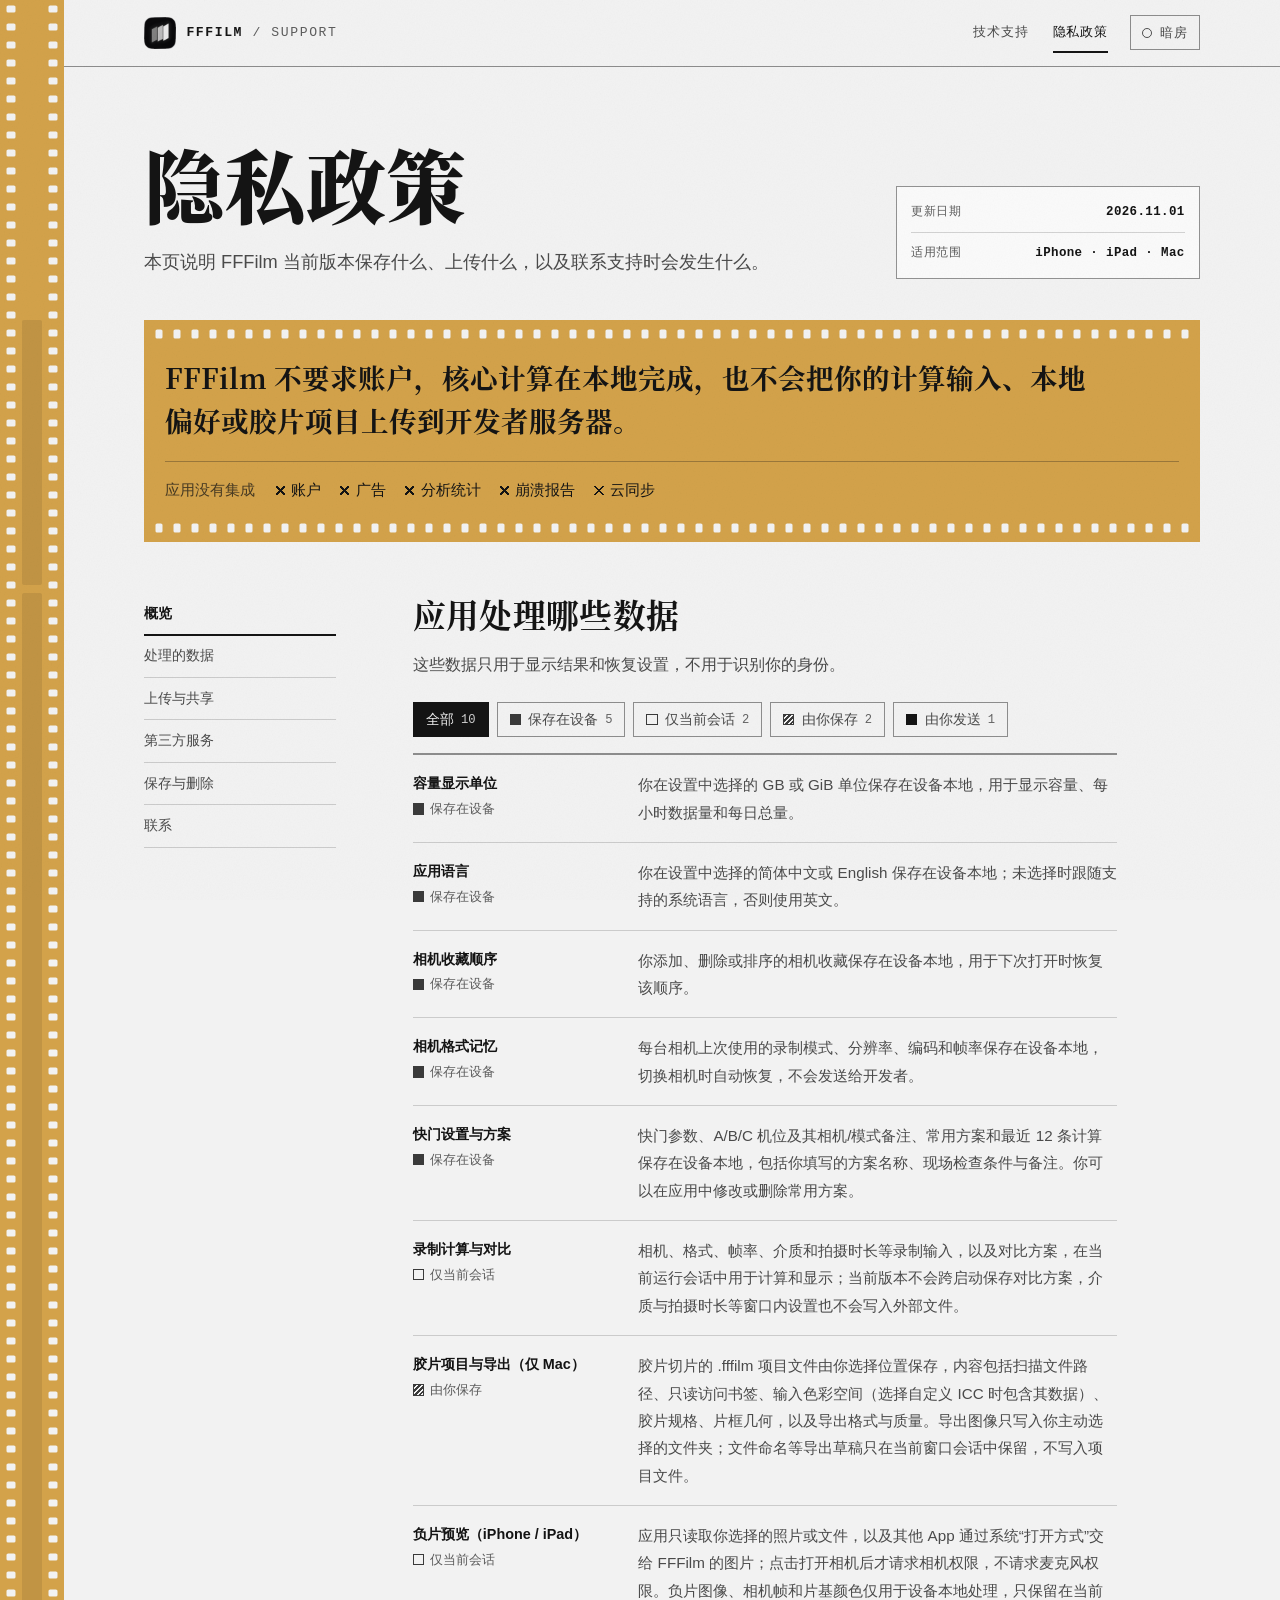
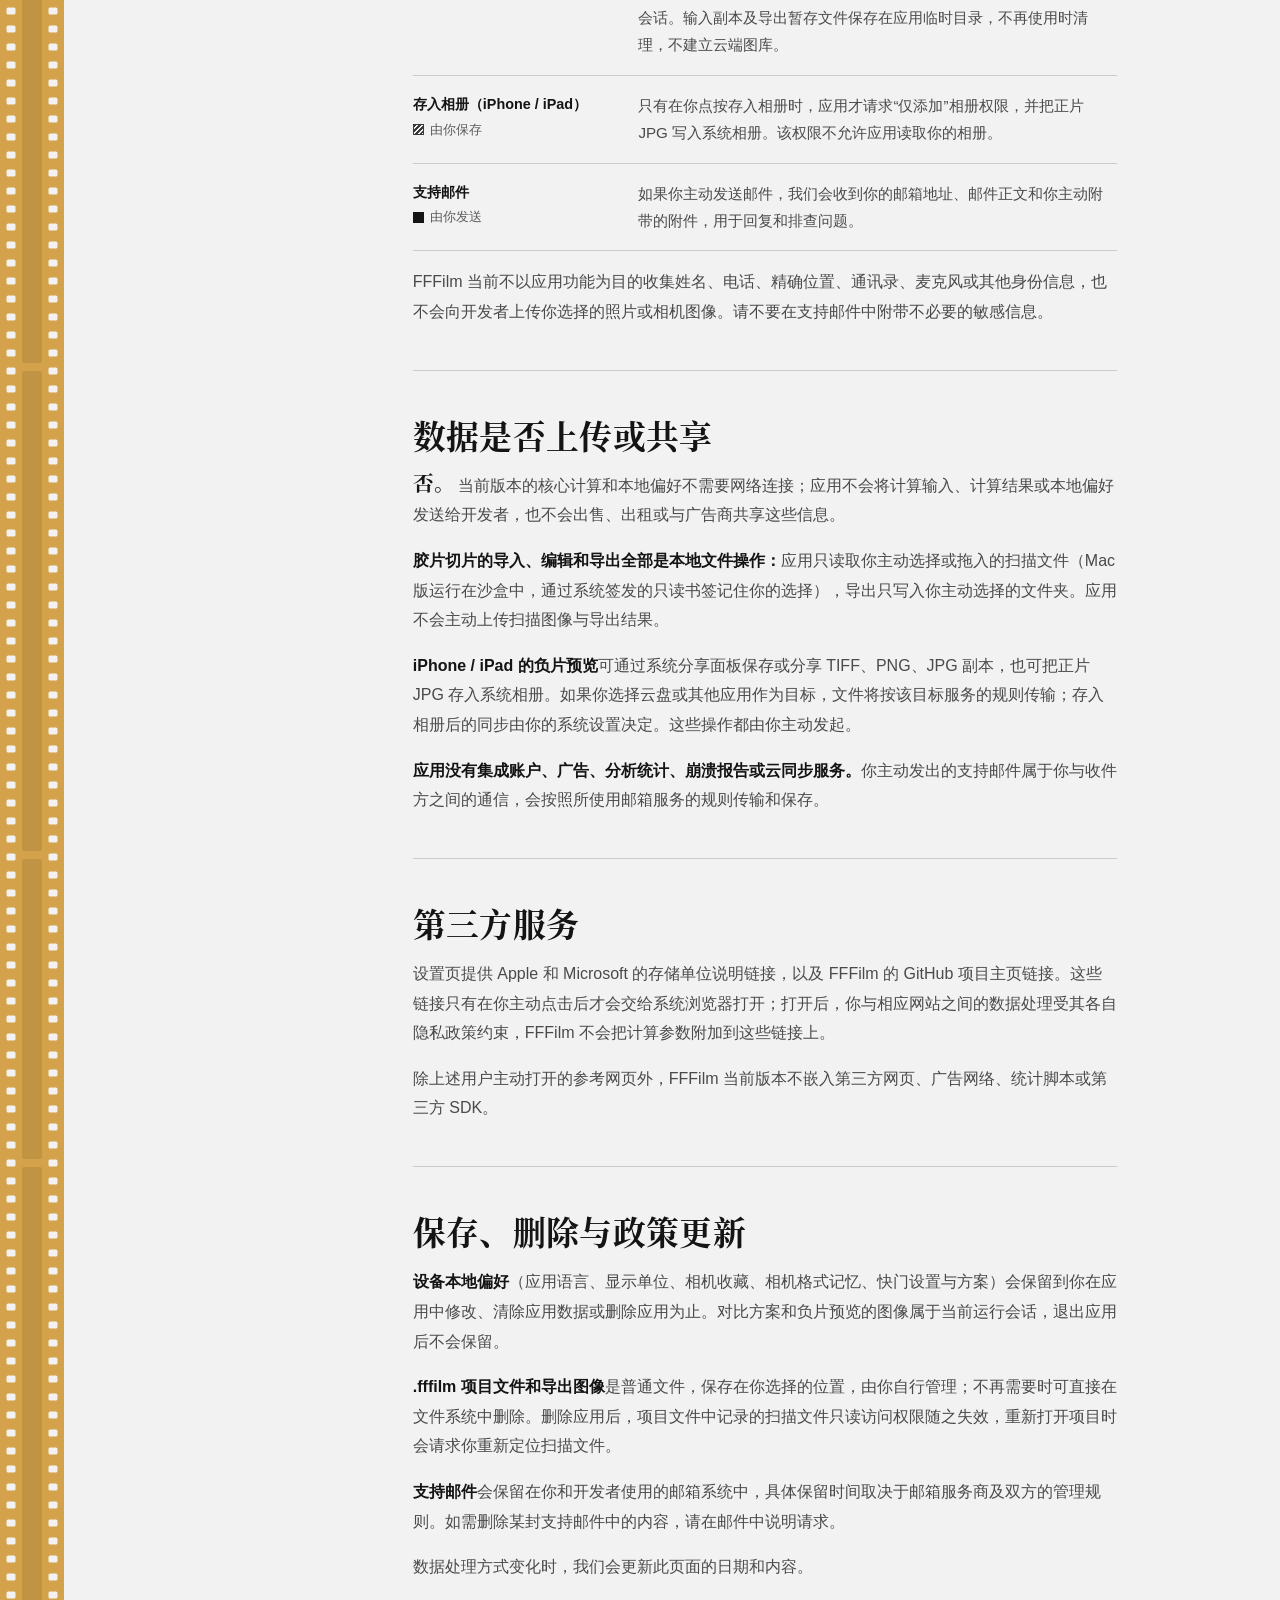
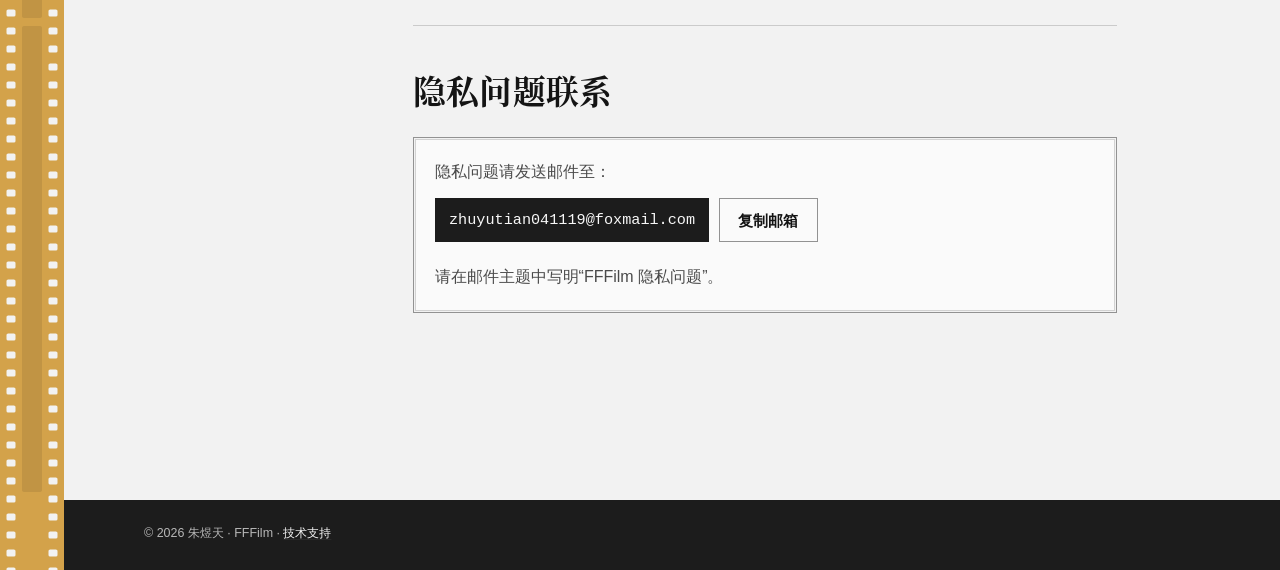
==== commit 6a8242d0: "feat: move support site to grayscale with a film-base accent Set the whole site in neutral gray and " ====
--- a/support/privacy.html
+++ b/support/privacy.html
@@ -4,7 +4,7 @@
     <meta charset="utf-8">
     <meta name="viewport" content="width=device-width, initial-scale=1">
     <meta name="color-scheme" content="light dark">
-    <meta name="theme-color" content="#f3efe4">
+    <meta name="theme-color" content="#f2f2f2">
     <meta name="description" content="FFFilm 隐私政策：说明应用在设备本地保存的数据，以及支持邮件的处理方式。">
     <title>隐私政策 · FFFilm</title>
     <link rel="icon" type="image/png" sizes="32x32" href="icons/favicon-32.png">
--- a/support/styles.css
+++ b/support/styles.css
@@ -1,16 +1,19 @@
 /* ============================================================
    FFFilm support — "film datasheet"
    The support site is set like a vintage film-stock datasheet:
-   warm paper, two-ink print (ink + amber), an
-   engineering title block, spec tables, and a 35mm sprocket
-   rail as the signature element. Sharp geometry, printed feel.
+   neutral gray paper, one-ink print, an engineering title block,
+   spec tables, and a 35mm sprocket rail as the signature element.
+   Sharp geometry, printed feel.
+
+   Color rule: everything is neutral gray except the film itself.
+   Only the film base carries a hue; nothing off the film does.
 
    One rule holds the pages together: each page runs exactly one
    dark strip of film, and that strip carries the page's point —
    the destinations, the search, or the policy's conclusion.
 
-   The dark theme is the darkroom: the sheet goes black, the film
-   shows its orange base, and amber is the safelight.
+   The dark theme is the darkroom: the sheet goes black and the
+   film base is the only light left in the room.
    ============================================================ */
 
 /* Noto Serif SC (SIL OFL 1.1), subset to the glyphs set in display type.
@@ -35,25 +38,30 @@
 
 :root {
   color-scheme: light;
-  --paper: #f3efe4;
-  --paper-deep: #eae3d1;
-  --paper-lift: #faf7ee;
-  --ink: #1d1a12;
-  --ink-2: #57503c;
-  --ink-3: #675f47;
-  --amber: #7f5600;
-  --amber-deep: #634300;
-  --amber-bright: #d9a521;
-  --amber-wash: rgba(217, 165, 33, 0.16);
-  --rule: rgba(29, 26, 18, 0.16);
-  --rule-strong: rgba(29, 26, 18, 0.42);
-  --film: #1d1a12;
-  --on-film: #faf7ee;
-  --on-film-2: rgba(243, 239, 228, 0.72);
-  --on-film-rule: rgba(243, 239, 228, 0.28);
-  --film-amber: #d9a521;
-  --on-amber: #1d1a12;
-  --focus: #7f5600;
+  --paper: #f2f2f2;
+  --paper-deep: #e4e4e4;
+  --paper-lift: #fafafa;
+  --ink: #141414;
+  --ink-2: #4a4a4a;
+  --ink-3: #5c5c5c;
+  --tone: #3a3a3a;
+  --tone-strong: #000000;
+  --key: #141414;
+  --on-key: #f2f2f2;
+  --wash: rgba(0, 0, 0, 0.07);
+  --rule: rgba(0, 0, 0, 0.16);
+  --rule-strong: rgba(0, 0, 0, 0.42);
+  --film: #d3a24a; /* the film base: the only hue on the site */
+  --on-film: #141414;
+  --on-film-2: rgba(20, 20, 20, 0.74);
+  --on-film-rule: rgba(20, 20, 20, 0.3);
+  --solid: #1c1c1c;
+  --on-solid: #f7f7f7;
+  --on-solid-2: rgba(247, 247, 247, 0.74);
+  --band: #1c1c1c;
+  --on-band: #f2f2f2;
+  --on-band-2: rgba(242, 242, 242, 0.72);
+  --focus: #141414;
   --grain: 0.05;
   --grain-blend: multiply;
   --page-lift: 64px; /* width of the sprocket rail */
@@ -71,24 +79,30 @@
 @media screen and (prefers-color-scheme: dark) {
   :root:not([data-theme="light"]) {
     color-scheme: dark;
-    --paper: #14110b;
-    --paper-deep: #1d1810;
-    --paper-lift: #1c1810;
-    --ink: #f0e9d8;
-    --ink-2: #c6bba2;
-    --ink-3: #a99d83;
-    --amber: #e3b13c;
-    --amber-deep: #f1d083;
-    --amber-bright: #e3b13c;
-    --amber-wash: rgba(227, 177, 60, 0.14);
-    --rule: rgba(240, 233, 216, 0.14);
-    --rule-strong: rgba(240, 233, 216, 0.36);
-    --film: #33210e;
-    --on-film: #f8ecd2;
-    --on-film-2: rgba(248, 236, 210, 0.76);
-    --on-film-rule: rgba(248, 236, 210, 0.3);
-    --film-amber: #e9bb4d;
-    --focus: #e3b13c;
+    --paper: #141414;
+    --paper-deep: #1e1e1e;
+    --paper-lift: #1d1d1d;
+    --ink: #efefef;
+    --ink-2: #c4c4c4;
+    --ink-3: #a6a6a6;
+    --tone: #d6d6d6;
+    --tone-strong: #ffffff;
+    --key: #efefef;
+    --on-key: #141414;
+    --wash: rgba(255, 255, 255, 0.1);
+    --rule: rgba(255, 255, 255, 0.14);
+    --rule-strong: rgba(255, 255, 255, 0.36);
+    --film: #c9974a;
+    --on-film: #141414;
+    --on-film-2: rgba(20, 20, 20, 0.82);
+    --on-film-rule: rgba(20, 20, 20, 0.32);
+    --solid: #e8e8e8;
+    --on-solid: #141414;
+    --on-solid-2: rgba(20, 20, 20, 0.72);
+    --band: #0c0c0c;
+    --on-band: #e8e8e8;
+    --on-band-2: rgba(232, 232, 232, 0.72);
+    --focus: #efefef;
     --grain: 0.06;
     --grain-blend: screen;
   }
@@ -97,24 +111,30 @@
 @media screen {
   :root[data-theme="dark"] {
     color-scheme: dark;
-    --paper: #14110b;
-    --paper-deep: #1d1810;
-    --paper-lift: #1c1810;
-    --ink: #f0e9d8;
-    --ink-2: #c6bba2;
-    --ink-3: #a99d83;
-    --amber: #e3b13c;
-    --amber-deep: #f1d083;
-    --amber-bright: #e3b13c;
-    --amber-wash: rgba(227, 177, 60, 0.14);
-    --rule: rgba(240, 233, 216, 0.14);
-    --rule-strong: rgba(240, 233, 216, 0.36);
-    --film: #33210e;
-    --on-film: #f8ecd2;
-    --on-film-2: rgba(248, 236, 210, 0.76);
-    --on-film-rule: rgba(248, 236, 210, 0.3);
-    --film-amber: #e9bb4d;
-    --focus: #e3b13c;
+    --paper: #141414;
+    --paper-deep: #1e1e1e;
+    --paper-lift: #1d1d1d;
+    --ink: #efefef;
+    --ink-2: #c4c4c4;
+    --ink-3: #a6a6a6;
+    --tone: #d6d6d6;
+    --tone-strong: #ffffff;
+    --key: #efefef;
+    --on-key: #141414;
+    --wash: rgba(255, 255, 255, 0.1);
+    --rule: rgba(255, 255, 255, 0.14);
+    --rule-strong: rgba(255, 255, 255, 0.36);
+    --film: #c9974a;
+    --on-film: #141414;
+    --on-film-2: rgba(20, 20, 20, 0.82);
+    --on-film-rule: rgba(20, 20, 20, 0.32);
+    --solid: #e8e8e8;
+    --on-solid: #141414;
+    --on-solid-2: rgba(20, 20, 20, 0.72);
+    --band: #0c0c0c;
+    --on-band: #e8e8e8;
+    --on-band-2: rgba(232, 232, 232, 0.72);
+    --focus: #efefef;
     --grain: 0.06;
     --grain-blend: screen;
   }
@@ -160,8 +180,8 @@
 }
 
 ::selection {
-  color: var(--on-amber);
-  background: #e7c063;
+  color: #141414;
+  background: #c8c8c8;
 }
 
 /* Script-only controls never appear when they would do nothing. */
@@ -182,17 +202,17 @@
 }
 
 a {
-  color: var(--amber);
+  color: var(--tone);
   text-decoration: underline;
   text-decoration-thickness: 1px;
   text-underline-offset: 0.18em;
-  text-decoration-color: color-mix(in srgb, var(--amber) 45%, transparent);
+  text-decoration-color: color-mix(in srgb, var(--tone) 45%, transparent);
   transition: color 140ms ease, background-color 140ms ease;
 }
 
 a:hover {
-  color: var(--amber-deep);
-  background-color: var(--amber-wash);
+  color: var(--tone-strong);
+  background-color: var(--wash);
 }
 
 a:focus-visible,
@@ -274,10 +294,11 @@
   background: color-mix(in srgb, var(--on-film) 9%, transparent);
 }
 
+/* Exposure darkens a negative, so read frames print in ink. */
 .rail-frame::after {
   position: absolute;
   inset: 0;
-  background: var(--film-amber);
+  background: var(--on-film);
   content: "";
   opacity: 0.82;
   transform: scaleY(var(--read, 0));
@@ -385,7 +406,7 @@
   bottom: -2px;
   left: 0;
   height: 2px;
-  background: var(--amber-bright);
+  background: var(--key);
   content: "";
   transform: scaleX(0);
   transform-origin: left;
@@ -435,9 +456,9 @@
 }
 
 .theme-toggle[aria-pressed="true"] .theme-lamp {
-  background: var(--amber-bright);
-  border-color: var(--amber-bright);
-  box-shadow: 0 1px 8px 1px color-mix(in srgb, var(--amber-bright) 60%, transparent);
+  background: var(--key);
+  border-color: var(--key);
+  box-shadow: 0 1px 8px 1px color-mix(in srgb, var(--key) 60%, transparent);
 }
 
 /* ------------------------------------------------------------
@@ -516,7 +537,7 @@
    ------------------------------------------------------------ */
 
 .strip {
-  --focus: var(--film-amber);
+  --focus: var(--on-film);
   padding: 0.5rem 1.3rem;
   background: var(--film);
   color: var(--on-film);
@@ -594,8 +615,8 @@
   width: 0.62em;
   height: 0.62em;
   background:
-    linear-gradient(45deg, transparent calc(50% - 0.75px), var(--film-amber) calc(50% - 0.75px) calc(50% + 0.75px), transparent calc(50% + 0.75px)),
-    linear-gradient(-45deg, transparent calc(50% - 0.75px), var(--film-amber) calc(50% - 0.75px) calc(50% + 0.75px), transparent calc(50% + 0.75px));
+    linear-gradient(45deg, transparent calc(50% - 0.75px), var(--on-film) calc(50% - 0.75px) calc(50% + 0.75px), transparent calc(50% + 0.75px)),
+    linear-gradient(-45deg, transparent calc(50% - 0.75px), var(--on-film) calc(50% - 0.75px) calc(50% + 0.75px), transparent calc(50% + 0.75px));
   content: "";
 }
 
@@ -613,7 +634,7 @@
 }
 
 .finder-field:focus-within {
-  border-bottom-color: var(--film-amber);
+  border-bottom-color: var(--on-film);
 }
 
 .finder-icon {
@@ -621,7 +642,7 @@
   width: 1.3rem;
   height: 1.3rem;
   fill: none;
-  stroke: var(--film-amber);
+  stroke: var(--on-film);
   stroke-width: 1.6;
 }
 
@@ -633,7 +654,7 @@
   background: none;
   border: 0;
   outline: 0;
-  caret-color: var(--film-amber);
+  caret-color: var(--on-film);
   font: inherit;
   font-size: 1.2rem;
   -webkit-appearance: none;
@@ -738,9 +759,9 @@
 }
 
 .chip[aria-pressed="true"] {
-  color: var(--on-amber);
-  background: var(--film-amber);
-  border-color: var(--film-amber);
+  color: var(--on-key);
+  background: var(--key);
+  border-color: var(--key);
 }
 
 .strip .chip {
@@ -754,8 +775,9 @@
 }
 
 .strip .chip[aria-pressed="true"] {
-  color: var(--on-amber);
-  border-color: var(--film-amber);
+  color: var(--film);
+  background: var(--on-film);
+  border-color: var(--on-film);
 }
 
 /* ------------------------------------------------------------
@@ -800,8 +822,8 @@
 .section-index a[aria-current="location"] {
   color: var(--ink);
   font-weight: 600;
-  border-bottom-color: var(--amber-bright);
-  box-shadow: 0 1px 0 var(--amber-bright);
+  border-bottom-color: var(--key);
+  box-shadow: 0 1px 0 var(--key);
 }
 
 .content {
@@ -868,7 +890,7 @@
 }
 
 .content li::marker {
-  color: var(--amber);
+  color: var(--tone);
 }
 
 .content li + li {
@@ -949,15 +971,15 @@
   flex: 0 0 auto;
   width: 0.7rem;
   height: 0.7rem;
-  border: 1.5px solid var(--amber);
+  border: 1.5px solid var(--tone);
 }
 
 .swatch-device {
-  background: var(--amber);
+  background: var(--tone);
 }
 
 .swatch-saved {
-  background: repeating-linear-gradient(135deg, var(--amber) 0 1.5px, transparent 1.5px 3.5px);
+  background: repeating-linear-gradient(135deg, var(--tone) 0 1.5px, transparent 1.5px 3.5px);
 }
 
 .swatch-sent {
@@ -966,16 +988,16 @@
 }
 
 .chip[aria-pressed="true"] .swatch {
-  border-color: var(--on-amber);
+  border-color: var(--on-key);
 }
 
 .chip[aria-pressed="true"] .swatch-device,
 .chip[aria-pressed="true"] .swatch-sent {
-  background: var(--on-amber);
+  background: var(--on-key);
 }
 
 .chip[aria-pressed="true"] .swatch-saved {
-  background: repeating-linear-gradient(135deg, var(--on-amber) 0 1.5px, transparent 1.5px 3.5px);
+  background: repeating-linear-gradient(135deg, var(--on-key) 0 1.5px, transparent 1.5px 3.5px);
 }
 
 /* ------------------------------------------------------------
@@ -993,7 +1015,7 @@
 }
 
 .faq:target {
-  background: var(--amber-wash);
+  background: var(--wash);
 }
 
 .faq summary {
@@ -1009,7 +1031,7 @@
 }
 
 .faq summary:hover {
-  color: var(--amber-deep);
+  color: var(--tone-strong);
 }
 
 .faq summary::-webkit-details-marker {
@@ -1018,7 +1040,7 @@
 
 .faq summary::before {
   flex: 0 0 auto;
-  color: var(--amber);
+  color: var(--tone);
   font-family: var(--font-mono);
   font-size: 0.74rem;
   font-weight: 700;
@@ -1034,8 +1056,8 @@
   height: 0.8rem;
   margin-left: auto;
   background:
-    linear-gradient(var(--amber), var(--amber)) center / 100% 1.5px no-repeat,
-    linear-gradient(var(--amber), var(--amber)) center / 1.5px 100% no-repeat;
+    linear-gradient(var(--tone), var(--tone)) center / 100% 1.5px no-repeat,
+    linear-gradient(var(--tone), var(--tone)) center / 1.5px 100% no-repeat;
   content: "";
   transition: background-size 160ms ease;
 }
@@ -1051,8 +1073,8 @@
 }
 
 ::highlight(faq-hit) {
-  color: var(--on-amber);
-  background-color: var(--amber-bright);
+  color: var(--on-key);
+  background-color: var(--key);
 }
 
 .faq-empty {
@@ -1077,9 +1099,9 @@
   justify-content: center;
   min-height: 2.75rem;
   padding: 0 1.15rem;
-  color: var(--on-film);
-  background: var(--film);
-  border: 1px solid var(--film);
+  color: var(--on-solid);
+  background: var(--solid);
+  border: 1px solid var(--solid);
   font-size: 0.94rem;
   font-weight: 600;
   line-height: 1;
@@ -1089,9 +1111,9 @@
 }
 
 .button:hover {
-  color: var(--on-amber);
-  background: var(--film-amber);
-  border-color: var(--film-amber);
+  color: var(--on-key);
+  background: var(--tone);
+  border-color: var(--tone);
 }
 
 .button:active {
@@ -1106,8 +1128,8 @@
 
 .button-quiet:hover {
   color: var(--ink);
-  background: var(--amber-wash);
-  border-color: var(--amber);
+  background: var(--wash);
+  border-color: var(--tone);
 }
 
 /* ------------------------------------------------------------
@@ -1172,7 +1194,7 @@
   border-bottom: 1px solid var(--rule-strong);
   border-radius: 0;
   outline: 0;
-  caret-color: var(--amber);
+  caret-color: var(--tone);
   font: inherit;
   font-size: 1rem;
   line-height: 1.7;
@@ -1184,13 +1206,13 @@
 
 .field input[type="text"]:focus,
 .field textarea:focus {
-  border-bottom-color: var(--amber);
-  box-shadow: 0 1px 0 var(--amber);
+  border-bottom-color: var(--tone);
+  box-shadow: 0 1px 0 var(--tone);
 }
 
 .field [aria-invalid="true"] {
-  border-bottom-color: #b3361f;
-  box-shadow: 0 1px 0 #b3361f;
+  border-bottom-color: var(--key);
+  box-shadow: 0 1px 0 var(--key);
 }
 
 .content .field-hint,
@@ -1206,26 +1228,8 @@
 }
 
 .content .field-error {
-  color: #a62f19;
+  color: var(--ink);
   font-weight: 600;
-}
-
-:root[data-theme="dark"] .content .field-error,
-:root[data-theme="dark"] .field [aria-invalid="true"] {
-  --error: #f08a6e;
-  color: var(--error);
-  border-bottom-color: var(--error);
-}
-
-@media screen and (prefers-color-scheme: dark) {
-  :root:not([data-theme="light"]) .content .field-error {
-    color: #f08a6e;
-  }
-
-  :root:not([data-theme="light"]) .field [aria-invalid="true"] {
-    border-bottom-color: #f08a6e;
-    box-shadow: 0 1px 0 #f08a6e;
-  }
 }
 
 .choices {
@@ -1266,9 +1270,9 @@
 }
 
 .choice input:checked + span {
-  color: var(--on-amber);
-  background: var(--film-amber);
-  border-color: var(--film-amber);
+  color: var(--on-key);
+  background: var(--key);
+  border-color: var(--key);
 }
 
 .choice input:focus-visible + span {
@@ -1338,11 +1342,11 @@
   min-height: 2.75rem;
   margin: 0;
   padding: 0.25rem 0.9rem;
-  background: var(--film);
+  background: var(--solid);
 }
 
 .email-chip a {
-  color: var(--film-amber);
+  color: var(--on-solid);
   font-family: var(--font-mono);
   font-size: 0.95em;
   text-decoration: none;
@@ -1350,7 +1354,7 @@
 }
 
 .email-chip a:hover {
-  color: #f0d99d;
+  color: var(--on-solid-2);
   background: none;
 }
 
@@ -1374,7 +1378,7 @@
   color: var(--ink);
   background: var(--paper-lift);
   transform: translateY(-3px);
-  box-shadow: inset 0 0 0 1px var(--paper), inset 0 0 0 2px var(--amber-bright);
+  box-shadow: inset 0 0 0 1px var(--paper), inset 0 0 0 2px var(--key);
 }
 
 .frame-title {
@@ -1396,7 +1400,7 @@
   margin-top: auto;
   align-self: flex-end;
   fill: none;
-  stroke: var(--amber);
+  stroke: var(--tone);
   stroke-width: 1.5;
   transition: transform 180ms ease;
 }
@@ -1413,8 +1417,7 @@
   position: relative;
   z-index: 41; /* closes over the rail's foot */
   margin-top: 4rem;
-  background: var(--film);
-  border-top: 3px solid var(--film-amber);
+  background: var(--band);
 }
 
 .site-footer .wrap {
@@ -1427,16 +1430,16 @@
 
 .site-footer p {
   margin: 0;
-  color: var(--on-film-2);
+  color: var(--on-band-2);
   font-size: 0.78rem;
 }
 
 .site-footer a {
-  color: var(--film-amber);
+  color: var(--on-band);
 }
 
 .site-footer a:hover {
-  color: #f0d99d;
+  color: var(--on-band-2);
   background: none;
 }
 
